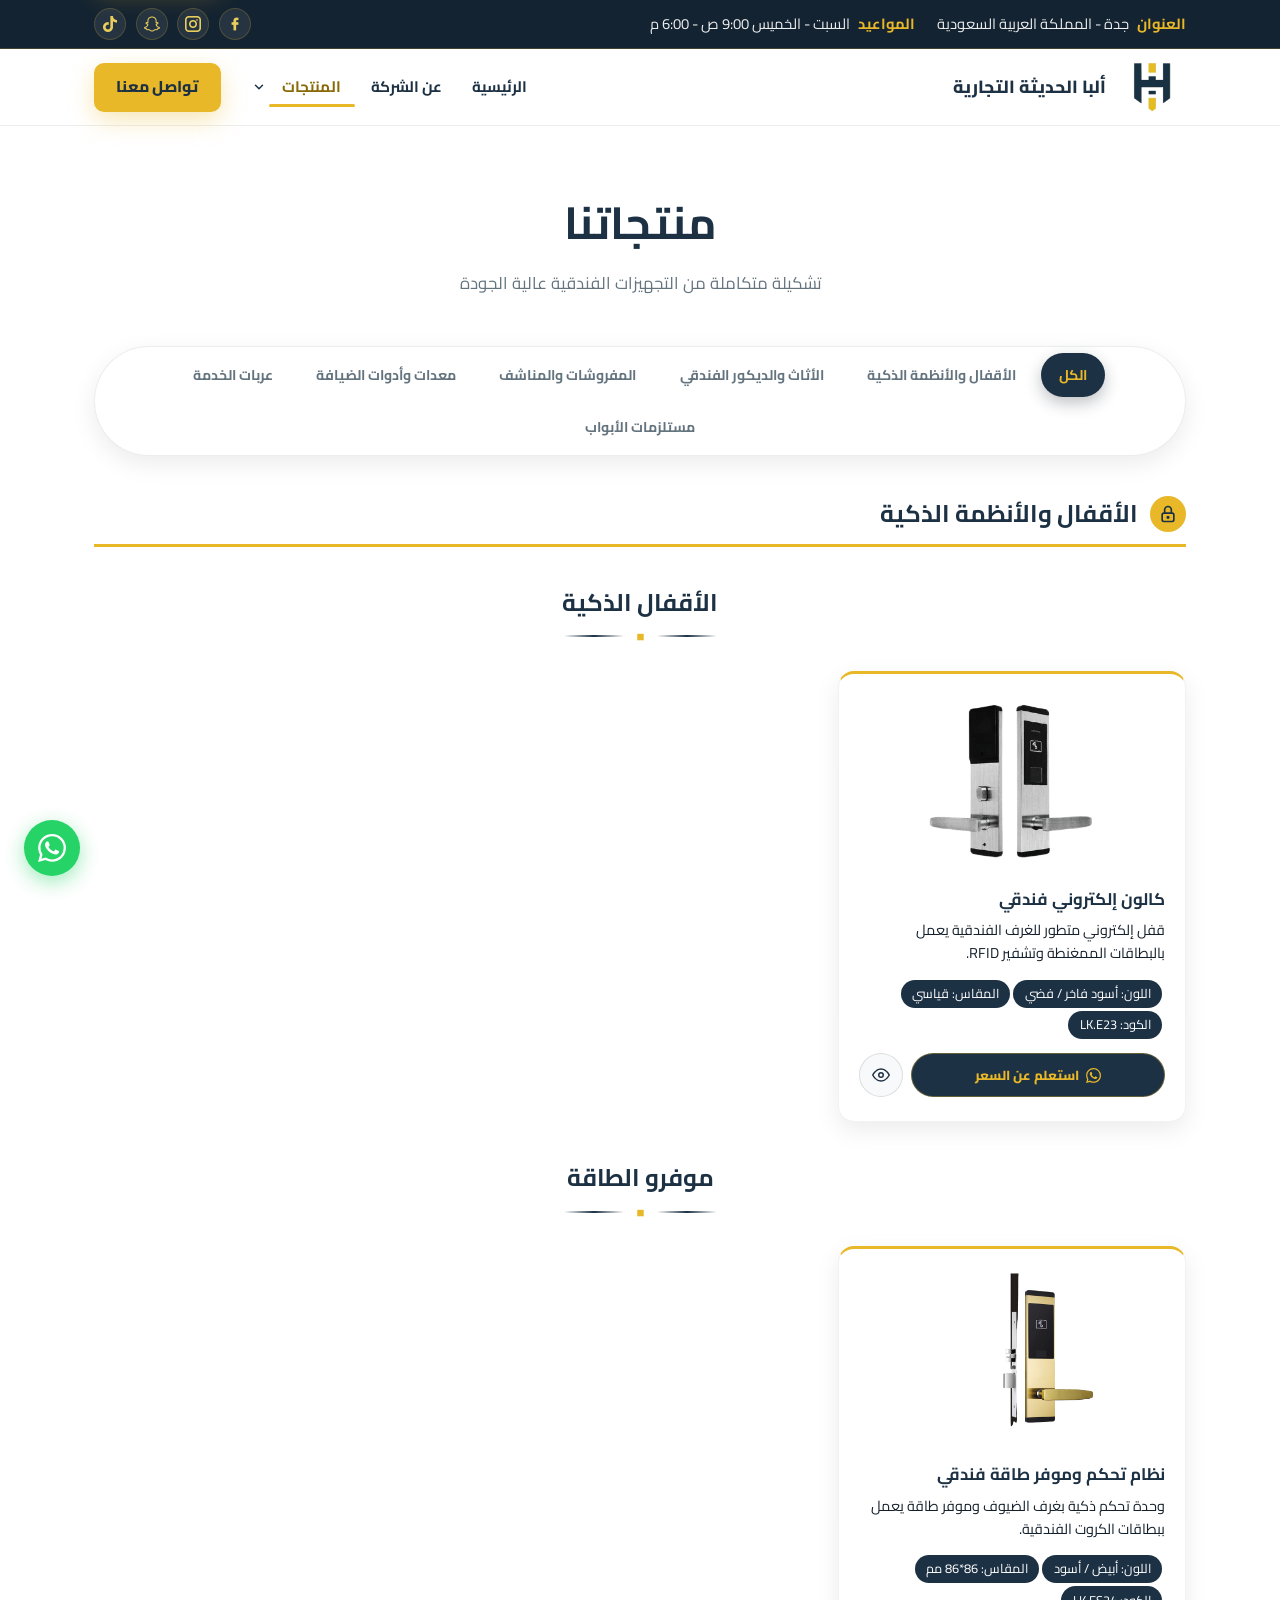
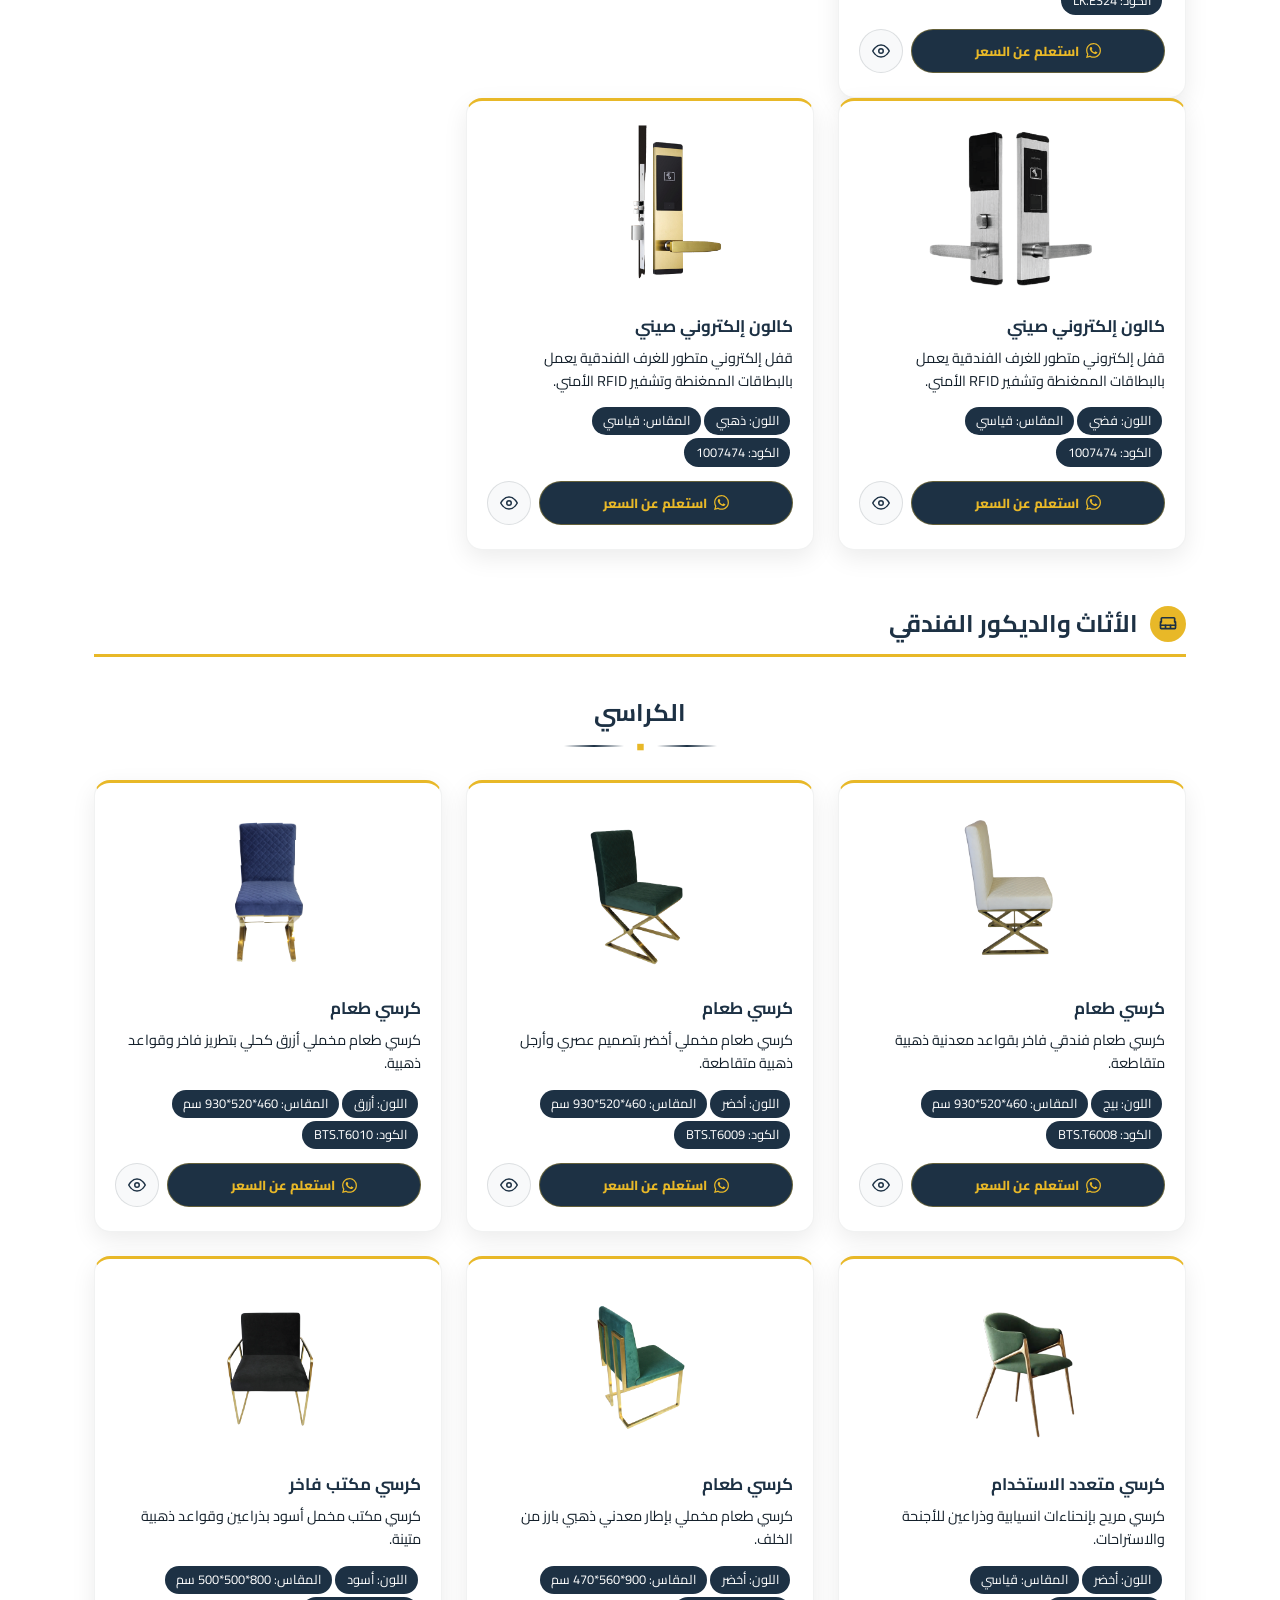
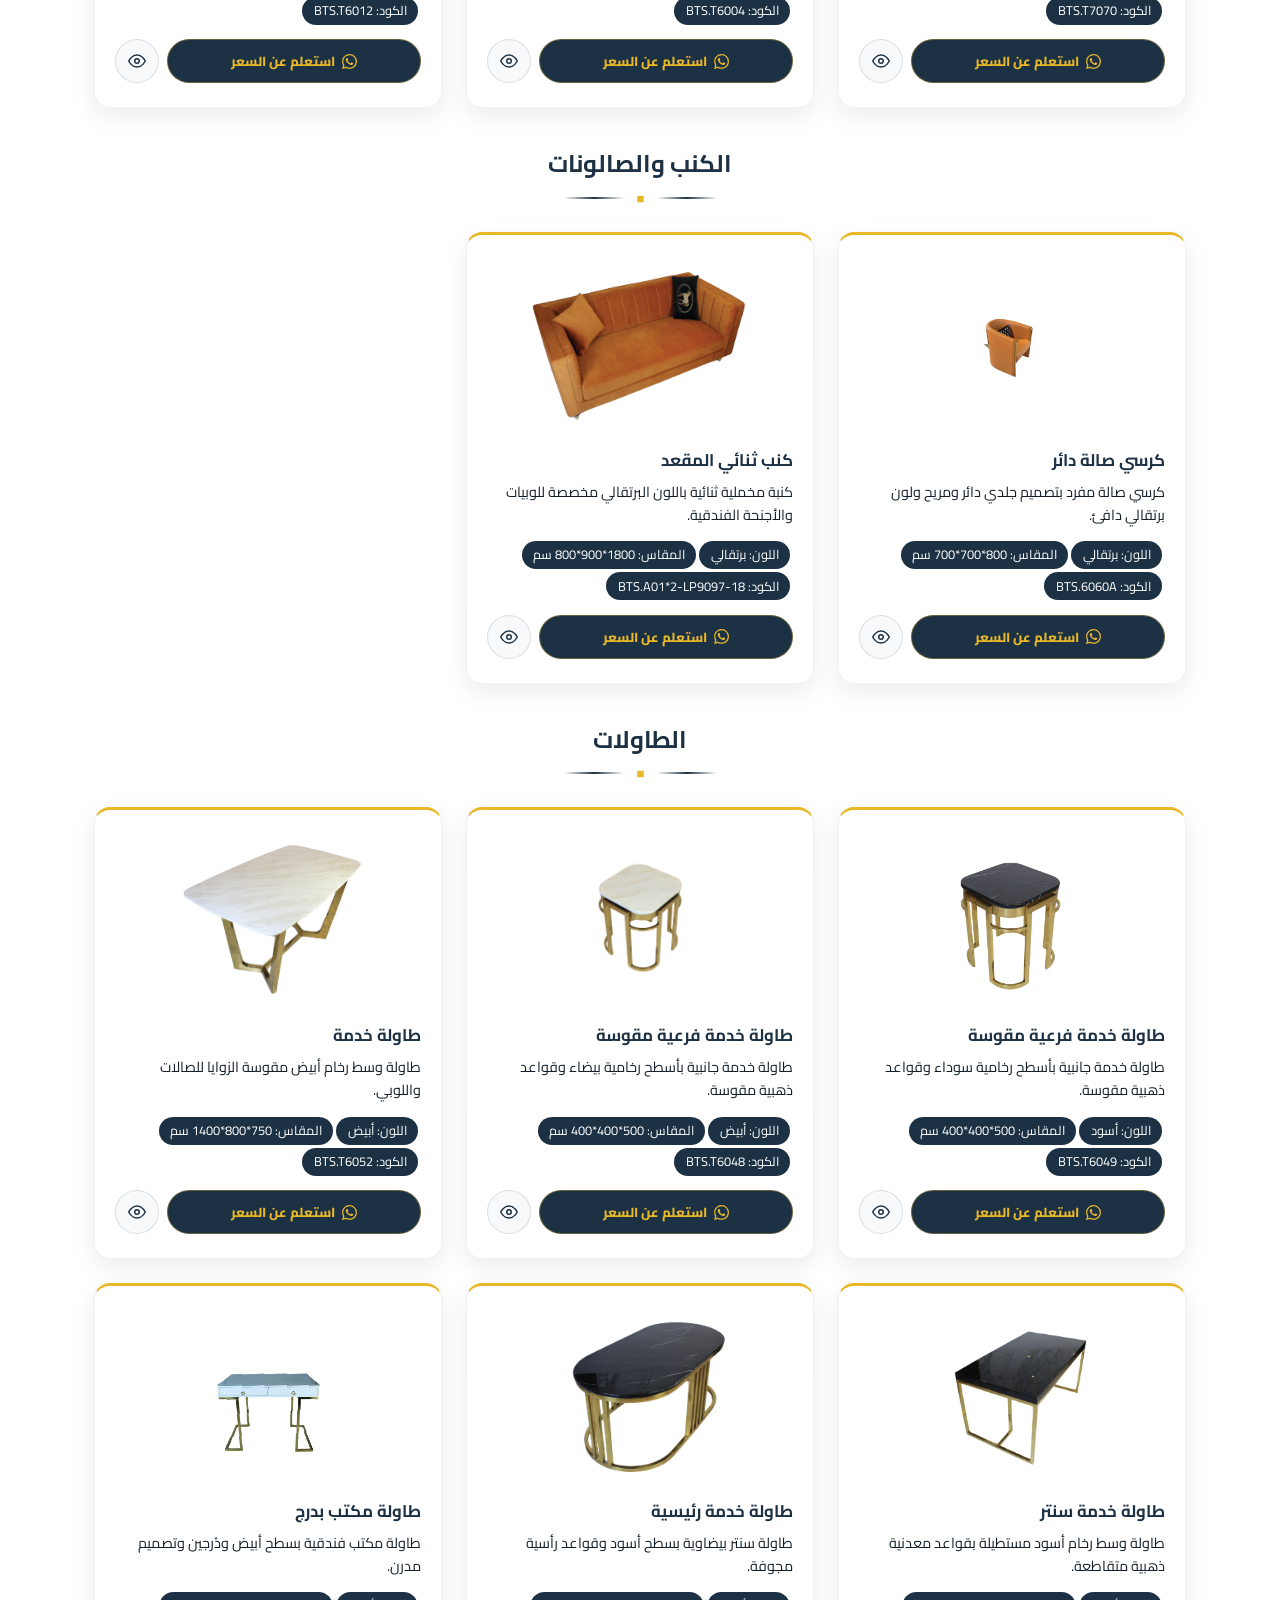
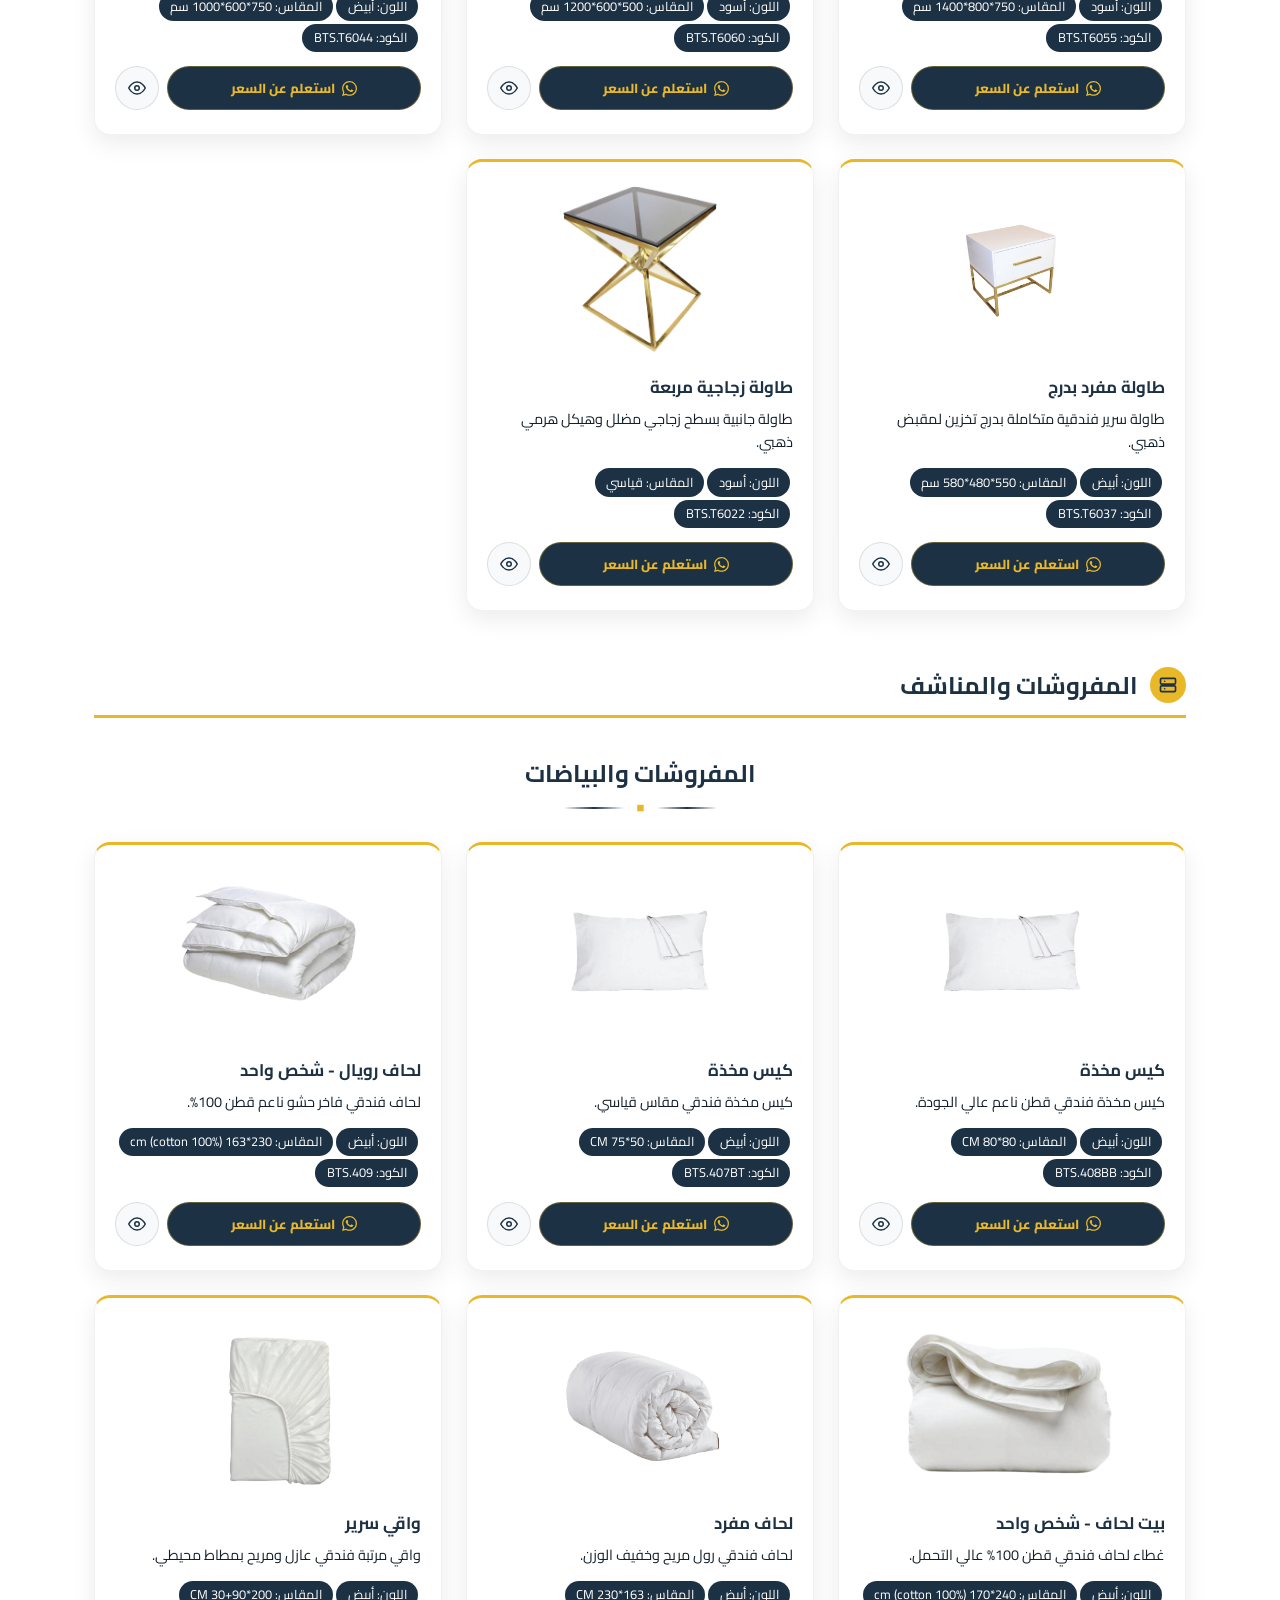
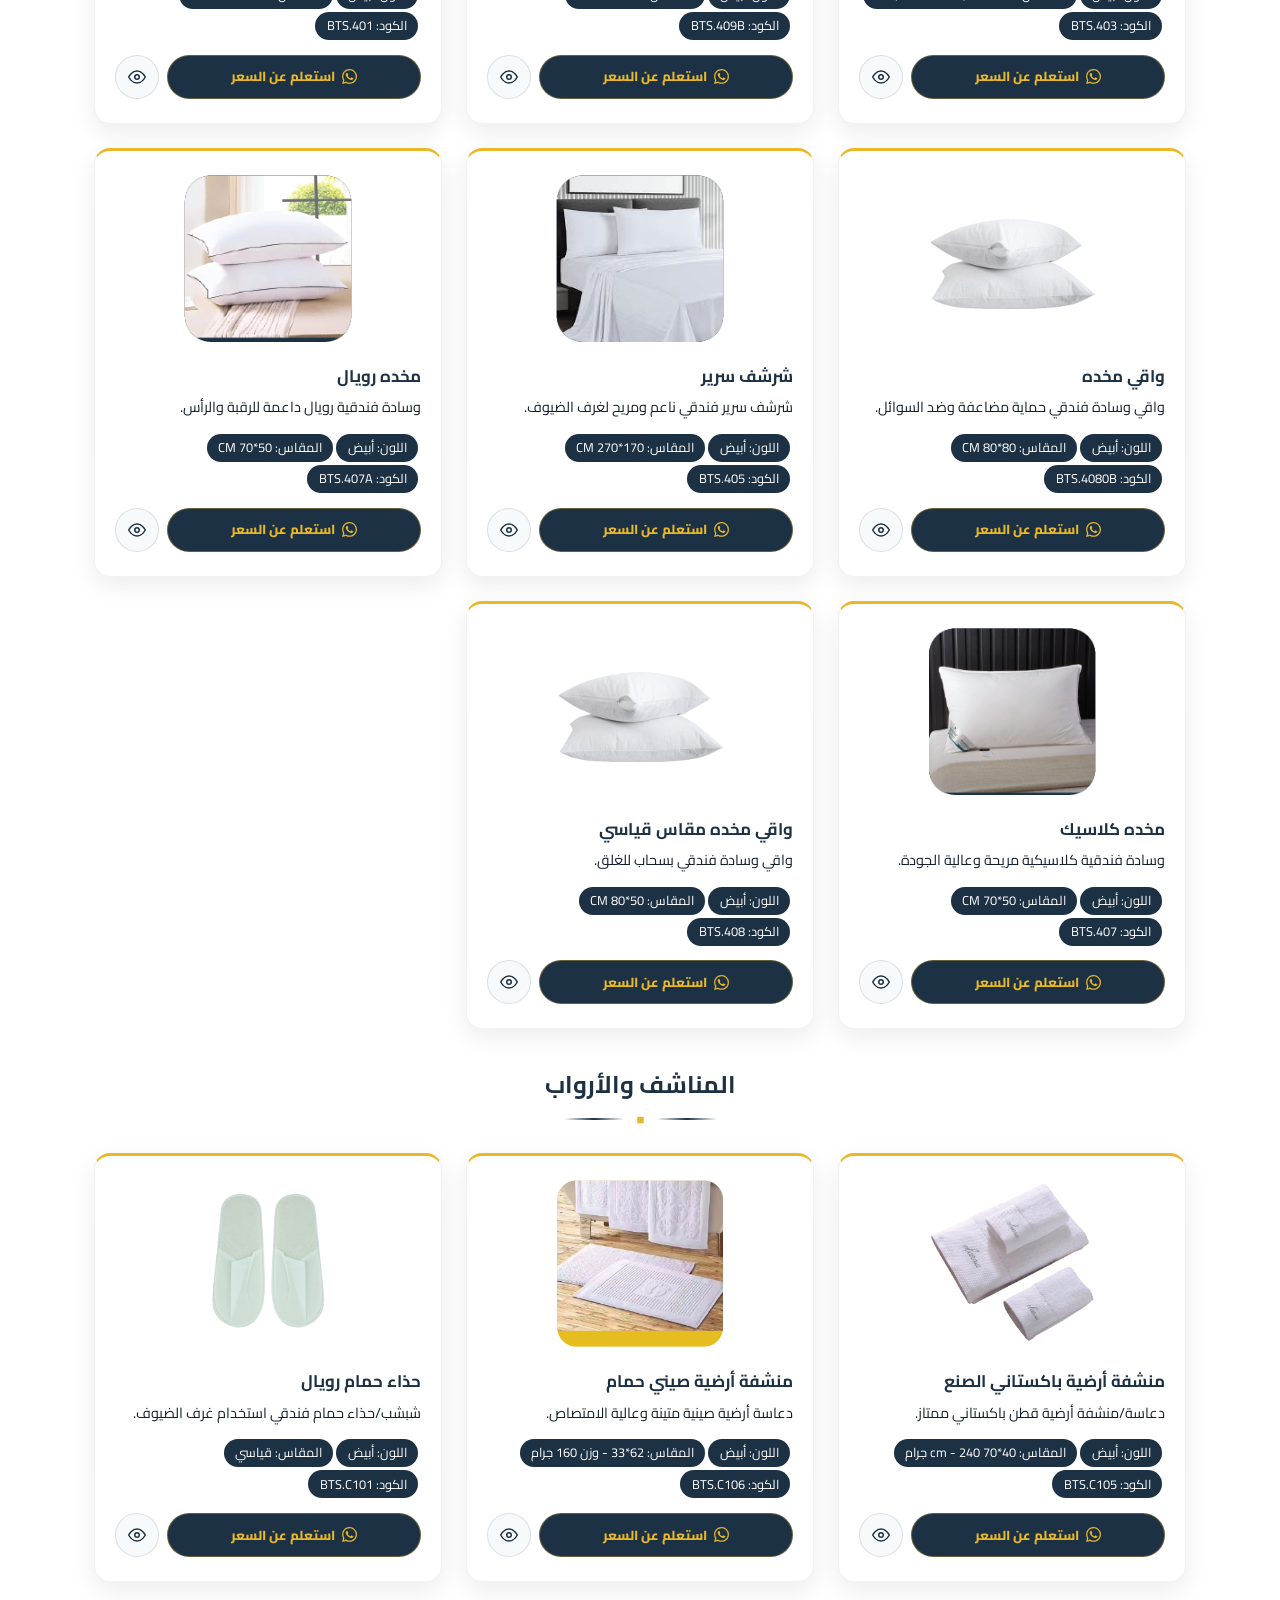
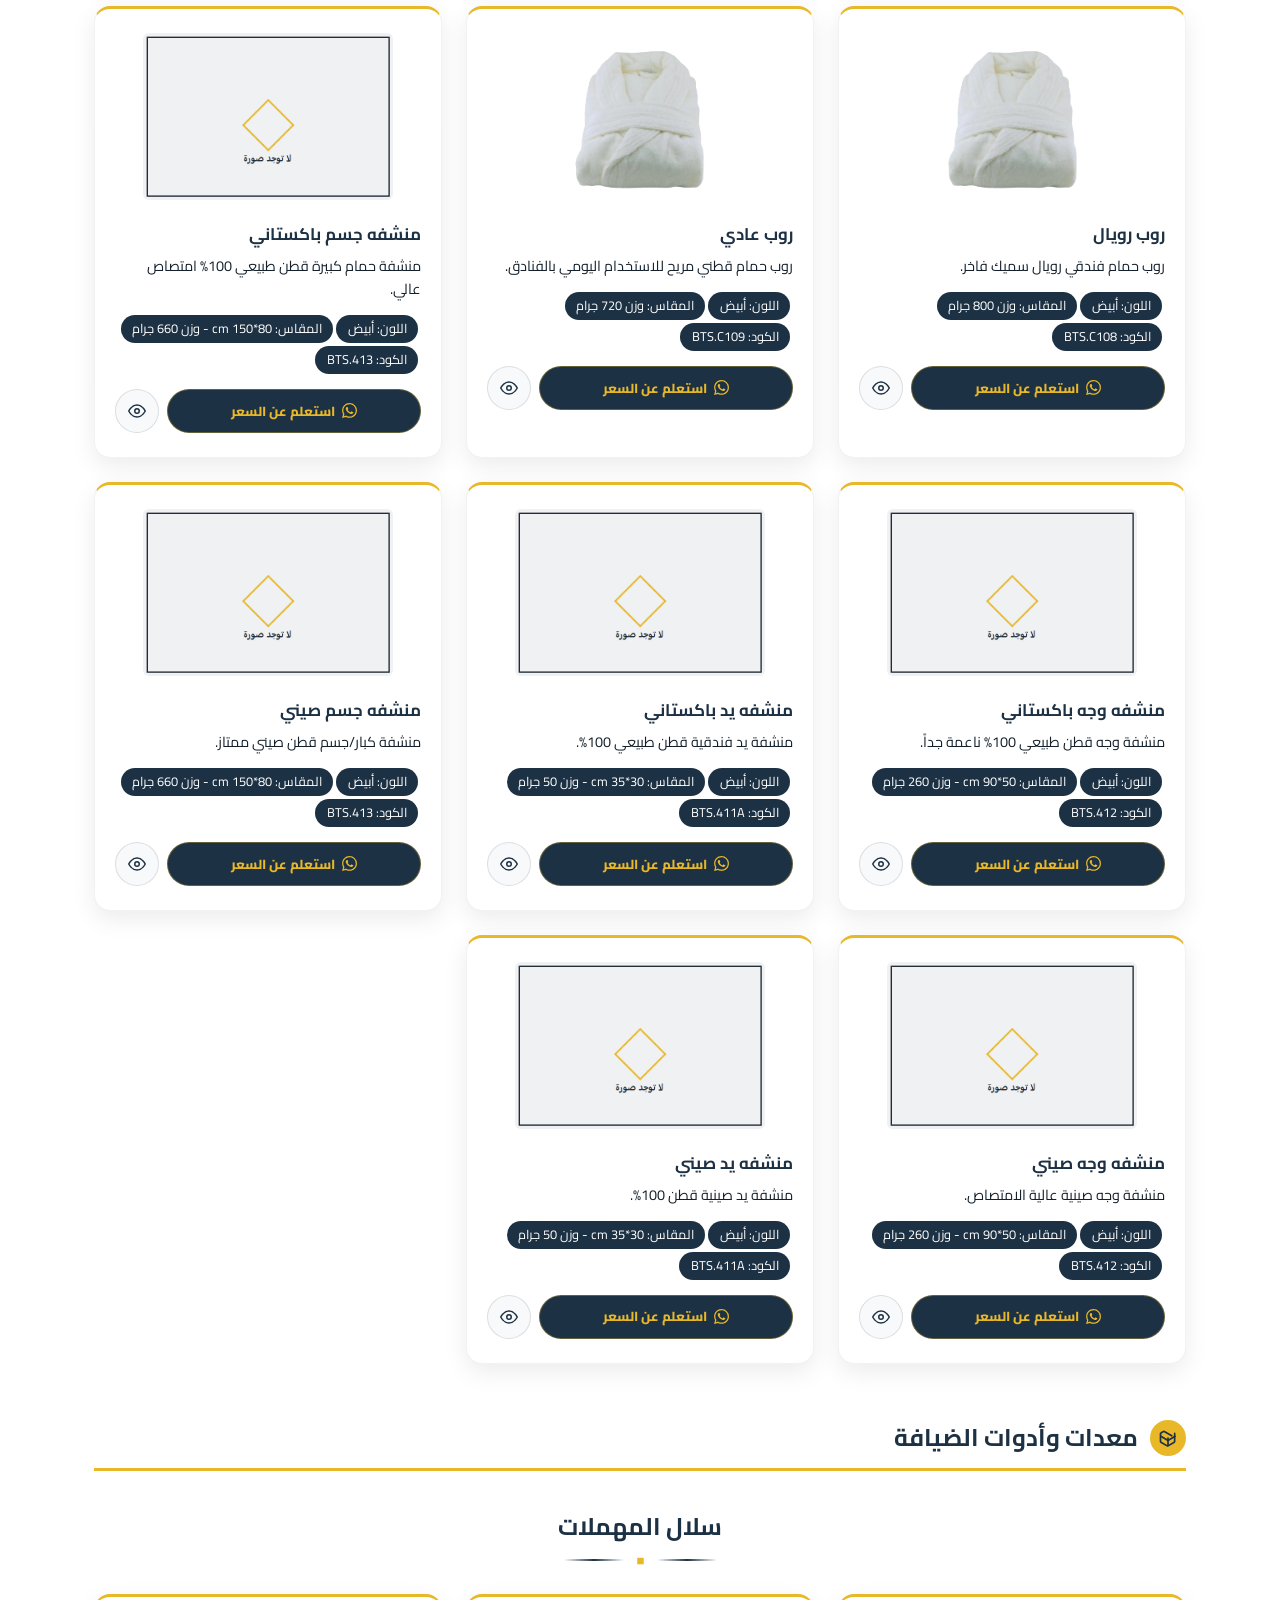
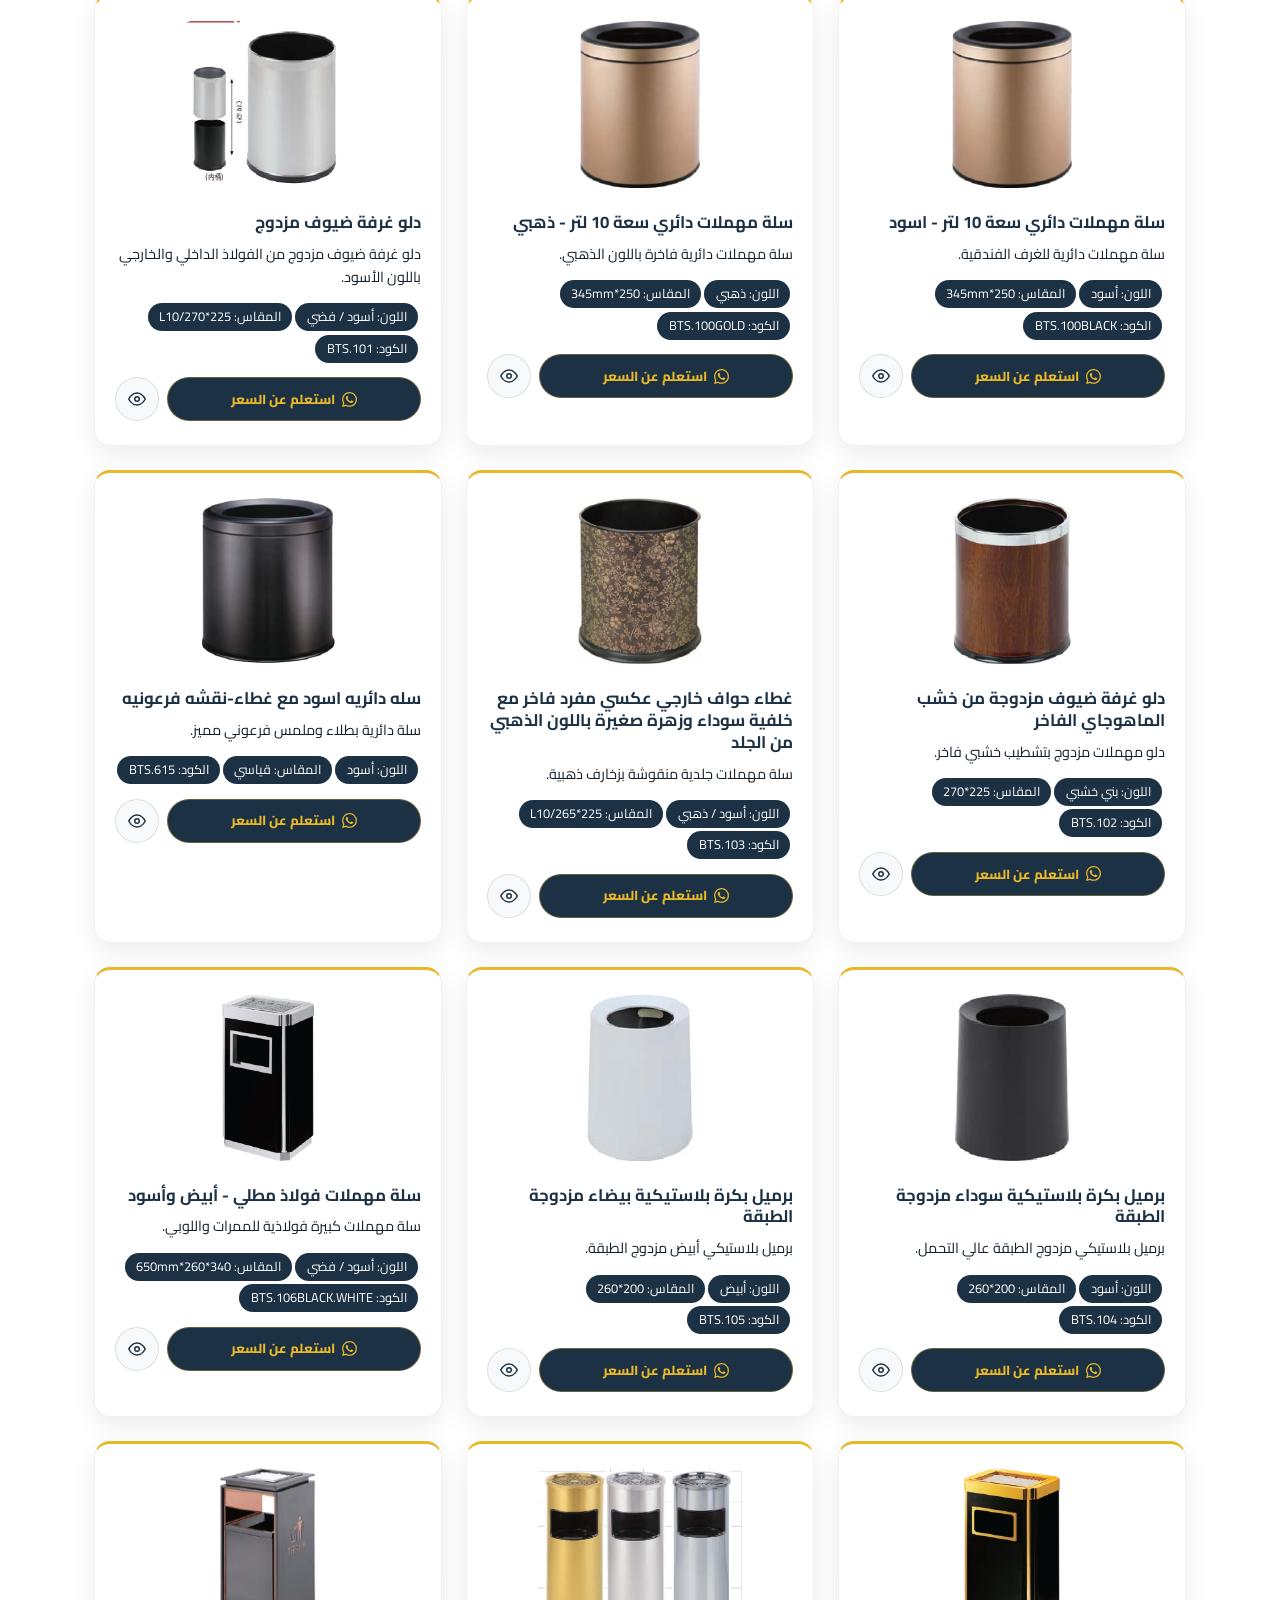
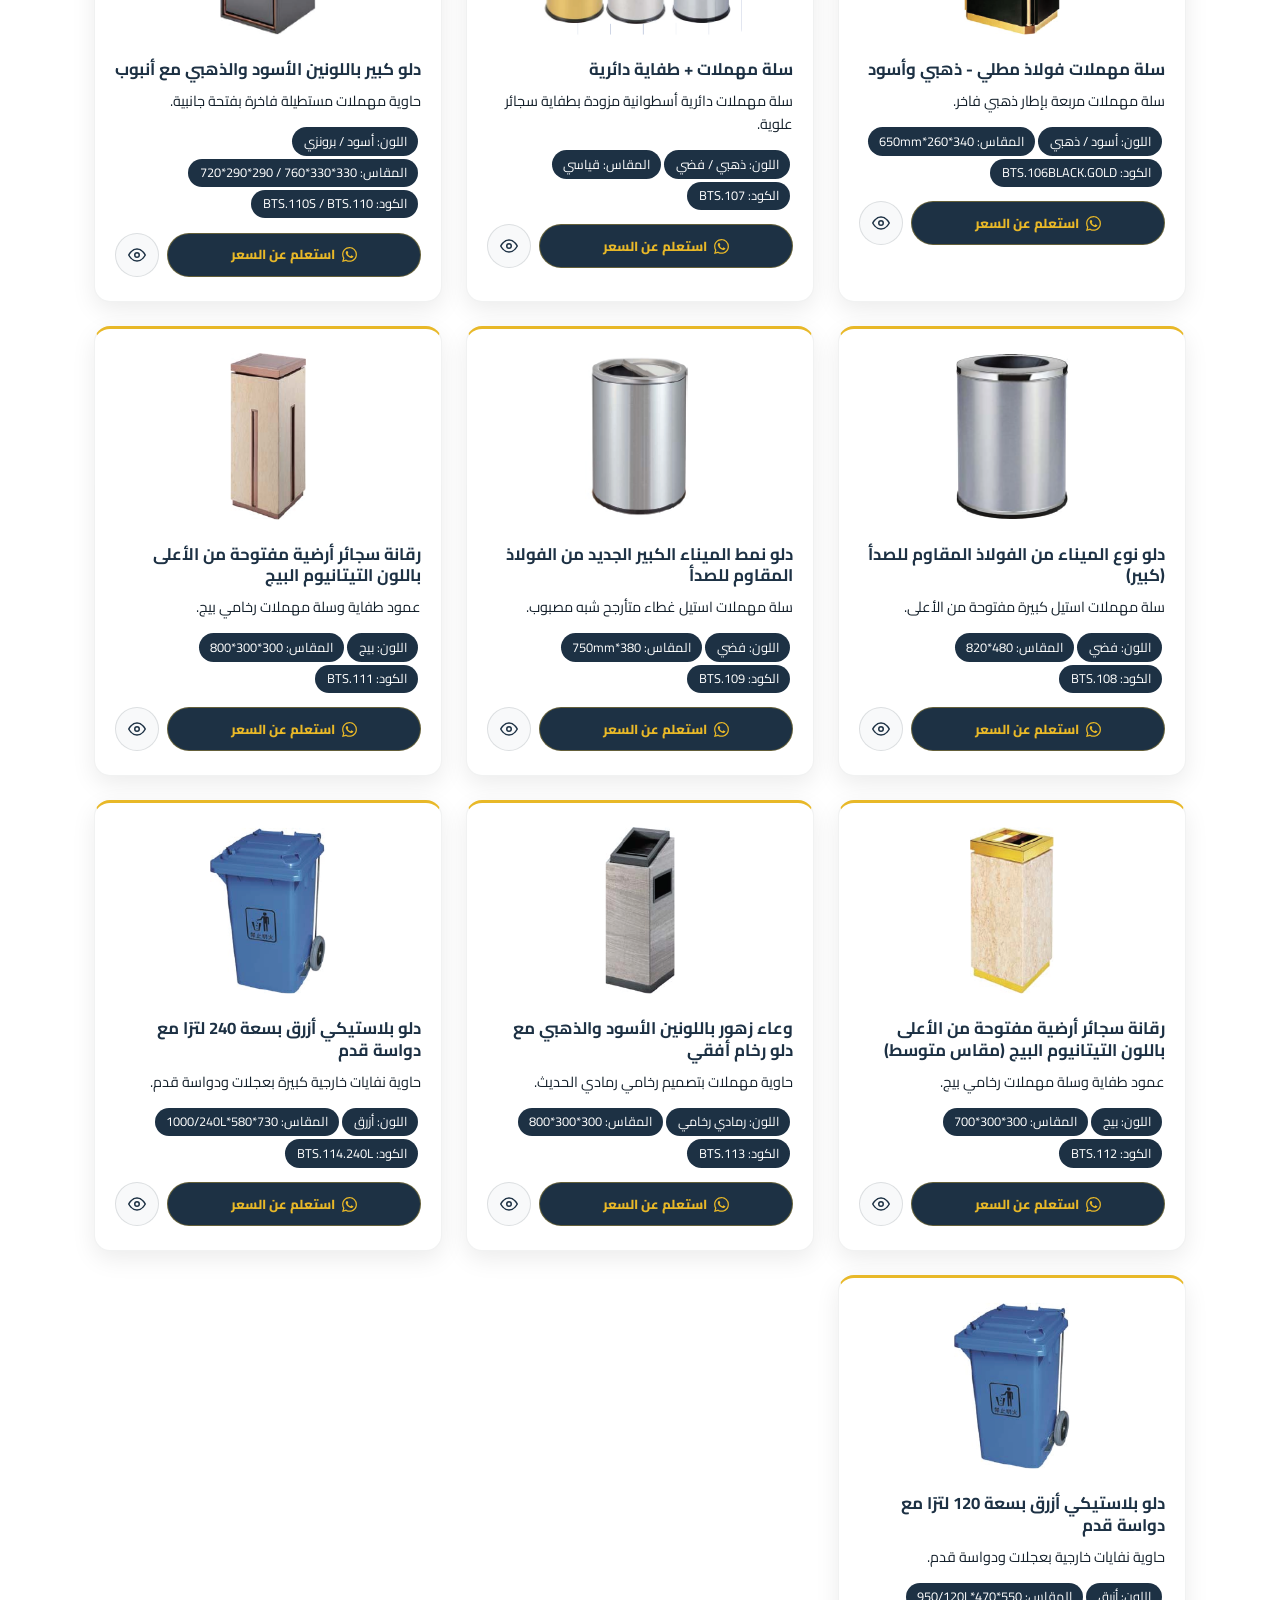
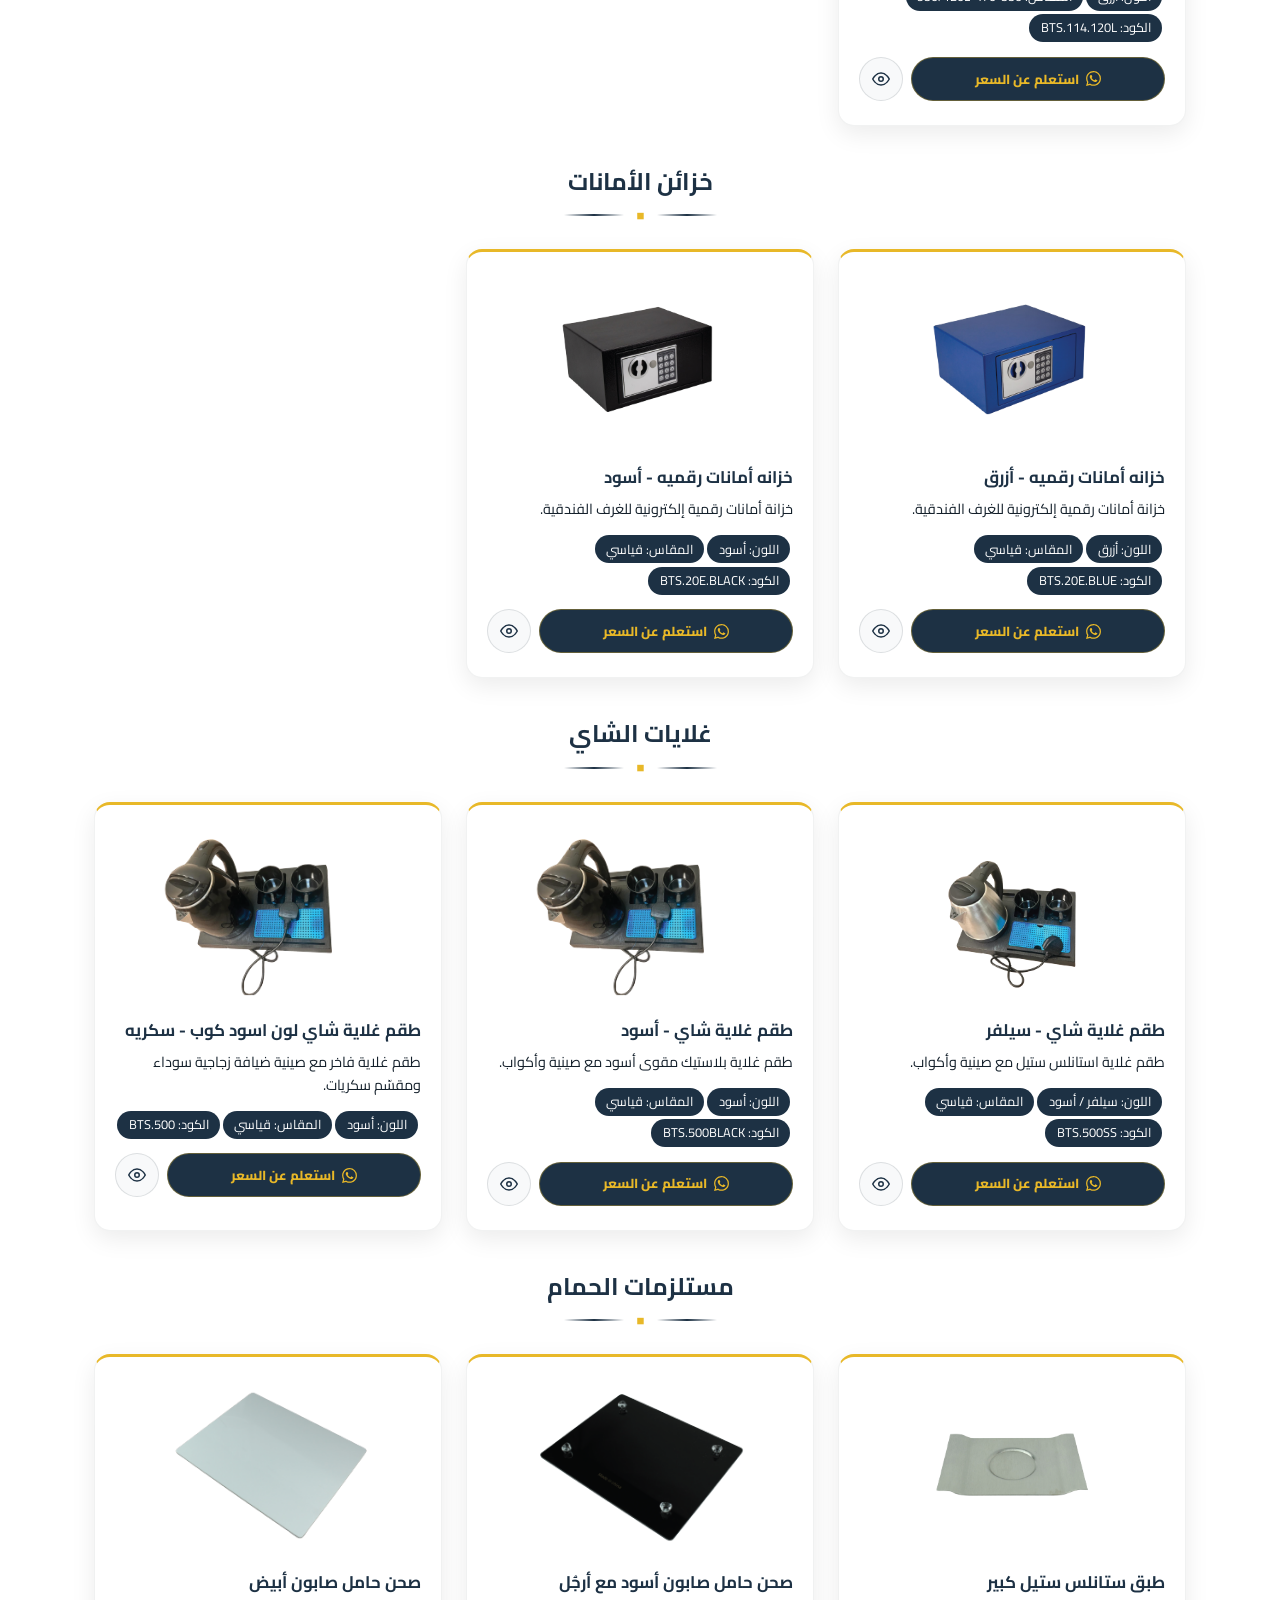
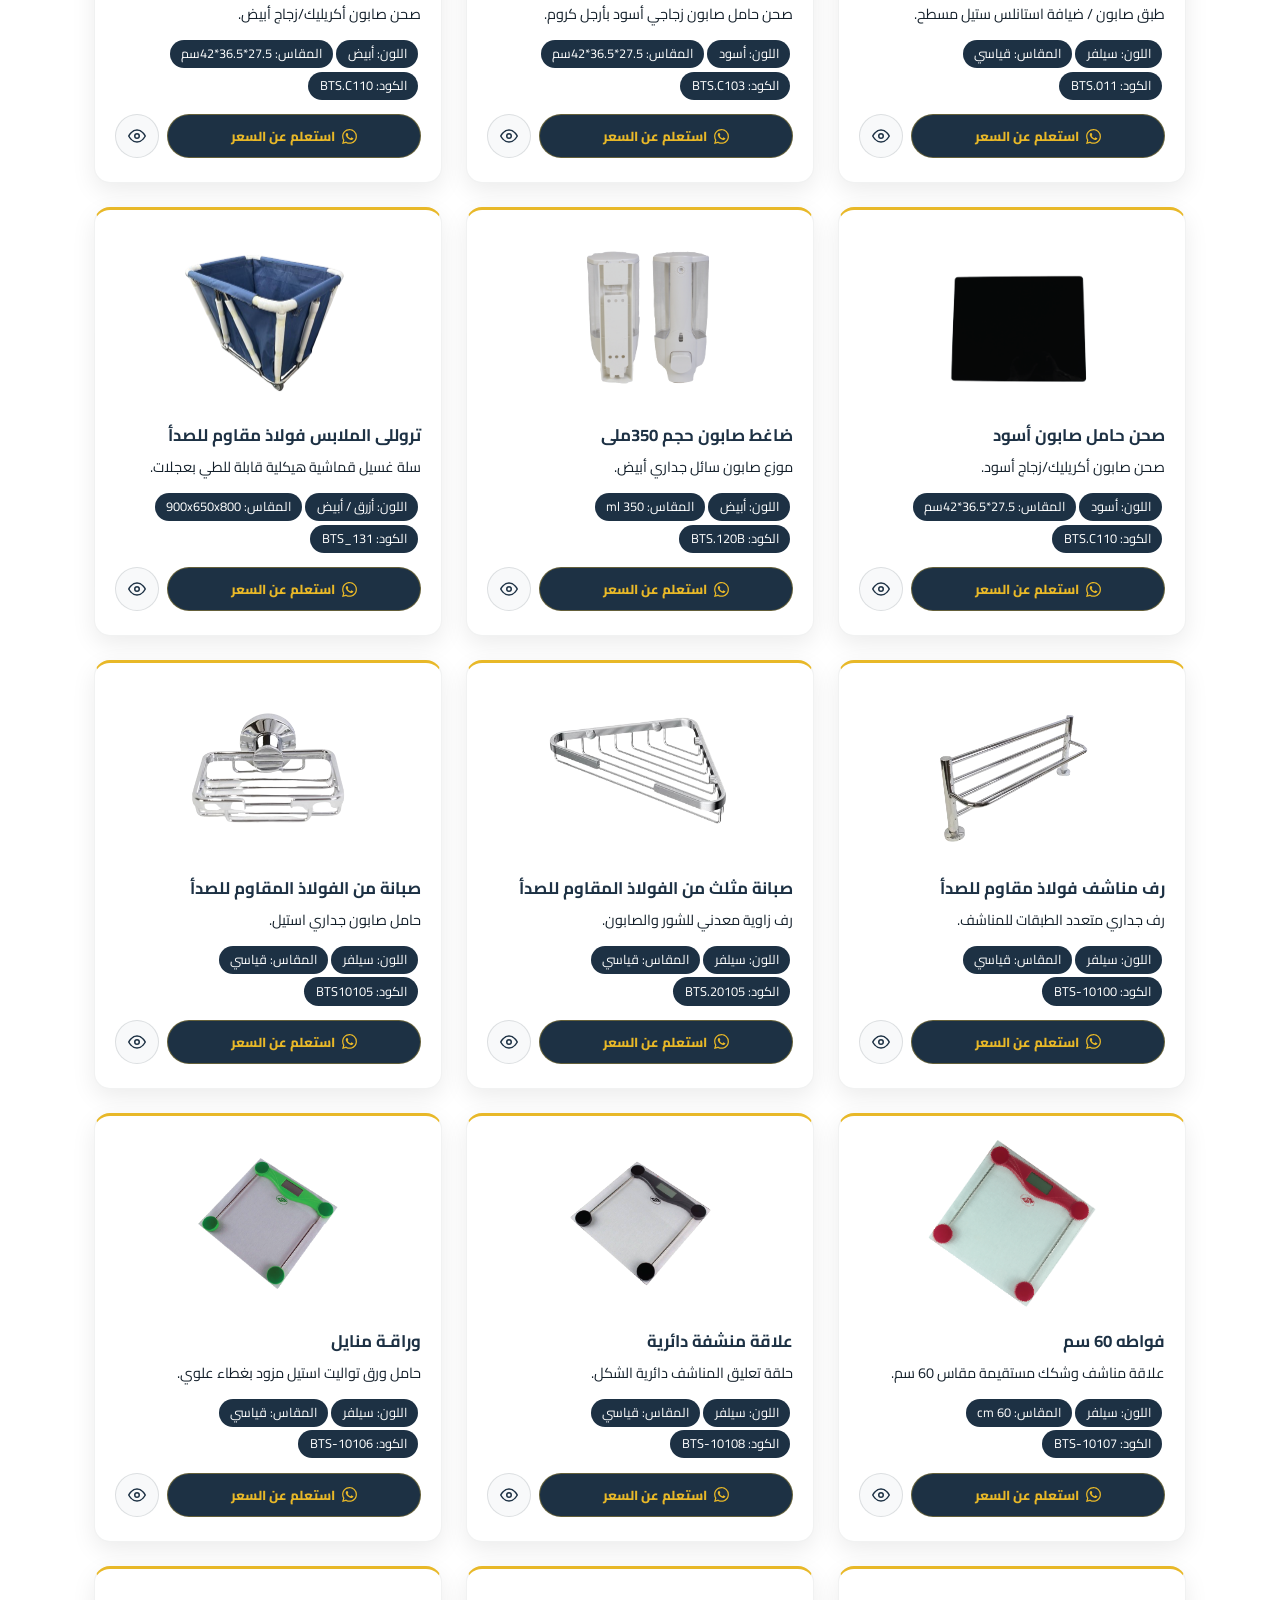
==== products.html @ 3b835d1a "Initial commit" ====
<!DOCTYPE html>
<html lang="ar" dir="rtl">
  <head>
    <meta charset="UTF-8" />
    <meta name="viewport" content="width=device-width, initial-scale=1.0" />
    <meta name="description" content="منتجات ألبا برو - التجهيزات الفندقية" />
    <title>المنتجات | ألبا برو</title>
    <link rel="preconnect" href="https://fonts.googleapis.com" />
    <link rel="preconnect" href="https://fonts.gstatic.com" crossorigin />
    <link href="https://fonts.googleapis.com/css2?family=Cairo:wght@400;600;700;800&display=swap" rel="stylesheet" />
    <link rel="stylesheet" href="assets/css/styles.css" />
  </head>
  <body>
    <a class="skip-link" href="#main">تخطي إلى المحتوى الرئيسي</a>
    <header class="site-header">
      <div class="topbar">
        <div class="container topbar-inner">
          <div class="topbar-meta">
            <span class="topbar-item"><span class="topbar-icon">العنوان</span><span class="topbar-text">جدة - المملكة العربية السعودية</span></span>
            <span class="topbar-item"><span class="topbar-icon">المواعيد</span><span class="topbar-text">السبت - الخميس 9:00 ص - 6:00 م</span></span>
          </div>
          <div class="announcement-track">
            <span class="announcement-text">
              ألبا الحديثة التجارية — شريكك الموثوق في التجهيزات الفندقية
              <span class="sep">✦</span>
              تجهيز الفنادق والشقق الفندقية والمنتجعات بأعلى معايير الجودة
              <span class="sep">✦</span>
              واصلنا الآن 📞 <bdi dir="ltr">+966 56 293 3331</bdi>
              <span class="sep">✦</span>
              ألبا الحديثة التجارية — شريكك الموثوق في التجهيزات الفندقية
              <span class="sep">✦</span>
              تجهيز الفنادق والشقق الفندقية والمنتجعات بأعلى معايير الجودة
              <span class="sep">✦</span>
              واصلنا الآن 📞 <bdi dir="ltr">+966 56 293 3331</bdi>
            </span>
          </div>
          <div class="topbar-social" aria-label="وسائل التواصل">
            <a href="#" target="_blank" rel="noreferrer" aria-label="فيسبوك">
              <img src="assets/images/icons/facebook.png" alt="" loading="lazy" />
            </a>
            <a href="#" target="_blank" rel="noreferrer" aria-label="إنستغرام">
              <img src="assets/images/icons/instagram.png" alt="" loading="lazy" />
            </a>
            <a href="#" target="_blank" rel="noreferrer" aria-label="سناب شات">
              <img src="assets/images/icons/snapchat.png" alt="" loading="lazy" />
            </a>
            <a href="#" target="_blank" rel="noreferrer" aria-label="تيك توك">
              <img src="assets/images/icons/tiktok.png" alt="" loading="lazy" />
            </a>
          </div>
        </div>
      </div>
      <div class="mainbar">
        <div class="container mainbar-inner">
          <a class="brand" href="index.html" aria-label="الصفحة الرئيسية - ألبا برو">
            <span class="brand-card">
              <img class="brand-logo" src="assets/images/logo.png" alt="شعار ألبا برو" loading="eager" />
            </span>
            <span class="brand-name">ألبا الحديثة التجارية</span>
          </a>

          <nav class="main-nav" aria-label="التنقل الرئيسي">
            <div class="main-nav-links">
              <a class="nav-link" href="index.html">الرئيسية</a>
              <a class="nav-link" href="index.html#about">عن الشركة</a>
              <div class="nav-item has-dropdown">
                <a class="nav-link active" href="products.html">المنتجات</a>
                <button
                  class="dropdown-toggle"
                  type="button"
                  aria-expanded="false"
                  aria-controls="productsDropdown"
                  aria-label="عرض تصنيفات المنتجات">
                  <svg class="dropdown-arrow" viewBox="0 0 24 24" width="14" height="14" fill="none" stroke="currentColor" stroke-width="2.5" stroke-linecap="round" stroke-linejoin="round">
                    <polyline points="6 9 12 15 18 9"></polyline>
                  </svg>
                </button>
                <div class="dropdown-menu" id="productsDropdown" role="menu">
                  <a href="#locks" role="menuitem" class="dropdown-item">
                    <span class="item-icon" aria-hidden="true"><svg viewBox="0 0 24 24" width="20" height="20" fill="none" stroke="currentColor" stroke-width="2" stroke-linecap="round" stroke-linejoin="round"><rect x="5" y="11" width="14" height="10" rx="2"/><path d="M8 11V7a4 4 0 0 1 8 0v4"/><circle cx="12" cy="16" r="1"/></svg></span>
                    <span>الأقفال الإلكترونية</span>
                  </a>
                  <a href="#equipment" role="menuitem" class="dropdown-item">
                    <span class="item-icon" aria-hidden="true"><svg viewBox="0 0 24 24" width="20" height="20" fill="none" stroke="currentColor" stroke-width="2" stroke-linecap="round" stroke-linejoin="round"><path d="M16.5 9.4 7.55 4.24a1 1 0 0 0-1.1 0L4 5.75"/><path d="M3 6.5v9.75a1 1 0 0 0 .5.86l7.5 4.33a1 1 0 0 0 1 0l7.5-4.33a1 1 0 0 0 .5-.86V6.5"/><path d="M12 12v9"/><path d="m20.5 10-8.5 5-8.5-5"/></svg></span>
                    <span>معدات وأدوات الضيافة</span>
                  </a>
                  <a href="#furniture" role="menuitem" class="dropdown-item">
                    <span class="item-icon" aria-hidden="true"><svg viewBox="0 0 24 24" width="20" height="20" fill="none" stroke="currentColor" stroke-width="2" stroke-linecap="round" stroke-linejoin="round"><path d="M3 9.5v7a1 1 0 0 0 1 1h16a1 1 0 0 0 1-1v-7"/><path d="M4 9.5V5.5a1 1 0 0 1 1-1h14a1 1 0 0 1 1 1v4"/><path d="M9 16.5v-3"/><path d="M15 16.5v-3"/><path d="M3 13.5h18"/></svg></span>
                    <span>الأثاث والديكور الفندقي</span>
                  </a>
                  <a href="#accessories" role="menuitem" class="dropdown-item">
                    <span class="item-icon" aria-hidden="true"><svg viewBox="0 0 24 24" width="20" height="20" fill="none" stroke="currentColor" stroke-width="2" stroke-linecap="round" stroke-linejoin="round"><path d="M6 8a6 6 0 0 1 12 0c0 7 4 9 4 9H2s4-2 4-9"/><path d="M10.3 21a1.94 1.94 0 0 0 3.4 0"/></svg></span>
                    <span>إكسسوارات ومستلزمات الغرف</span>
                  </a>
                </div>
              </div>
            </div>
            <a class="nav-cta" href="https://wa.me/966562933331?text=%D8%A7%D9%84%D8%B3%D9%84%D8%A7%D9%85%20%D8%B9%D9%84%D9%8A%D9%83%D9%85%D8%8C%20%D8%A3%D8%B1%D8%BA%D8%A8%20%D9%81%D9%8A%20%D8%A7%D9%84%D8%A7%D8%B3%D8%AA%D9%81%D8%B3%D8%A7%D8%B1%20%D8%B9%D9%86%20%D8%AA%D8%AC%D9%87%D9%8A%D8%B2%D8%A7%D8%AA%D9%83%D9%85%20%D8%A7%D9%84%D9%81%D9%86%D8%AF%D9%82%D9%8A%D8%A9" target="_blank" rel="noreferrer">
              <span>تواصل معنا</span>
            </a>
          </nav>

          <button class="mobile-toggle" type="button" aria-label="فتح القائمة" aria-expanded="false" aria-controls="mobileDrawer">
            <span></span>
            <span></span>
            <span></span>
          </button>
        </div>
      </div>

      <div class="drawer-overlay" id="drawerOverlay" hidden></div>
      <div class="mobile-drawer" id="mobileDrawer" aria-hidden="true">
        <div class="drawer-panel">
          <div class="drawer-head">
            <a class="brand" href="index.html">
              <img class="brand-logo" src="assets/images/logo.png" alt="شعار ألبا برو" />
              <span class="brand-text">ألبا برو - التجهيزات الفندقية</span>
            </a>
            <button class="drawer-close" type="button" aria-label="إغلاق القائمة">✕</button>
          </div>

          <nav class="drawer-nav" aria-label="القائمة الجوالية">
            <a href="index.html">الرئيسية</a>
            <a href="index.html#about">عن الشركة</a>
            <div class="drawer-group">
              <div class="drawer-group-row">
                <a href="products.html" class="drawer-group-link active">المنتجات</a>
                <button class="drawer-accordion-trigger" type="button" aria-expanded="false" aria-controls="drawerProducts" aria-label="عرض تصنيفات المنتجات">
                  <span class="accordion-icon" aria-hidden="true">▾</span>
                </button>
              </div>
              <div class="drawer-submenu" id="drawerProducts">
                <a href="#locks"><svg viewBox="0 0 24 24" width="16" height="16" fill="none" stroke="currentColor" stroke-width="2" stroke-linecap="round" stroke-linejoin="round"><rect x="5" y="11" width="14" height="10" rx="2"/><path d="M8 11V7a4 4 0 0 1 8 0v4"/><circle cx="12" cy="16" r="1"/></svg> الأقفال الإلكترونية</a>
                <a href="#equipment"><svg viewBox="0 0 24 24" width="16" height="16" fill="none" stroke="currentColor" stroke-width="2" stroke-linecap="round" stroke-linejoin="round"><path d="M16.5 9.4 7.55 4.24a1 1 0 0 0-1.1 0L4 5.75"/><path d="M3 6.5v9.75a1 1 0 0 0 .5.86l7.5 4.33a1 1 0 0 0 1 0l7.5-4.33a1 1 0 0 0 .5-.86V6.5"/><path d="M12 12v9"/><path d="m20.5 10-8.5 5-8.5-5"/></svg> معدات وأدوات الضيافة</a>
                <a href="#furniture"><svg viewBox="0 0 24 24" width="16" height="16" fill="none" stroke="currentColor" stroke-width="2" stroke-linecap="round" stroke-linejoin="round"><path d="M3 9.5v7a1 1 0 0 0 1 1h16a1 1 0 0 0 1-1v-7"/><path d="M4 9.5V5.5a1 1 0 0 1 1-1h14a1 1 0 0 1 1 1v4"/><path d="M9 16.5v-3"/><path d="M15 16.5v-3"/><path d="M3 13.5h18"/></svg> الأثاث والديكور الفندقي</a>
                <a href="#accessories"><svg viewBox="0 0 24 24" width="16" height="16" fill="none" stroke="currentColor" stroke-width="2" stroke-linecap="round" stroke-linejoin="round"><path d="M6 8a6 6 0 0 1 12 0c0 7 4 9 4 9H2s4-2 4-9"/><path d="M10.3 21a1.94 1.94 0 0 0 3.4 0"/></svg> إكسسوارات ومستلزمات الغرف</a>
              </div>
            </div>
          </nav>

          <div class="drawer-footer">
            <a class="nav-cta drawer-cta" href="https://wa.me/966562933331?text=%D8%A7%D9%84%D8%B3%D9%84%D8%A7%D9%85%20%D8%B9%D9%84%D9%8A%D9%83%D9%85%D8%8C%20%D8%A3%D8%B1%D8%BA%D8%A8%20%D9%81%D9%8A%20%D8%A7%D9%84%D8%A7%D8%B3%D8%AA%D9%81%D8%B3%D8%A7%D8%B1%20%D8%B9%D9%86%20%D8%AA%D8%AC%D9%87%D9%8A%D8%B2%D8%A7%D8%AA%D9%83%D9%85%20%D8%A7%D9%84%D9%81%D9%86%D8%AF%D9%82%D9%8A%D8%A9" target="_blank" rel="noreferrer">تواصل معنا</a>
            <p>📍 جدة - المملكة العربية السعودية</p>
            <p>🕘 السبت - الخميس 9:00 ص - 6:00 م</p>
            <div class="drawer-social">
              <a href="#" aria-label="فيسبوك"><img src="assets/images/icons/facebook.png" alt="" /></a>
              <a href="#" aria-label="إنستغرام"><img src="assets/images/icons/instagram.png" alt="" /></a>
              <a href="#" aria-label="سناب شات"><img src="assets/images/icons/snapchat.png" alt="" /></a>
              <a href="#" aria-label="تيك توك"><img src="assets/images/icons/tiktok.png" alt="" /></a>
            </div>
          </div>
        </div>
      </div>
    </header>

    <main id="main">
      <section class="section products-page">
        <div class="container">
          <h1 class="products-title">منتجاتنا</h1>
          <p class="products-subtitle">تشكيلة متكاملة من التجهيزات الفندقية عالية الجودة</p>

          <div class="product-toolbar" role="region" aria-label="تصفية المنتجات">
            <div class="product-filters category-filters" id="categoryFilters" aria-label="تصنيفات المنتجات">
            </div>
          </div>

          <div class="product-empty" role="status">لا توجد منتجات متاحة حالياً</div>

          <div id="productSections" class="product-sections"></div>
        </div>
      </section>

      <section class="section contact-section" id="contact">
        <div class="contact-glow"></div>
        <div class="container">
          <h2 class="section-title">تواصل معنا</h2>
          <div class="section-divider reveal"><span class="line"></span><span class="diamond"></span><span class="line"></span></div>
          <div class="section-body">
            <div class="contact-grid">
              <a class="contact-card" href="https://maps.google.com/?q=Jeddah" target="_blank" rel="noreferrer">
                <div class="contact-icon-box"><img src="assets/images/icons/map-pin.svg" alt="" width="24" height="24" /></div>
                <h4>الموقع</h4>
                <p>جدة - المملكة العربية السعودية</p>
              </a>
              <a class="contact-card" href="tel:+966562933331">
                <div class="contact-icon-box"><img src="assets/images/icons/phone.svg" alt="" width="24" height="24" /></div>
                <h4>اتصل بنا</h4>
                <span class="contact-link phone-number">+966 56 293 3331</span>
              </a>
              <a class="contact-card" href="mailto:info@albapro.com">
                <div class="contact-icon-box"><img src="assets/images/icons/mail.svg" alt="" width="24" height="24" /></div>
                <h4>البريد الإلكتروني</h4>
                <span class="contact-link">info@albapro.com</span>
              </a>
              <div class="contact-card">
                <div class="contact-icon-box"><img src="assets/images/icons/clock.svg" alt="" width="24" height="24" /></div>
                <h4>ساعات العمل</h4>
                <p>السبت - الخميس<br />9:00 ص - 6:00 م</p>
              </div>
            </div>
            <div class="contact-actions">
              <a class="btn btn-whatsapp btn-whatsapp-desktop" href="https://wa.me/966562933331" target="_blank" rel="noreferrer">
                <svg viewBox="0 0 24 24" width="18" height="18" fill="currentColor"><path d="M17.472 14.382c-.297-.149-1.758-.867-2.03-.967-.273-.099-.471-.148-.67.15-.197.297-.767.966-.94 1.164-.173.199-.347.223-.644.075-.297-.15-1.255-.463-2.39-1.475-.883-.788-1.48-1.761-1.653-2.059-.173-.297-.018-.458.13-.606.134-.133.298-.347.446-.52.149-.174.198-.298.298-.497.099-.198.05-.371-.025-.52-.075-.149-.669-1.612-.916-2.207-.242-.579-.487-.5-.669-.51-.173-.008-.371-.01-.57-.01-.198 0-.52.074-.792.372-.272.297-1.04 1.016-1.04 2.479 0 1.462 1.065 2.875 1.213 3.074.149.198 2.096 3.2 5.077 4.487.709.306 1.262.489 1.694.625.712.227 1.36.195 1.871.118.571-.085 1.758-.719 2.006-1.413.248-.694.248-1.289.173-1.413-.074-.124-.272-.198-.57-.347m-5.421 7.403h-.004a9.87 9.87 0 01-5.031-1.378l-.361-.214-3.741.982.998-3.648-.235-.374a9.86 9.86 0 01-1.51-5.26c.001-5.45 4.436-9.884 9.888-9.884 2.64 0 5.122 1.03 6.988 2.898a9.825 9.825 0 012.893 6.994c-.003 5.45-4.437 9.884-9.885 9.884m8.413-18.297A11.815 11.815 0 0012.05 0C5.495 0 .16 5.335.157 11.892c0 2.096.547 4.142 1.588 5.945L.057 24l6.305-1.654a11.882 11.882 0 005.683 1.448h.005c6.554 0 11.89-5.335 11.893-11.893a11.821 11.821 0 00-3.48-8.413z"/></svg>
                <span>واتساب</span>
              </a>
              <a class="btn btn-primary btn-map btn-maps-desktop" href="https://maps.google.com/?q=Jeddah+Saudi+Arabia" target="_blank" rel="noreferrer">
                <svg viewBox="0 0 24 24" width="18" height="18" fill="none" stroke="currentColor" stroke-width="2" stroke-linecap="round" stroke-linejoin="round"><path d="M21 10c0 7-9 13-9 13s-9-6-9-13a9 9 0 0 1 18 0z"/><circle cx="12" cy="10" r="3"/></svg>
                <span>فتح في Google Maps</span>
              </a>
            </div>
          </div>
        </div>
      </section>
    </main>

    <footer class="site-footer">
      <div class="container footer-shell">
        <div class="footer-col">
          <img class="footer-logo" src="assets/images/footer_logo.png" alt="ألبا برو" loading="lazy" />
          <p class="footer-desc">شركة ألبا الحديثة التجارية — شريكك الموثوق في تجهيزات الفنادق والمشاريع الفندقية في المملكة العربية السعودية.</p>
        </div>
        <div class="footer-col">
          <h4>روابط سريعة</h4>
          <a href="index.html">الرئيسية</a>
          <a href="products.html">المنتجات</a>
          <a href="index.html#about">عن الشركة</a>
          <a href="index.html#contact">اتصل بنا</a>
        </div>
        <div class="footer-col">
          <h4>معلومات الاتصال</h4>
          <span><img src="assets/images/icons/phone.svg" alt="" width="16" height="16" /> <a href="tel:+966562933331"><bdi dir="ltr">+966 56 293 3331</bdi></a></span>
          <span><img src="assets/images/icons/mail.svg" alt="" width="16" height="16" /> <a href="mailto:info@albapro.com">info@albapro.com</a></span>
          <span><img src="assets/images/icons/map-pin.svg" alt="" width="16" height="16" /> جدة - المملكة العربية السعودية</span>
          <span><img src="assets/images/icons/clock.svg" alt="" width="16" height="16" /> السبت - الخميس 9:00 ص - 6:00 م</span>
        </div>
        <div class="footer-col">
          <h4>تابعنا</h4>
          <div class="footer-social">
            <a href="#" aria-label="فيسبوك"><img src="assets/images/icons/facebook.png" alt="" /></a>
            <a href="#" aria-label="إنستغرام"><img src="assets/images/icons/instagram.png" alt="" /></a>
            <a href="#" aria-label="سناب شات"><img src="assets/images/icons/snapchat.png" alt="" /></a>
            <a href="#" aria-label="تيك توك"><img src="assets/images/icons/tiktok.png" alt="" /></a>
          </div>
        </div>
      </div>
      <div class="container">
        <p class="footer-copy">© <span id="year"></span> ألبا برو. جميع الحقوق محفوظة.</p>
      </div>
    </footer>

    <div class="product-modal-overlay" id="productModal" role="dialog" aria-modal="true" aria-labelledby="productModalTitle">
      <div class="product-modal">
        <button class="product-modal-close" type="button" aria-label="إغلاق">✕</button>
        <img class="product-modal-img" src="" alt="" />
        <div class="product-modal-body">
          <h3 class="product-modal-title" id="productModalTitle"></h3>
          <p class="product-modal-desc"></p>
          <div class="product-modal-specs"></div>
          <a class="product-modal-quote" href="#" target="_blank" rel="noreferrer">
            <svg viewBox="0 0 24 24" width="18" height="18" fill="currentColor" aria-hidden="true"><path d="M17.472 14.382c-.297-.149-1.758-.867-2.03-.967-.273-.099-.471-.148-.67.15-.197.297-.767.966-.94 1.164-.173.199-.347.223-.644.075-.297-.15-1.255-.463-2.39-1.475-.883-.788-1.48-1.761-1.653-2.059-.173-.297-.018-.458.13-.606.134-.133.298-.347.446-.52.149-.174.198-.298.298-.497.099-.198.05-.371-.025-.52-.075-.149-.669-1.612-.916-2.207-.242-.579-.487-.5-.669-.51-.173-.008-.371-.01-.57-.01-.198 0-.52.074-.792.372-.272.297-1.04 1.016-1.04 2.479 0 1.462 1.065 2.875 1.213 3.074.149.198 2.096 3.2 5.077 4.487.709.306 1.262.489 1.694.625.712.227 1.36.195 1.871.118.571-.085 1.758-.719 2.006-1.413.248-.694.248-1.289.173-1.413-.074-.124-.272-.198-.57-.347m-5.421 7.403h-.004a9.87 9.87 0 01-5.031-1.378l-.361-.214-3.741.982.998-3.648-.235-.374a9.86 9.86 0 01-1.51-5.26c.001-5.45 4.436-9.884 9.888-9.884 2.64 0 5.122 1.03 6.988 2.898a9.825 9.825 0 012.893 6.994c-.003 5.45-4.437 9.884-9.885 9.884m8.413-18.297A11.815 11.815 0 0012.05 0C5.495 0 .16 5.335.157 11.892c0 2.096.547 4.142 1.588 5.945L.057 24l6.305-1.654a11.882 11.882 0 005.683 1.448h.005c6.554 0 11.89-5.335 11.893-11.893a11.821 11.821 0 00-3.48-8.413z"/></svg>
            <span>استعلم عن السعر عبر واتساب</span>
          </a>
        </div>
      </div>
    </div>

    <a class="wa-float" href="https://wa.me/966562933331?text=%D8%A7%D9%84%D8%B3%D9%84%D8%A7%D9%85%20%D8%B9%D9%84%D9%8A%D9%83%D9%85%D8%8C%20%D8%A3%D8%B1%D8%BA%D8%A8%20%D9%81%D9%8A%20%D8%A7%D9%84%D8%A7%D8%B3%D8%AA%D9%81%D8%B3%D8%A7%D8%B1%20%D8%B9%D9%86%20%D8%AA%D8%AC%D9%87%D9%8A%D8%B2%D8%A7%D8%AA%D9%83%D9%85%20%D8%A7%D9%84%D9%81%D9%86%D8%AF%D9%82%D9%8A%D8%A9" target="_blank" rel="noreferrer" aria-label="واتساب">
      <svg viewBox="0 0 24 24" width="28" height="28" fill="currentColor"><path d="M17.472 14.382c-.297-.149-1.758-.867-2.03-.967-.273-.099-.471-.148-.67.15-.197.297-.767.966-.94 1.164-.173.199-.347.223-.644.075-.297-.15-1.255-.463-2.39-1.475-.883-.788-1.48-1.761-1.653-2.059-.173-.297-.018-.458.13-.606.134-.133.298-.347.446-.52.149-.174.198-.298.298-.497.099-.198.05-.371-.025-.52-.075-.149-.669-1.612-.916-2.207-.242-.579-.487-.5-.669-.51-.173-.008-.371-.01-.57-.01-.198 0-.52.074-.792.372-.272.297-1.04 1.016-1.04 2.479 0 1.462 1.065 2.875 1.213 3.074.149.198 2.096 3.2 5.077 4.487.709.306 1.262.489 1.694.625.712.227 1.36.195 1.871.118.571-.085 1.758-.719 2.006-1.413.248-.694.248-1.289.173-1.413-.074-.124-.272-.198-.57-.347m-5.421 7.403h-.004a9.87 9.87 0 01-5.031-1.378l-.361-.214-3.741.982.998-3.648-.235-.374a9.86 9.86 0 01-1.51-5.26c.001-5.45 4.436-9.884 9.888-9.884 2.64 0 5.122 1.03 6.988 2.898a9.825 9.825 0 012.893 6.994c-.003 5.45-4.437 9.884-9.885 9.884m8.413-18.297A11.815 11.815 0 0012.05 0C5.495 0 .16 5.335.157 11.892c0 2.096.547 4.142 1.588 5.945L.057 24l6.305-1.654a11.882 11.882 0 005.683 1.448h.005c6.554 0 11.89-5.335 11.893-11.893a11.821 11.821 0 00-3.48-8.413z"/></svg>
    </a>

    <script src="assets/js/products-data.js"></script>
    <script src="assets/js/main.js"></script>
  </body>
  </html>
---- assets/css/styles.css ----
/* ==========================================
   DESIGN TOKENS — Primitive → Semantic → Component
   Brand: Alba Pro (luxury Arabic hospitality, RTL-first)
   ========================================== */
:root {
  /* ---------- Primitive tokens ---------- */
  --c-navy-900: #142331;
  --c-navy-800: #1d3144;
  --c-navy-700: #263e54;
  --c-gold-500: #e8b828;
  --c-gold-400: #f3c434;
  --c-gold-600: #cda21c;
  --c-gold-700: #8a6a08; /* WCAG 4.5:1 gold-ink on white */
  --c-gold-800: #7a5c02; /* WCAG 3:1 focus ring on white */
  --c-slate-600: #64747f; /* WCAG 4.5:1 muted text on light bg */
  --c-slate-900: #14202b;
  --c-surface: #ffffff;
  --c-surface-muted: #f8f9fa;
  --c-footer: #0f1a24;
  --c-whatsapp: #25d366;
  --c-whatsapp-dark: #20bd5a;

  /* ---------- Semantic tokens ---------- */
  --navy: var(--c-navy-800);
  --navy-dark: var(--c-navy-900);
  --navy-light: var(--c-navy-700);
  --gold: var(--c-gold-500);
  --gold-hover: var(--c-gold-400);
  --gold-dark: var(--c-gold-600);
  --gold-ink: var(--c-gold-700);
  --focus-ring: var(--c-gold-800);
  --bg: var(--c-surface-muted);
  --white: var(--c-surface);
  --text: var(--c-slate-900);
  --muted: var(--c-slate-600);

  /* ---------- Typography ---------- */
  --font-family: "Cairo", "Tajawal", sans-serif;
  --font-size-xs: 0.8rem;
  --font-size-sm: 0.9rem;
  --font-size-base: 1rem;
  --font-size-lg: 1.05rem;
  --font-size-xl: 1.5rem;
  --fw-normal: 400;
  --fw-semibold: 600;
  --fw-bold: 700;
  --fw-extrabold: 800;

  /* ---------- Spacing scale ---------- */
  --space-1: 0.25rem;
  --space-2: 0.5rem;
  --space-3: 0.75rem;
  --space-4: 1rem;
  --space-5: 1.25rem;
  --space-6: 1.5rem;
  --space-8: 2rem;
  --space-10: 3rem;

  /* ---------- Radius ---------- */
  --radius-sm: 8px;
  --radius-md: 16px;
  --radius-lg: 24px;
  --radius-full: 999px;

  /* ---------- Elevation ---------- */
  --shadow-soft: 0 8px 24px rgba(0, 0, 0, 0.08);
  --shadow-card: 0 14px 35px rgba(0, 0, 0, 0.25);
  --shadow-gold: 0 8px 24px rgba(232, 184, 40, 0.35);
  --shadow-gold-hover: 0 12px 32px rgba(232, 184, 40, 0.5);
  --shadow-lift: 0 20px 50px rgba(20, 32, 43, 0.14);

  /* ---------- Motion ---------- */
  --duration-fast: 150ms;
  --duration-base: 250ms;
  --duration-slow: 400ms;
  --ease-out: cubic-bezier(0.16, 1, 0.3, 1);
  --ease-pop: cubic-bezier(0.34, 1.56, 0.64, 1);

  /* ---------- Layout ---------- */
  --container-max: 1280px;
  --nav-height: 76px;
  --header-offset: 92px;
}

* {
  box-sizing: border-box;
}

html {
  scroll-behavior: smooth;
}

body {
  margin: 0;
  font-family: "Cairo", "Tajawal", sans-serif;
  line-height: 1.7;
  color: var(--text);
  background: var(--white);
}

body.drawer-open {
  overflow: hidden;
}

body.modal-open {
  overflow: hidden;
}

h1, h2, h3 {
  margin-top: 0;
  line-height: 1.3;
}

h2 {
  font-size: clamp(1.5rem, 3vw, 2.2rem);
  color: var(--navy);
}

a {
  color: inherit;
  text-decoration: none;
}

:focus-visible {
  outline: 3px solid var(--focus-ring);
  outline-offset: 2px;
  border-radius: 4px;
}

/* Accessible focus ring on dark surfaces (gold reads 7.2:1 on navy) */
.topbar :focus-visible,
.drawer-panel :focus-visible,
.hero-carousel :focus-visible,
.site-footer :focus-visible,
.about-panel-inner :focus-visible {
  outline-color: var(--gold);
}

/* Visible focus for interactive cards */
.category-card:focus-visible,
.product-item:focus-visible,
.contact-card:focus-visible {
  outline: 3px solid var(--focus-ring);
  outline-offset: 3px;
}

@media (prefers-reduced-motion: reduce) {
  *,
  *::before,
  *::after {
    animation-duration: 0.001ms !important;
    animation-iteration-count: 1 !important;
    transition-duration: 0.001ms !important;
    scroll-behavior: auto !important;
  }
}

img {
  max-width: 100%;
  display: block;
}

/* ==========================================
   ACCESSIBILITY UTILITIES
   ========================================== */
.sr-only {
  position: absolute;
  width: 1px;
  height: 1px;
  padding: 0;
  margin: -1px;
  overflow: hidden;
  clip: rect(0, 0, 0, 0);
  white-space: nowrap;
  border: 0;
}

.skip-link {
  position: fixed;
  top: -100px;
  inset-inline-start: 1rem;
  z-index: 1000;
  background: var(--navy);
  color: var(--gold);
  padding: 0.7rem 1.25rem;
  border-radius: 0 0 10px 10px;
  font-weight: var(--fw-bold);
  transition: top 0.25s ease;
}

.skip-link:focus {
  top: 0;
}

/* Anchor offset for the fixed navbar on scroll */
section[id],
.product-category {
  scroll-margin-top: var(--header-offset);
}

.container,
.container-fluid {
  width: 100%;
  padding-right: 1.5rem;
  padding-left: 1.5rem;
  margin-right: auto;
  margin-left: auto;
  box-sizing: border-box;
}

.container {
  max-width: 100%;
}

@media (min-width: 576px) {
  .container {
    max-width: 540px;
  }
}

@media (min-width: 768px) {
  .container {
    max-width: 720px;
  }
}

@media (min-width: 992px) {
  .container {
    max-width: 960px;
  }
}

@media (min-width: 1200px) {
  .container {
    max-width: 1140px;
  }
}

@media (min-width: 1400px) {
  .container {
    max-width: 1280px;
  }
}

.row {
  display: flex;
  flex-wrap: wrap;
  margin-right: -1.5rem;
  margin-left: -1.5rem;
}

.row > * {
  flex-shrink: 0;
  width: 100%;
  padding-right: 1.5rem;
  padding-left: 1.5rem;
}

.col {
  flex: 1 0 0%;
  max-width: 100%;
}

.col-auto {
  flex: 0 0 auto;
  width: auto;
  max-width: none;
}

.col-4,
.col-6,
.col-8,
.col-12 {
  flex: 0 0 auto;
}

.col-4 {
  width: 33.333333%;
  max-width: 33.333333%;
}

.col-6 {
  width: 50%;
  max-width: 50%;
}

.col-8 {
  width: 66.666667%;
  max-width: 66.666667%;
}

.col-12 {
  width: 100%;
  max-width: 100%;
}

/* ==========================================
   SITE HEADER & NAVBAR (LUXURY B2B)
   RTL-aware layout with logical properties.
   
   z-index scale:
     10  dropdown menu
     20  fixed navbar
     30  mobile toggle
     100 drawer overlay
     110 mobile drawer
   ========================================== */

.site-header {
  position: static;
}

/* TOPBAR — announcement ticker */
.topbar {
  background: var(--navy-dark);
  color: var(--white);
  padding: 0.45rem 0;
  border-bottom: 1px solid rgba(232, 184, 40, 0.22);
  overflow: hidden;
}

.topbar-inner {
  display: flex;
  align-items: center;
  gap: 1rem;
  min-height: 34px;
}

.topbar-meta {
  display: flex;
  gap: 1.4rem;
  flex-wrap: nowrap;
  align-items: center;
  font-size: 0.92rem;
  line-height: 1;
}

.topbar-item {
  display: inline-flex;
  align-items: center;
  gap: 0.5rem;
  color: rgba(255, 255, 255, 0.92);
  white-space: nowrap;
  line-height: 1;
}

.topbar-icon {
  color: var(--gold);
  font-weight: 700;
}

.announcement-track {
  display: none;
  flex: 1;
  min-width: 0;
  overflow: hidden;
  position: relative;
  height: 100%;
}

.announcement-text {
  display: inline-block;
  white-space: nowrap;
  font-size: 0.92rem;
  font-weight: 600;
  line-height: 34px;
}

.announcement-text .sep {
  display: inline-block;
  margin: 0 2rem;
  color: var(--gold);
  opacity: 0.6;
}

@keyframes announcementScroll {
  0% {
    transform: translateX(100%);
  }
  100% {
    transform: translateX(-100%);
  }
}

.topbar-social,
.drawer-social {
  display: flex;
  gap: 0.6rem;
  align-items: center;
  flex-shrink: 0;
}

.topbar-social {
  margin-inline-start: auto;
}

.topbar-social a,
.drawer-social a {
  width: 32px;
  height: 32px;
  border-radius: 50%;
  background: rgba(255, 255, 255, 0.08);
  display: grid;
  place-items: center;
  border: 1px solid rgba(232, 184, 40, 0.2);
  transition: background 0.2s ease, transform 0.2s ease, box-shadow 0.2s ease;
}

.topbar-social a:hover,
.drawer-social a:hover {
  background: var(--gold);
  transform: translateY(-2px);
  box-shadow: var(--shadow-gold);
}

.topbar-social img,
.drawer-social img {
  width: 16px;
  height: 16px;
  filter: brightness(0) saturate(100%) invert(74%) sepia(75%) saturate(3) hue-rotate(5deg) brightness(0.95);
  transition: filter 0.2s ease;
}

.topbar-social a:hover img,
.drawer-social a:hover img {
  filter: brightness(0) saturate(100%) invert(16%) sepia(36%) saturate(1450%) hue-rotate(170deg) brightness(0.9);
}

/* Enlarge the tap/click area of social icons without changing layout */
.topbar-social a,
.drawer-social a {
  position: relative;
}

.topbar-social a::after,
.drawer-social a::after {
  content: '';
  position: absolute;
  inset: -6px;
  border-radius: 50%;
}

/* Top Bar Phone Fix: keep "+966 56 293 3331" LTR inside the RTL marquee */
.topbar .announcement-text bdi,
.topbar .phone-link,
.topbar .phone-number {
  direction: ltr;
  unicode-bidi: isolate;
  display: inline-block;
}

/* announcement visible only on mobile */
@media (max-width: 992px) {
  .topbar-meta {
    display: none;
  }
  .announcement-track {
    display: block;
  }
  .announcement-text {
    animation: announcementScroll 45s linear infinite;
  }
}

@media (max-width: 700px) {
  .announcement-text {
    font-size: 0.78rem;
  }
  .announcement-text .sep {
    margin: 0 1rem;
  }
}

@media (max-width: 420px) {
  .topbar-inner {
    flex-wrap: nowrap;
    justify-content: center;
    gap: 0.3rem;
    min-height: 28px;
  }
  .announcement-text {
    font-size: 0.7rem;
    line-height: 28px;
  }
  .topbar-social {
    gap: 0.3rem;
  }
  .topbar-social a {
    width: 22px;
    height: 22px;
  }
  .topbar-social img {
    width: 10px;
    height: 10px;
  }
}

/* MAIN BAR */
.mainbar {
  background-color: var(--white);
  border-bottom: 1px solid rgba(20, 32, 43, 0.08);
  transition: background 0.3s ease, box-shadow 0.3s ease;
}

.mainbar-inner {
  display: flex;
  align-items: center;
  gap: 1rem;
  min-height: 76px;
}

/* FIXED NAVBAR (clone, appears on scroll) */
.mainbar-fixed {
  position: fixed;
  top: 0;
  left: 0;
  right: 0;
  z-index: 20;
  background: var(--white);
  border-bottom: 1px solid rgba(20, 32, 43, 0.08);
  transform: translateY(-100%);
  transition: transform 0.4s ease, box-shadow 0.3s ease;
}

.mainbar-fixed.is-visible {
  transform: translateY(0);
  box-shadow: 0 6px 24px rgba(0, 0, 0, 0.09);
}

.mainbar-fixed .mainbar-inner {
  min-height: 76px;
}

/* LOGO - simple flex item, no absolute positioning */
.brand {
  flex-shrink: 0;
  display: flex;
  align-items: center;
}

.brand-card {
  display: flex;
  align-items: center;
  justify-content: center;
  height: 57px;
  padding: 0.25rem;
  background: var(--white);
  border-radius: 8px;
  transition: height 0.3s ease;
}

.brand-logo {
  height: 100%;
  width: auto;
  max-width: 180px;
  object-fit: contain;
}

.brand-name {
  font-size: 1.1rem;
  font-weight: 800;
  color: var(--navy);
  margin-inline-start: 0.75rem;
  white-space: nowrap;
  overflow: hidden;
  text-overflow: ellipsis;
}

/* NAV - centered, expanding to fill space */
.main-nav {
  display: flex;
  align-items: center;
  justify-content: flex-start;
  margin-inline-start: auto;
  gap: 0.75rem;
}

.main-nav-links {
  display: flex;
  align-items: center;
  gap: 0.15rem;
}

.nav-item {
  position: relative;
  display: flex;
  align-items: center;
}

.nav-link {
  display: inline-flex;
  align-items: center;
  padding: 0.5rem 0.85rem;
  color: var(--navy);
  font-weight: 700;
  font-size: 0.95rem;
  border-radius: 8px;
  white-space: nowrap;
  position: relative;
  transition: color 0.2s ease;
}

.nav-link::after {
  content: "";
  position: absolute;
  inset-inline: 0;
  bottom: 0.1rem;
  height: 3px;
  border-radius: 3px;
  background: var(--gold);
  transform: scaleX(0);
  transition: transform 0.2s ease;
}

.nav-link:hover,
.nav-link:focus-visible,
.nav-link.active {
  color: var(--gold-ink);
}

.nav-link:hover::after,
.nav-link:focus-visible::after,
.nav-link.active::after {
  transform: scaleX(1);
}

/* Dropdown toggle button */
.dropdown-toggle {
  display: inline-flex;
  align-items: center;
  justify-content: center;
  width: 28px;
  height: 28px;
  margin-inline-start: -0.25rem;
  border: 0;
  background: transparent;
  border-radius: 50%;
  cursor: pointer;
  color: var(--navy);
  transition: background 0.2s ease;
}

.dropdown-toggle:hover,
.dropdown-toggle:focus-visible {
  background: rgba(20, 32, 43, 0.06);
}

.dropdown-arrow {
  stroke: currentColor;
  transition: transform 0.2s ease;
  pointer-events: none;
}

.nav-item.is-open .dropdown-arrow {
  transform: rotate(180deg);
}

.nav-item.is-open .dropdown-toggle {
  color: var(--gold-ink);
}

/* DROPDOWN MENU */
.dropdown-menu {
  position: absolute;
  top: calc(100% + 0.4rem);
  inset-inline-end: 0;
  min-width: 260px;
  background: var(--white);
  border-radius: var(--radius-md);
  border-top: 3px solid var(--gold);
  box-shadow: 0 18px 45px rgba(0, 0, 0, 0.22);
  padding: 0.5rem;
  display: flex;
  flex-direction: column;
  gap: 0.25rem;
  z-index: 10;
  opacity: 0;
  visibility: hidden;
  transform: translateY(-6px);
  transition: opacity 0.2s ease, transform 0.2s ease, visibility 0.2s ease;
}

.nav-item.is-open .dropdown-menu {
  opacity: 1;
  visibility: visible;
  transform: translateY(0);
}

.dropdown-item {
  display: flex;
  align-items: center;
  gap: 0.75rem;
  padding: 0.75rem 1rem;
  border-radius: 10px;
  color: var(--navy);
  font-weight: 600;
  font-size: 0.95rem;
  transition: background 0.2s ease, color 0.2s ease;
}

.dropdown-item .item-icon {
  font-size: 1.1rem;
  display: inline-flex;
  align-items: center;
  justify-content: center;
  width: 24px;
  height: 24px;
}

.dropdown-item:hover,
.dropdown-item:focus-visible {
  background: #fffdf2;
  color: var(--gold-ink);
}

.dropdown-item.highlight {
  background: linear-gradient(135deg, #fffdf0 0%, #fff8e1 100%);
  border: 1px solid rgba(232, 184, 40, 0.35);
  font-weight: 700;
}

.dropdown-item.highlight:hover,
.dropdown-item.highlight:focus-visible {
  background: var(--gold);
  color: var(--navy);
  border-color: var(--gold);
}

/* CTA BUTTON */
.nav-cta {
  display: inline-flex;
  align-items: center;
  justify-content: center;
  gap: 0.5rem;
  padding: 0.7rem 1.4rem;
  margin-inline-start: 0.75rem;
  border-radius: 10px;
  background: var(--gold);
  color: var(--navy);
  font-weight: 800;
  font-size: 0.98rem;
  white-space: nowrap;
  box-shadow: var(--shadow-gold);
  transition: background 0.2s ease, transform 0.2s ease, box-shadow 0.2s ease;
}

.nav-cta:hover,
.nav-cta:focus-visible {
  background: var(--gold-hover);
  transform: translateY(-2px);
  box-shadow: 0 10px 28px rgba(232, 184, 40, 0.5);
}

.nav-cta:active {
  transform: translateY(0);
}

/* MOBILE TOGGLE */
.mobile-toggle {
  display: none;
  flex-shrink: 0;
  align-self: center;
  border: 0;
  background: transparent;
  box-shadow: none;
  outline: none;
  padding: 0.5rem;
  min-width: 44px;
  min-height: 44px;
  cursor: pointer;
  z-index: 30;
}

.mobile-toggle:focus,
.mobile-toggle:active {
  background: transparent;
  box-shadow: none;
}

/* Keyboard-only focus cue on the bars (button itself stays clean) */
.mobile-toggle:focus-visible span {
  background: var(--gold-ink);
  box-shadow: 0 0 0 3px rgba(232, 184, 40, 0.35);
}

.mobile-toggle span {
  display: block;
  width: 18px;
  height: 2px;
  margin: 4px 0;
  background: var(--navy);
  border-radius: 2px;
  transition: transform 0.25s ease, opacity 0.25s ease;
}

.mobile-toggle[aria-expanded="true"] span:nth-child(1) {
  transform: translateY(6px) rotate(45deg);
}

.mobile-toggle[aria-expanded="true"] span:nth-child(2) {
  opacity: 0;
}

.mobile-toggle[aria-expanded="true"] span:nth-child(3) {
  transform: translateY(-6px) rotate(-45deg);
}

/* MOBILE DRAWER */
.mobile-drawer {
  position: fixed;
  top: 0;
  inset-inline-end: 0;
  width: min(70vw, 280px);
  height: 100vh;
  z-index: 110;
  background: var(--navy-dark);
  transform: translateX(100%);
  visibility: hidden;
  transition: transform 0.3s cubic-bezier(0.16, 1, 0.3, 1), visibility 0.3s ease;
}

[dir="rtl"] .mobile-drawer {
  transform: translateX(-100%);
}

.mobile-drawer.is-open {
  transform: translateX(0);
  visibility: visible;
}

.drawer-panel {
  height: 100%;
  color: var(--white);
  box-shadow: -10px 0 40px rgba(0, 0, 0, 0.4);
  padding: 1rem;
  display: flex;
  flex-direction: column;
  gap: 0.8rem;
  overflow-y: auto;
}

.drawer-head {
  display: flex;
  align-items: center;
  justify-content: space-between;
  padding-bottom: 0.6rem;
  border-bottom: 1px solid rgba(232, 184, 40, 0.2);
}

.drawer-head .brand {
  display: flex;
  align-items: center;
  gap: 0.5rem;
}

.drawer-head .brand-logo {
  width: 34px;
  height: 34px;
  object-fit: contain;
  background: #ffffff;
  padding: 3px;
  border-radius: 8px;
}

.drawer-head .brand-text {
  font-weight: 700;
  font-size: 0.78rem;
  color: var(--gold);
}

.drawer-close {
  border: 0;
  background: rgba(255, 255, 255, 0.1);
  width: 44px;
  height: 44px;
  border-radius: 50%;
  font-size: 1rem;
  color: var(--gold);
  cursor: pointer;
  display: grid;
  place-items: center;
  transition: background 0.2s ease, color 0.2s ease;
}

.drawer-close:hover,
.drawer-close:focus-visible {
  background: var(--gold);
  color: var(--navy);
}

.drawer-nav {
  display: flex;
  flex-direction: column;
  gap: 0.3rem;
}

.drawer-nav > a {
  padding: 0.6rem 0.75rem;
  border-radius: 10px;
  background: rgba(255, 255, 255, 0.05);
  color: rgba(255, 255, 255, 0.92);
  font-weight: 700;
  font-size: 0.85rem;
  border: 1px solid rgba(255, 255, 255, 0.06);
  transition: background 0.2s ease, color 0.2s ease, border-color 0.2s ease;
}

.drawer-nav > a:hover,
.drawer-nav > a:focus-visible,
.drawer-nav > a.active {
  background: rgba(232, 184, 40, 0.15);
  color: var(--gold);
  border-color: rgba(232, 184, 40, 0.3);
}

.drawer-group {
  display: flex;
  flex-direction: column;
  gap: 0.35rem;
}

.drawer-group-row {
  display: flex;
  align-items: stretch;
  gap: 0.4rem;
}

.drawer-group-link {
  flex: 1;
  padding: 0.6rem 0.75rem;
  border-radius: 10px;
  background: rgba(255, 255, 255, 0.05);
  color: rgba(255, 255, 255, 0.92);
  font-weight: 700;
  font-size: 0.85rem;
  border: 1px solid rgba(255, 255, 255, 0.06);
  transition: background 0.2s ease, color 0.2s ease;
}

.drawer-group-link:hover,
.drawer-group-link:focus-visible {
  background: rgba(232, 184, 40, 0.15);
  color: var(--gold);
}

.drawer-accordion-trigger {
  width: 44px;
  height: 44px;
  flex-shrink: 0;
  border: 1px solid rgba(255, 255, 255, 0.06);
  background: rgba(255, 255, 255, 0.05);
  border-radius: 10px;
  color: rgba(255, 255, 255, 0.85);
  cursor: pointer;
  display: grid;
  place-items: center;
  transition: background 0.2s ease, color 0.2s ease;
}

.drawer-accordion-trigger:hover,
.drawer-accordion-trigger:focus-visible {
  background: rgba(232, 184, 40, 0.15);
  color: var(--gold);
}

.drawer-accordion-trigger .accordion-icon {
  display: inline-block;
  transition: transform 0.2s ease;
}

.drawer-group.is-open .drawer-accordion-trigger .accordion-icon {
  transform: rotate(180deg);
}

.drawer-submenu {
  max-height: 0;
  overflow: hidden;
  padding-inline: 0.5rem;
  transition: max-height 0.3s ease;
}

.drawer-group.is-open .drawer-submenu {
  max-height: 20rem;
}

.drawer-submenu a {
  display: flex;
  align-items: center;
  gap: 0.4rem;
  padding: 0.5rem 0.75rem;
  margin-top: 0.25rem;
  border-radius: 8px;
  color: rgba(255, 255, 255, 0.85);
  background: rgba(0, 0, 0, 0.2);
  font-size: 0.8rem;
  font-weight: 600;
  transition: background 0.2s ease, color 0.2s ease;
}

.drawer-submenu a svg {
  flex-shrink: 0;
}

.drawer-submenu a:hover,
.drawer-submenu a:focus-visible {
  background: var(--gold);
  color: var(--navy-dark);
}

.drawer-footer {
  margin-top: auto;
  padding-top: 0.6rem;
  border-top: 1px solid rgba(232, 184, 40, 0.2);
  color: rgba(255, 255, 255, 0.75);
  font-size: 0.75rem;
  display: flex;
  flex-direction: column;
  gap: 0.4rem;
}

.drawer-cta {
  width: 100%;
  text-align: center;
  padding: 0.5rem 1rem;
  font-size: 0.85rem;
}

.drawer-footer p {
  margin: 0;
}

.drawer-overlay {
  position: fixed;
  inset: 0;
  background: rgba(15, 25, 35, 0.65);
  backdrop-filter: blur(4px);
  z-index: 100;
  opacity: 0;
  visibility: hidden;
  transition: opacity 0.25s ease, visibility 0.25s ease;
}

.drawer-overlay.is-visible {
  opacity: 1;
  visibility: visible;
}



/* ==========================================
   RESPONSIVE: below 993px, collapse to the drawer
   ========================================== */
@media (max-width: 992px) {
  .main-nav {
    display: none;
  }

  .mobile-toggle {
    display: inline-flex;
    flex-direction: column;
    justify-content: center;
    margin-inline-start: auto;
  }

  .mainbar-inner {
    min-height: 64px;
  }

  .brand-card {
    height: 44px;
  }

  .brand-name {
    max-width: 42vw;
  }
}

/* ==========================================
   HERO CAROUSEL
   ========================================== */

.hero-carousel {
  position: relative;
  height: 100vh;
  min-height: 600px;
  overflow: hidden;
  background: var(--navy-dark);
}

/* Background slides */
.carousel-container {
  position: relative;
  width: 100%;
  height: 100%;
}

.carousel-slide {
  position: absolute;
  inset: 0;
  opacity: 0;
  visibility: hidden;
  transition: opacity 0.8s ease, visibility 0.8s ease;
}

.carousel-slide.active {
  opacity: 1;
  visibility: visible;
}

.carousel-bg {
  position: absolute;
  inset: 0;
  background-size: cover;
  background-position: center;
  background-repeat: no-repeat;
  transform: scale(1.05);
  transition: transform 6s ease;
}

.carousel-slide:not(.active) .carousel-bg {
  transform: scale(1);
  transition: transform 0.8s ease;
}

.carousel-slide.active .carousel-bg {
  transform: scale(1.15);
}

.carousel-overlay {
  position: absolute;
  inset: 0;
  background: linear-gradient(135deg, rgba(29,49,68,0.88) 0%, rgba(29,49,68,0.65) 50%, rgba(29,49,68,0.35) 100%);
}

/* Content */
.carousel-content-wrapper {
  position: relative;
  z-index: 2;
  display: flex;
  align-items: center;
  justify-content: center;
  height: 100%;
  padding: 2rem;
}

.carousel-content {
  text-align: center;
  max-width: 720px;
}

.carousel-slide.active .carousel-content {
  animation: carouselFadeUp 0.8s ease 0.3s both;
}

.carousel-eyebrow {
  display: inline-block;
  padding: 0.45rem 1.2rem;
  background: rgba(232, 184, 40, 0.18);
  color: var(--gold);
  border-radius: 999px;
  font-weight: 700;
  font-size: 0.9rem;
  border: 1px solid rgba(232, 184, 40, 0.25);
  margin-bottom: 1.25rem;
}

.carousel-content h2 {
  font-size: clamp(1.8rem, 4vw, 3rem);
  color: var(--white);
  margin: 0 0 1rem;
  line-height: 1.25;
  font-weight: 800;
}

.carousel-content p {
  color: rgba(255,255,255,0.8);
  font-size: 1.05rem;
  line-height: 1.7;
  max-width: 54ch;
  margin: 0 auto 1.75rem;
}

.carousel-content .btn {
  padding: 0.9rem 2rem;
  font-size: 1.05rem;
}

@keyframes carouselFadeUp {
  from { opacity: 0; transform: translateY(40px); }
  to { opacity: 1; transform: translateY(0); }
}

/* Controls */
.carousel-control {
  position: absolute;
  top: 50%;
  z-index: 5;
  transform: translateY(-50%);
  width: 52px;
  height: 52px;
  border-radius: 50%;
  border: 2px solid rgba(255,255,255,0.25);
  background: rgba(255,255,255,0.08);
  backdrop-filter: blur(8px);
  color: var(--white);
  font-size: 1.8rem;
  cursor: pointer;
  display: grid;
  place-items: center;
  transition: background 0.2s ease, border-color 0.2s ease, transform 0.2s ease;
}

.carousel-control:hover {
  background: var(--gold);
  border-color: var(--gold);
  color: var(--navy);
  transform: translateY(-50%) scale(1.08);
}

.carousel-control.prev {
  right: 2rem;
}

.carousel-control.next {
  left: 2rem;
}

/* Decorative ornaments */
.hero-ornament,
.hero-side-decor {
  position: absolute;
  z-index: 3;
  pointer-events: none;
}

.hero-ornament-left {
  top: 0;
  left: 0;
  width: 180px;
  height: 180px;
  background: radial-gradient(circle at 0 0, rgba(232,184,40,0.12) 0%, transparent 70%);
}

.hero-ornament-right {
  bottom: 0;
  right: 0;
  width: 240px;
  height: 240px;
  background: radial-gradient(circle at 100% 100%, rgba(232,184,40,0.1) 0%, transparent 70%);
}

.hero-side-left {
  top: 50%;
  left: 0;
  width: 1px;
  height: 120px;
  background: linear-gradient(to bottom, transparent, rgba(232,184,40,0.3), transparent);
  transform: translateY(-50%);
}

.hero-side-right {
  top: 50%;
  right: 0;
  width: 1px;
  height: 120px;
  background: linear-gradient(to bottom, transparent, rgba(232,184,40,0.3), transparent);
  transform: translateY(-50%);
}

/* ==========================================
   SECTION PATTERN
   ========================================== */

.section {
  padding: 5rem 0;
}

/* Adjusted section spacing (~15% tighter overall, more breathing room) */
.section {
  padding-top: 4.25rem !important;
  padding-bottom: 4.25rem !important;
}

.section-divider {
  margin-bottom: 1.25rem !important;
}

/* ==========================================
   ABOUT SECTION – Brand Identity (Animated)
   ========================================== */
.about-section {
  background: var(--white);
  position: relative;
  overflow: hidden;
}

/* Animated gold sweep background */
.about-section::before {
  content: '';
  position: absolute;
  inset: 0;
  background: linear-gradient(105deg,
    transparent 30%,
    rgba(232,184,40,0.04) 45%,
    rgba(232,184,40,0.07) 50%,
    rgba(232,184,40,0.04) 55%,
    transparent 70%);
  background-size: 300% 100%;
  animation: aboutGoldSweep 8s ease-in-out infinite;
  pointer-events: none;
}

@keyframes aboutGoldSweep {
  0%, 100% { background-position: 0% 0%; }
  50% { background-position: 100% 0%; }
}

/* Floating geometric ornament */
.about-section::after {
  content: '';
  position: absolute;
  bottom: -80px;
  left: -80px;
  width: 200px;
  height: 200px;
  border: 2px solid rgba(232,184,40,0.08);
  border-radius: 30% 70% 70% 30% / 30% 30% 70% 70%;
  animation: aboutShapeFloat 12s ease-in-out infinite;
  pointer-events: none;
}

@keyframes aboutShapeFloat {
  0%, 100% { transform: translate(0, 0) rotate(0deg); }
  33% { transform: translate(30px, -20px) rotate(5deg); border-color: rgba(232,184,40,0.12); }
  66% { transform: translate(-10px, 15px) rotate(-3deg); border-color: rgba(232,184,40,0.06); }
}

.about-wrap {
  display: grid;
  grid-template-columns: 1fr 1.2fr;
  gap: 3rem;
  align-items: center;
}

/* ---------- Left: Navy Panel with Logo (Animated) ---------- */
.about-panel {
  position: relative;
}

.about-panel-inner {
  background: linear-gradient(135deg, var(--navy) 0%, var(--navy-dark) 100%);
  border-radius: 2rem;
  padding: 3rem 2.5rem;
  display: flex;
  flex-direction: column;
  align-items: center;
  text-align: center;
  position: relative;
  overflow: hidden;
  box-shadow: var(--shadow-soft);
  transform: translateY(0);
  transition: transform 0.6s cubic-bezier(0.34, 1.56, 0.64, 1);
}

/* Geometric shapes inside the panel */
.about-panel-inner .geo {
  position: absolute;
  pointer-events: none;
  z-index: 0;
}

.about-panel-inner .geo-diamond {
  width: 24px;
  height: 24px;
  top: 10%;
  left: 8%;
  opacity: 0.12;
  animation: geoSpin 14s linear infinite;
  border: 1.5px solid var(--gold);
  transform: rotate(45deg);
}

.about-panel-inner .geo-dot {
  width: 7px;
  height: 7px;
  border-radius: 50%;
  background: var(--gold);
  opacity: 0.15;
}

.about-panel-inner .geo-dot-1 {
  bottom: 15%;
  right: 10%;
  animation: geoFloat 5s ease-in-out infinite;
}

.about-panel-inner .geo-dot-2 {
  top: 32%;
  left: 5%;
  width: 5px;
  height: 5px;
  animation: geoFloat 6s ease-in-out infinite reverse;
}

.about-panel-inner .geo-dot-3 {
  top: 20%;
  right: 25%;
  width: 6px;
  height: 6px;
  opacity: 0.1;
  animation: geoFloat 4.5s ease-in-out infinite 1s;
}

.about-panel-inner .geo-arc {
  width: 38px;
  height: 19px;
  border: 1.5px solid rgba(232,184,40,0.15);
  border-bottom: none;
  border-radius: 38px 38px 0 0;
  opacity: 0.12;
  bottom: 20%;
  left: 10%;
  animation: geoFloat 7s ease-in-out infinite 0.5s;
}

.about-panel-inner .geo-filled-diamond {
  width: 10px;
  height: 10px;
  background: var(--gold);
  opacity: 0.18;
  top: 42%;
  right: 8%;
  animation: geoPulse 3s ease-in-out infinite;
  transform: rotate(45deg);
}

.about-panel-inner .geo-bar {
  width: 28px;
  height: 2px;
  border-radius: 2px;
  background: var(--gold);
  opacity: 0.12;
  top: 58%;
  left: 6%;
  animation: geoBarPulse 4s ease-in-out infinite;
}

@keyframes geoSpin {
  0% { transform: rotate(0deg) scale(1); }
  50% { transform: rotate(180deg) scale(1.1); }
  100% { transform: rotate(360deg) scale(1); }
}

@keyframes geoFloat {
  0%, 100% { transform: translateY(0); }
  50% { transform: translateY(-10px); }
}

@keyframes geoPulse {
  0%, 100% { transform: scale(1); opacity: 0.1; }
  50% { transform: scale(1.5); opacity: 0.2; }
}

@keyframes geoBarPulse {
  0%, 100% { transform: scaleX(1); opacity: 0.08; }
  50% { transform: scaleX(1.6); opacity: 0.16; }
}

/* Panel inner glow layers */
.about-panel-inner::before {
  content: '';
  position: absolute;
  top: -50%;
  right: -50%;
  width: 100%;
  height: 100%;
  background: radial-gradient(circle, rgba(232,184,40,0.1) 0%, transparent 70%);
  animation: aboutGlowOrbit 8s ease-in-out infinite;
  pointer-events: none;
}

.about-panel-inner::after {
  content: '';
  position: absolute;
  bottom: -30%;
  left: -30%;
  width: 60%;
  height: 60%;
  background: radial-gradient(circle, rgba(255,255,255,0.04) 0%, transparent 70%);
  animation: aboutGlowOrbit 10s ease-in-out infinite reverse;
  pointer-events: none;
}

@keyframes aboutGlowOrbit {
  0%, 100% { transform: translate(0, 0) scale(1); opacity: 0.6; }
  25% { transform: translate(15px, -10px) scale(1.1); opacity: 1; }
  50% { transform: translate(-10px, 15px) scale(0.9); opacity: 0.5; }
  75% { transform: translate(-15px, -5px) scale(1.05); opacity: 0.8; }
}

/* Floating logo */
.about-panel-logo {
  width: 120px;
  height: 120px;
  object-fit: contain;
  border-radius: 50%;
  background: var(--white);
  padding: 0.75rem;
  box-shadow: 0 8px 30px rgba(0,0,0,0.2);
  position: relative;
  z-index: 1;
  animation: aboutFloat 4s ease-in-out infinite;
}

@keyframes aboutFloat {
  0%, 100% { transform: translateY(0) scale(1); }
  50% { transform: translateY(-8px) scale(1.02); }
}

/* Logo glow ring */
.about-panel-logo::after {
  content: '';
  position: absolute;
  inset: -4px;
  border-radius: 50%;
  border: 2px solid rgba(232,184,40,0.3);
  animation: aboutRingPulse 2s ease-in-out infinite;
}

@keyframes aboutRingPulse {
  0%, 100% { transform: scale(1); opacity: 0.5; border-color: rgba(232,184,40,0.3); }
  50% { transform: scale(1.08); opacity: 1; border-color: rgba(232,184,40,0.6); }
}

/* Staggered decorative dots */
.about-panel-decor {
  display: flex;
  gap: 8px;
  margin: 1.75rem 0 2rem;
  position: relative;
  z-index: 1;
}

.about-panel-decor span {
  width: 7px;
  height: 7px;
  border-radius: 50%;
  background: var(--gold);
}

.about-panel-decor span:nth-child(1) { animation: aboutDotPulse 1.8s ease-in-out infinite; }
.about-panel-decor span:nth-child(2) { animation: aboutDotPulse 1.8s ease-in-out 0.3s infinite; }
.about-panel-decor span:nth-child(3) { animation: aboutDotPulse 1.8s ease-in-out 0.6s infinite; width: 9px; height: 9px; }

@keyframes aboutDotPulse {
  0%, 100% { transform: scale(1); opacity: 0.5; }
  50% { transform: scale(1.6); opacity: 1; }
}

.about-panel-numbers {
  position: relative;
  z-index: 1;
}

.about-panel-big-num {
  display: block;
  font-size: 4.5rem;
  font-weight: 900;
  color: var(--gold);
  line-height: 1;
  letter-spacing: -3px;
  margin-bottom: 0.5rem;
  animation: aboutGoldGlow 3s ease-in-out infinite;
}

@keyframes aboutGoldGlow {
  0%, 100% { filter: drop-shadow(0 0 6px rgba(232,184,40,0.2)); }
  50% { filter: drop-shadow(0 0 18px rgba(232,184,40,0.5)); }
}

.about-panel-label {
  font-size: 1rem;
  color: rgba(255,255,255,0.8);
  font-weight: 500;
}

/* ---------- Right: Content (Animated Reveal) ---------- */
.about-badge {
  display: inline-block;
  padding: 0.35rem 1.1rem;
  background: rgba(232,184,40,0.12);
  color: var(--gold-ink);
  border-radius: 999px;
  font-size: 0.8rem;
  font-weight: 700;
  margin-bottom: 1rem;
  border: 1px solid rgba(232,184,40,0.15);
  position: relative;
  overflow: hidden;
}

.about-badge::before {
  content: '';
  position: absolute;
  top: 0;
  left: -100%;
  width: 60%;
  height: 100%;
  background: linear-gradient(90deg, transparent, rgba(232,184,40,0.2), transparent);
  animation: aboutShimmer 3s ease-in-out infinite;
}

@keyframes aboutShimmer {
  0% { left: -100%; }
  50% { left: 150%; }
  100% { left: -100%; }
}

.about-heading {
  font-size: clamp(1.5rem, 2.8vw, 2rem);
  font-weight: 900;
  color: var(--navy);
  margin: 0 0 0.75rem;
  line-height: 1.2;
}

/* Animated heading line */
.about-heading-line {
  display: flex;
  gap: 6px;
  margin-bottom: 1.25rem;
  overflow: hidden;
}

.about-heading-line span {
  height: 4px;
  border-radius: 4px;
  transform-origin: right center;
  transform: scaleX(0);
}

.about-heading-line span:first-child {
  width: 40px;
  background: var(--gold);
}

.about-heading-line span:last-child {
  width: 20px;
  background: var(--navy-light);
}

.about-main.visible .about-heading-line span:first-child {
  animation: aboutLineGrow 1.2s cubic-bezier(0.34, 1.56, 0.64, 1) forwards;
}

.about-main.visible .about-heading-line span:last-child {
  animation: aboutLineGrow 1.2s cubic-bezier(0.34, 1.56, 0.64, 1) 0.15s forwards;
}

@keyframes aboutLineGrow {
  0% { transform: scaleX(0); }
  100% { transform: scaleX(1); }
}

.about-text {
  color: var(--text);
  font-size: 1rem;
  line-height: 1.85;
  max-width: 54ch;
  margin: 0 0 0.75rem;
  opacity: 0;
  transform: translateY(20px);
  transition: opacity 0.8s ease, transform 0.8s cubic-bezier(0.34, 1.56, 0.64, 1);
}

.about-text-ext {
  color: var(--muted);
  font-size: 0.95rem;
  line-height: 1.8;
  max-width: 54ch;
  opacity: 0;
  transform: translateY(20px);
  transition: opacity 0.8s ease, transform 0.8s cubic-bezier(0.34, 1.56, 0.64, 1);
}

.about-text-ext strong {
  color: var(--navy);
}

/* Reveal triggers for text */
.about-main.visible .about-text {
  opacity: 1;
  transform: translateY(0);
  transition-delay: 0.3s;
}

.about-main.visible .about-text-ext {
  opacity: 1;
  transform: translateY(0);
}

.about-main.visible .about-text-ext:first-of-type {
  transition-delay: 0.45s;
}

.about-main.visible .about-text-ext:last-of-type {
  transition-delay: 0.6s;
}

/* ---------- Stats Bar (Animated) ---------- */
.about-stats {
  display: flex;
  align-items: center;
  justify-content: space-between;
  background: var(--navy);
  border-radius: 1.25rem;
  padding: 2rem 1rem;
  margin-top: 2.5rem;
  position: relative;
  overflow: hidden;
  box-shadow: var(--shadow-soft);
  transition: transform 0.4s ease, box-shadow 0.4s ease;
}

.about-stats::before {
  content: '';
  position: absolute;
  bottom: -30%;
  left: -10%;
  width: 50%;
  height: 80%;
  background: radial-gradient(ellipse, rgba(232,184,40,0.06) 0%, transparent 70%);
  pointer-events: none;
}

.about-stats::after {
  content: '';
  position: absolute;
  top: 0;
  left: -100%;
  width: 60%;
  height: 100%;
  background: linear-gradient(90deg, transparent, rgba(255,255,255,0.03), transparent);
  animation: aboutShimmer 6s ease-in-out infinite;
  pointer-events: none;
}

.about-stat-item {
  flex: 1;
  text-align: center;
  color: #fff;
  display: grid;
  grid-template-columns: auto auto;
  justify-content: center;
  align-items: baseline;
  column-gap: 0.1rem;
  row-gap: 0.15rem;
  position: relative;
  z-index: 1;
  transition: transform 0.4s cubic-bezier(0.34, 1.56, 0.64, 1);
  cursor: default;
}

.about-stat-item:hover {
  transform: translateY(-6px);
}

.about-stat-val {
  font-size: 2.2rem;
  font-weight: 900;
  line-height: 1;
  direction: ltr !important;
  unicode-bidi: isolate !important;
  display: inline-flex !important;
  align-items: center !important;
  justify-content: center !important;
  white-space: nowrap !important;
  color: var(--gold);
  transition: color 0.3s ease;
}

.about-stat-item:hover .about-stat-val {
  color: var(--gold-hover);
}

.about-stat-suffix {
  font-size: 1.4rem;
  font-weight: 700;
  direction: ltr !important;
  unicode-bidi: isolate !important;
  white-space: nowrap !important;
  color: var(--gold);
  opacity: 0.8;
  transition: opacity 0.3s ease;
}

.about-stat-item:hover .about-stat-suffix {
  opacity: 1;
}

.about-stat-label {
  grid-column: 1 / -1;
  font-size: 0.85rem;
  font-weight: 500;
  color: rgba(255,255,255,0.7);
  margin-top: 0.15rem;
  transition: color 0.3s ease;
}

.about-stat-item:hover .about-stat-label {
  color: rgba(255,255,255,0.95);
}

.about-stat-divider {
  width: 1px;
  height: 44px;
  flex-shrink: 0;
  background: rgba(255,255,255,0.1);
}

/* ---------- Responsive ---------- */
@media (max-width: 820px) {
  .about-wrap {
    grid-template-columns: 1fr;
    gap: 2rem;
  }
  .about-panel {
    max-width: 360px;
    margin: 0 auto;
  }
  .about-panel-inner {
    padding: 2.5rem 1.5rem;
  }
  .about-panel-decor {
    margin: 1.25rem 0 1.5rem;
  }
  .about-panel-big-num {
    font-size: 3.5rem;
  }
  .about-main {
    text-align: center;
  }
  .about-heading-line {
    justify-content: center;
  }
  .about-text, .about-text-ext {
    margin-left: auto;
    margin-right: auto;
  }
}

@media (max-width: 560px) {
  .about-text, .about-text-ext {
    font-size: 0.85rem;
    line-height: 1.7;
  }
  .about-heading {
    font-size: clamp(1.2rem, 2.8vw, 1.5rem);
  }
}

@media (max-width: 480px) {
  .about-panel-inner {
    padding: 1.75rem 1.25rem;
  }
  .about-panel-logo {
    width: 80px;
    height: 80px;
  }
  .about-panel-logo::after {
    inset: -3px;
  }
  .about-panel-decor {
    margin: 1rem 0 1.25rem;
  }
  .about-panel-big-num {
    font-size: 2.5rem;
  }
  .about-panel-label {
    font-size: 0.85rem;
  }
  .about-stat-val {
    font-size: 1.6rem;
  }
}



.section-title {
  text-align: center;
  font-size: clamp(1.6rem, 3.2vw, 2.4rem);
  color: var(--navy);
  margin: 0;
  font-weight: 800;
}

.section-divider {
  position: relative;
  display: flex;
  align-items: center;
  justify-content: center;
  gap: 10px;
  width: 160px;
  height: 28px;
  margin: 0.75rem auto 1.5rem;
}

.section-divider .line {
  flex: 1;
  height: 4px;
  border-radius: 4px;
  background: linear-gradient(90deg, transparent, var(--navy-dark), transparent);
  position: relative;
  overflow: hidden;
}

.section-divider .line::after {
  content: '';
  position: absolute;
  inset: 0;
  background: linear-gradient(90deg, transparent, var(--gold), transparent);
  width: 50%;
  animation: dividerSheen 2.8s ease-in-out infinite;
}

.section-divider .line:first-child::after {
  animation-delay: 0s;
}

.section-divider .line:last-child::after {
  animation-delay: 0.15s;
}

.section-divider .diamond {
  width: 16px;
  height: 16px;
  background: var(--gold);
  clip-path: polygon(50% 0%, 100% 50%, 50% 100%, 0% 50%);
  flex-shrink: 0;
  animation: dividerDiamondGlow 2s ease-in-out infinite;
  filter: drop-shadow(0 0 8px rgba(232,184,40,0.6));
}

@keyframes dividerSheen {
  0% { transform: translateX(-100%); }
  50% { transform: translateX(200%); }
  100% { transform: translateX(-100%); }
}

@keyframes dividerDiamondGlow {
  0%, 100% { filter: drop-shadow(0 0 4px rgba(232,184,40,0.3)) brightness(1); }
  50% { filter: drop-shadow(0 0 16px rgba(232,184,40,0.7)) brightness(1.3); }
}

.section-divider.reveal {
  opacity: 0;
  transform: scaleX(0);
  transition: opacity 0.6s ease, transform 0.6s cubic-bezier(0.16, 1, 0.3, 1);
  transform-origin: center;
}

.section-divider.reveal.visible {
  opacity: 1;
  transform: scaleX(1);
}

.section-body {
  text-align: center;
}

.about-text {
  max-width: 68ch;
  margin: 0 auto;
  font-size: 1.05rem;
  line-height: 1.8;
  color: var(--text);
}

.section-lead {
  max-width: 62ch;
  color: var(--muted);
  font-size: 1.05rem;
  line-height: 1.7;
  margin: 0 auto 2rem;
}

/* Buttons */
.btn {
  display: inline-flex;
  align-items: center;
  gap: 0.5rem;
  padding: 0.85rem 1.8rem;
  border-radius: 999px;
  font-weight: 700;
  font-size: 1rem;
  transition: transform 0.25s ease, box-shadow 0.25s ease, background 0.25s ease;
  cursor: pointer;
  border: none;
}

.btn:hover {
  transform: translateY(-3px);
}

.btn:active {
  transform: translateY(-1px) scale(0.98);
}

.btn-primary {
  background: var(--gold);
  color: var(--navy);
  box-shadow: var(--shadow-gold);
}

.btn-primary:hover {
  background: var(--gold-hover);
  box-shadow: var(--shadow-gold-hover);
}

.btn-secondary {
  background: transparent;
  color: var(--white);
  border: 2px solid rgba(255,255,255,0.4);
}

.btn-secondary:hover {
  border-color: var(--white);
  background: rgba(255,255,255,0.1);
}

.btn-outline {
  background: transparent;
  color: var(--navy);
  border: 2px solid rgba(20,32,43,0.15);
}

.btn-outline:hover {
  border-color: var(--gold);
  color: var(--gold-ink);
  box-shadow: var(--shadow-gold);
}

/* ==========================================
   PRODUCTS PAGE
   ========================================== */
.products-page {
  padding-top: 1rem;
}

@media (max-width: 740px) {
  .products-page {
    padding-top: 0.5rem;
  }
  .products-title {
    font-size: clamp(1.3rem, 4vw, 1.8rem);
  }
  .products-subtitle {
    font-size: 0.85rem;
    margin-bottom: 1.5rem;
  }
  .category-heading {
    font-size: 1.1rem;
    gap: 0.5rem;
  }
  .category-heading-icon {
    width: 28px;
    height: 28px;
  }
  .category-heading-icon svg {
    width: 16px;
    height: 16px;
  }
  .product-category {
    scroll-margin-top: 80px;
  }
}

.products-title {
  font-size: clamp(1.8rem, 4vw, 2.8rem);
  text-align: center;
  color: var(--navy);
  margin-bottom: 0.5rem;
}

.products-subtitle {
  text-align: center;
  color: var(--muted);
  margin-bottom: 3rem;
  font-size: 1.05rem;
}

/* ---------- Filter toolbar (category tabs) ---------- */
.product-toolbar {
  display: flex;
  flex-wrap: wrap;
  align-items: center;
  justify-content: center;
  gap: 1rem;
  margin-bottom: 2.5rem;
}

.product-filters {
  display: flex;
  flex-wrap: wrap;
  justify-content: center;
  gap: 0.5rem;
  background: var(--white);
  border: 1px solid rgba(20, 32, 43, 0.08);
  border-radius: var(--radius-full);
  padding: 0.4rem;
  box-shadow: var(--shadow-soft);
}

.filter-btn {
  border: 0;
  background: transparent;
  color: var(--muted);
  font-family: inherit;
  font-size: 0.88rem;
  font-weight: var(--fw-bold);
  padding: 0.55rem 1.1rem;
  border-radius: var(--radius-full);
  cursor: pointer;
  transition: background var(--duration-fast) ease,
              color var(--duration-fast) ease,
              box-shadow var(--duration-fast) ease,
              transform var(--duration-fast) var(--ease-out);
}

.filter-btn:hover {
  color: var(--navy);
  background: rgba(232, 184, 40, 0.1);
}

.filter-btn.is-active {
  background: var(--navy);
  color: var(--gold);
  box-shadow: 0 6px 16px rgba(20, 32, 43, 0.28);
}

.filter-btn:active {
  transform: scale(0.97);
}

/* Filtering states */
.product-category.is-hidden {
  display: none;
}

.product-item.is-hidden {
  display: none;
}

.product-empty {
  display: none;
  text-align: center;
  color: var(--muted);
  padding: 3rem 1rem;
  border: 1px dashed rgba(20, 32, 43, 0.18);
  border-radius: var(--radius-md);
  background: var(--white);
  font-size: 1rem;
}

.product-empty.is-visible {
  display: block;
}

@media (max-width: 480px) {
  .filter-btn {
    font-size: 0.78rem;
    padding: 0.45rem 0.85rem;
  }
  .product-filters {
    border-radius: 14px;
  }
  .product-toolbar {
    gap: 0.6rem;
  }
}

.product-category {
  margin-bottom: 3.5rem;
  scroll-margin-top: 100px;
}

.category-heading {
  display: flex;
  align-items: center;
  gap: 0.75rem;
  font-size: 1.5rem;
  color: var(--navy);
  margin-bottom: 1.5rem;
  padding-bottom: 0.75rem;
  border-bottom: 3px solid var(--gold);
}

.category-heading-icon {
  display: inline-flex;
  align-items: center;
  justify-content: center;
  width: 36px;
  height: 36px;
  border-radius: 50%;
  background: var(--gold);
}

.category-heading-icon svg {
  width: 20px;
  height: 20px;
}

.sub-category-header {
  text-align: center;
  margin: 2.5rem 0 1.5rem;
}

.sub-category-title {
  font-size: 1.5rem;
  font-weight: bold;
  color: var(--navy);
  margin-bottom: 0.5rem;
}

.divider-line {
  display: flex;
  align-items: center;
  justify-content: center;
  gap: 12px;
}

.divider-line .line {
  height: 2px;
  width: 60px;
  background: linear-gradient(to right, transparent, var(--navy), transparent);
}

.divider-line .diamond-icon {
  color: var(--gold);
  font-size: 12px;
  transform: rotate(45deg);
}

.product-grid {
  display: grid;
  grid-template-columns: repeat(auto-fill, minmax(260px, 1fr));
  gap: 1.5rem;
}

.product-item {
  background: var(--white);
  border: 1px solid rgba(20,32,43,0.06);
  border-top: 3px solid var(--gold);
  border-radius: var(--radius-md);
  overflow: hidden;
  box-shadow: var(--shadow-soft);
  cursor: pointer;
  transition: transform var(--duration-base) var(--ease-out),
              box-shadow var(--duration-base) var(--ease-out),
              border-color var(--duration-base) var(--ease-out);
}

.product-item:hover {
  transform: translateY(-6px) scale(1.01);
  box-shadow: var(--shadow-lift),
              0 6px 18px rgba(232, 184, 40, 0.2),
              0 0 0 1px rgba(232, 184, 40, 0.4);
  border-top-color: var(--gold);
}

.product-item:active {
  transform: translateY(-2px) scale(0.995);
}

.product-item img {
  display: block;
  width: auto;
  height: 167px;
  max-width: calc(100% - 2rem);
  object-fit: contain;
  border-radius: 6px;
  margin: 1.5rem auto 0;
  background: transparent;
}

.product-info {
  padding: 1.5rem 1.25rem 1.5rem;
}

.product-info h3 {
  font-size: 1.05rem;
  color: var(--navy);
  margin: 0 0 0.5rem;
}

.product-desc {
  font-size: 0.9rem;
  color: var(--text);
  margin: 0 0 0.75rem;
  line-height: 1.6;
}

.product-spec {
  display: inline-block;
  font-size: 0.8rem;
  color: var(--white);
  background: var(--navy);
  padding: 0.2rem 0.7rem;
  border-radius: 999px;
  margin: 0.2rem 0.2rem 0 0;
}

/* Product inquiry CTA — pre-filled WhatsApp quote */
.product-actions {
  display: flex;
  gap: 0.5rem;
  margin-top: 0.9rem;
}

.product-quote {
  flex: 1;
  display: inline-flex;
  align-items: center;
  justify-content: center;
  gap: 0.45rem;
  padding: 0.6rem 0.9rem;
  border-radius: var(--radius-full);
  background: var(--navy);
  color: var(--gold);
  font-weight: var(--fw-extrabold);
  font-size: 0.82rem;
  line-height: 1.4;
  border: 1px solid rgba(232, 184, 40, 0.35);
  transition: background var(--duration-fast) ease,
              color var(--duration-fast) ease,
              transform var(--duration-fast) var(--ease-out),
              box-shadow var(--duration-fast) ease;
}

.product-quote:hover,
.product-quote:focus-visible {
  background: var(--gold);
  color: var(--navy);
  border-color: var(--gold);
  transform: translateY(-2px);
  box-shadow: var(--shadow-gold);
}

.product-quote:active {
  transform: translateY(0);
}

.product-view {
  flex-shrink: 0;
  display: inline-flex;
  align-items: center;
  justify-content: center;
  width: 44px;
  min-height: 44px;
  padding: 0;
  border-radius: var(--radius-full);
  background: var(--bg);
  color: var(--navy);
  border: 1px solid rgba(20, 32, 43, 0.12);
  transition: background var(--duration-fast) ease,
              color var(--duration-fast) ease,
              transform var(--duration-fast) var(--ease-out),
              border-color var(--duration-fast) ease;
}

.product-view:hover,
.product-view:focus-visible {
  background: var(--navy);
  color: var(--gold);
  border-color: var(--navy);
  transform: translateY(-2px);
}

/* ==========================================
   SCROLL REVEAL ANIMATIONS
   ========================================== */
.reveal {
  opacity: 0;
  transform: translateY(30px);
  transition: opacity 0.6s ease, transform 0.6s ease;
}

.reveal.visible {
  opacity: 1;
  transform: translateY(0);
}

.reveal-delay-1 { transition-delay: 0.1s; }
.reveal-delay-2 { transition-delay: 0.2s; }
.reveal-delay-3 { transition-delay: 0.3s; }
.reveal-delay-4 { transition-delay: 0.4s; }



.category-grid {
  display: grid;
  grid-template-columns: repeat(auto-fit, minmax(240px, 1fr));
  gap: 1.25rem;
  margin-top: 1.75rem;
}

.category-card {
  display: flex;
  flex-direction: column;
  text-decoration: none;
  color: inherit;
  background: var(--white);
  border: 1px solid rgba(20, 32, 43, 0.08);
  border-top: 3px solid var(--gold);
  border-radius: var(--radius-md);
  overflow: hidden;
  box-shadow: var(--shadow-soft);
  transition: transform 0.3s ease, box-shadow 0.3s ease, border-color 0.3s ease;
}

.category-card:hover,
.category-card:focus-visible {
  transform: translateY(-6px);
  box-shadow: var(--shadow-lift),
              0 6px 18px rgba(232, 184, 40, 0.2),
              0 0 0 1px rgba(232, 184, 40, 0.35);
  border-color: var(--gold);
}

.category-card-img {
  width: 100%;
  padding: 1.5rem;
  display: flex;
  align-items: center;
  justify-content: center;
  background: transparent;
}

.category-card-img img {
  width: auto;
  height: 139px;
  max-width: 100%;
  object-fit: contain;
  border-radius: 6px;
  transition: transform 0.4s ease;
}

.category-card:hover .category-card-img img {
  transform: scale(1.08);
}

.category-card-body {
  padding: 1rem 1.25rem 1.5rem;
  text-align: center;
  flex: 1;
  display: flex;
  flex-direction: column;
  align-items: center;
}

.category-name {
  display: block;
  font-weight: 800;
  font-size: 1rem;
  color: var(--navy);
  margin-bottom: 0.25rem;
}

.category-desc {
  display: block;
  font-size: 0.8rem;
  color: var(--muted);
  font-weight: 500;
  line-height: 1.5;
}

.category-cta {
  display: inline-block;
  margin-top: 0.75rem;
  padding: 0.5rem 1.25rem;
  font-size: 0.85rem;
  font-weight: 800;
  color: var(--navy);
  background: var(--gold);
  border: 2px solid var(--gold);
  border-radius: 999px;
  transition: background 0.2s ease, color 0.2s ease, transform 0.2s ease;
  box-shadow: 0 4px 12px rgba(232,184,40,0.3);
}

.category-card:hover .category-cta {
  background: var(--navy);
  border-color: var(--navy);
  color: var(--gold);
  transform: translateY(-1px);
  box-shadow: 0 6px 16px rgba(20, 32, 43, 0.28);
}

.category-card-body .category-cta {
  align-self: center;
}

/* ==========================================
   CLIENTS MARQUEE
   ========================================== */
.marquee-wrapper {
  overflow: hidden;
  margin-top: 2rem;
}

.marquee-track {
  display: flex;
  direction: ltr;
  will-change: transform;
}

.marquee-group {
  display: flex;
  align-items: center;
  flex-shrink: 0;
}

.client-logo {
  height: 100px;
  width: auto;
  margin-left: 3rem;
  flex-shrink: 0;
  filter: grayscale(0.5);
  opacity: 0.8;
  transition: filter 0.3s ease, opacity 0.3s ease;
}

@media (max-width: 740px) {
  .client-logo {
    height: 60px;
    margin-left: 1.5rem;
  }
  .marquee-wrapper {
    margin-top: 1rem;
  }
}

@media (max-width: 480px) {
  .client-logo {
    height: 44px;
    margin-left: 1rem;
  }
}

.client-logo:hover {
  filter: grayscale(0);
  opacity: 1;
}

/* ==========================================
   TESTIMONIALS
   ========================================== */
/* ==========================================
   TESTIMONIALS SLIDER
   ========================================== */
/* ==========================================
   TESTIMONIALS – Animated Cards
   ========================================== */
#testimonials {
  position: relative;
  overflow: hidden;
}

#testimonials::before {
  content: '';
  position: absolute;
  inset: 0;
  background: radial-gradient(ellipse at 20% 50%, rgba(232,184,40,0.04) 0%, transparent 60%),
              radial-gradient(ellipse at 80% 50%, rgba(232,184,40,0.03) 0%, transparent 60%);
  pointer-events: none;
}

.testimonials-slider {
  margin-top: -20px;
  margin-bottom: 2.5rem;
  overflow: visible;
}

.tslider-container {
  /* Horizontal mask for the sliding track. Vertical padding keeps card
     shadows, the gold top border and hover lift inside the clip box. */
  overflow: hidden;
  border-radius: var(--radius-md);
  padding: 1rem 0.6rem 1.5rem;
}

.tslider-track {
  display: flex;
  align-items: stretch;
  gap: 1.5rem;
  direction: ltr;
  overflow: visible;
  transition: transform 0.5s cubic-bezier(0.34, 1.56, 0.64, 1);
}

.tslide {
  flex: 0 0 calc((100% - 3rem) / 3);
  box-sizing: border-box;
  min-width: 0;
  display: flex;
}

.testimonial-card {
  background: var(--white);
  border: 1px solid rgba(20,32,43,0.06);
  border-top: 3px solid var(--gold);
  border-radius: var(--radius-md);
  padding: 0.85rem 0.85rem;
  box-shadow: 0 4px 12px rgba(0,0,0,0.04);
  width: 100%;
  height: 100%;
  min-height: 230px;
  display: flex;
  flex-direction: column;
  position: relative;
  opacity: 0;
  transform: translateY(30px) scale(0.96);
  transition: opacity 0.5s ease,
              transform 0.5s cubic-bezier(0.34, 1.56, 0.64, 1),
              box-shadow 0.4s ease,
              border-color 0.4s ease;
}

.testimonial-card.card-visible {
  opacity: 1;
  transform: translateY(0) scale(1);
}

/* Quote decoration */
.testimonial-card::before {
  content: '\201C';
  position: absolute;
  top: 0.2rem;
  right: 0.6rem;
  font-size: 2.2rem;
  line-height: 1;
  color: rgba(232,184,40,0.08);
  font-family: serif;
  pointer-events: none;
}

.testimonial-card:hover {
  transform: translateY(-4px);
  box-shadow: 0 8px 24px rgba(232,184,40,0.1), 0 4px 12px rgba(0,0,0,0.04);
  border-color: rgba(232,184,40,0.15);
  border-top-color: var(--gold);
}

.testimonial-stars {
  color: var(--gold-ink);
  font-size: 0.8rem;
  letter-spacing: 1.5px;
  margin-bottom: 0.35rem;
  position: relative;
  z-index: 1;
}

.testimonial-text {
  color: var(--text);
  line-height: 1.55;
  font-size: 0.82rem;
  margin: 0 0 0.5rem;
  flex: 1;
  position: relative;
  z-index: 1;
}

.testimonial-author {
  border-top: 1px solid rgba(20,32,43,0.05);
  padding-top: 0.35rem;
  position: relative;
  z-index: 1;
}

.testimonial-name {
  font-weight: 700;
  color: var(--navy);
  margin: 0;
  font-size: 0.82rem;
}

.testimonial-role {
  color: var(--muted);
  font-size: 0.72rem;
  margin: 0.1rem 0 0;
}

/* Controls + Dots */
.tslider-controls {
  display: flex;
  align-items: center;
  justify-content: center;
  gap: 0.75rem;
  margin-top: 0;
}

.tslider-prev,
.tslider-next {
  flex-shrink: 0;
  display: inline-flex;
  align-items: center;
  justify-content: center;
  width: 44px;
  height: 44px;
  padding: 0;
  border: 1px solid rgba(20, 32, 43, 0.12);
  border-radius: var(--radius-full);
  background: var(--white);
  color: var(--navy);
  cursor: pointer;
  box-shadow: var(--shadow-soft);
  transition: background var(--duration-fast) ease,
              color var(--duration-fast) ease,
              transform var(--duration-fast) var(--ease-out),
              box-shadow var(--duration-fast) ease;
}

.tslider-prev:hover:not(:disabled),
.tslider-next:hover:not(:disabled),
.tslider-prev:focus-visible,
.tslider-next:focus-visible {
  background: var(--navy);
  color: var(--gold);
  transform: translateY(-2px);
  box-shadow: var(--shadow-gold);
}

.tslider-prev:active,
.tslider-next:active {
  transform: translateY(0);
}

/* Sleek progress bar replaces pagination dots */
.testimonial-progress-wrapper {
  display: flex;
  justify-content: center;
  align-items: center;
  margin-top: 1.25rem;
}

.testimonial-progress-bar {
  width: 120px;
  max-width: 120px;
  height: 3px;
  margin: 0 auto;
  background-color: rgba(29, 49, 68, 0.1);
  border-radius: 4px;
  overflow: hidden;
}

.testimonial-progress-fill {
  height: 100%;
  width: 0;
  border-radius: 4px;
  background: #e8b828;
  transition: width 0.3s cubic-bezier(0.4, 0, 0.2, 1);
}

@media (min-width: 1024px) {
  .testimonial-progress-bar {
    width: 140px;
    max-width: 140px;
  }
}

@media (max-width: 560px) {
  .tslider-controls {
    gap: 0.5rem;
  }
  .tslider-prev,
  .tslider-next {
    width: 40px;
    height: 40px;
  }
}

@media (max-width: 1023px) {
  .tslider-track {
    gap: 1.25rem;
  }
  .tslide {
    flex: 0 0 calc((100% - 1.25rem) / 2);
  }
}

@media (max-width: 767px) {
  .tslider-track {
    gap: 1rem;
  }
  .tslide {
    flex: 0 0 100%;
  }
}

/* ==========================================
   CERTIFICATES (reuses the Clients marquee)
   ========================================== */
.certificates-slider .client-logo {
  background: var(--white);
  padding: 0.5rem 1.25rem;
  border: 1px solid rgba(20, 32, 43, 0.08);
  border-radius: var(--radius-md);
  box-shadow: var(--shadow-soft);
  filter: none;
  opacity: 1;
}

.certificates-slider .client-logo:hover {
  box-shadow: var(--shadow-card);
}


/* ==========================================
   VISIT / MAP SECTION
   ========================================== */
.visit-desc {
  text-align: center;
  font-size: 1.1rem;
  color: var(--muted);
  margin: 0.5rem 0 0;
}

.map-container {
  max-width: 900px;
  margin: 0 auto;
  border-radius: var(--radius-lg);
  overflow: hidden;
  box-shadow: var(--shadow-soft);
}

.map-container iframe {
  display: block;
  width: 100%;
  height: 400px;
}

/* Fix map spacing & overlap — clean separation between text and map */
.visit-desc {
  margin-bottom: 2rem !important;
}

.map-container {
  margin-top: 1.5rem !important;
  display: block !important;
  clear: both !important;
}

.map-container iframe {
  display: block !important;
}

/* ==========================================
   CONTACT — animated UI/UX
   ========================================== */
.contact-section {
  background: var(--bg);
  position: relative;
  overflow: hidden;
}

.contact-glow {
  position: absolute;
  top: -30%;
  left: 50%;
  width: 600px;
  height: 600px;
  border-radius: 50%;
  background: radial-gradient(circle, rgba(232,184,40,0.06) 0%, transparent 70%);
  transform: translateX(-50%);
  pointer-events: none;
  animation: contactGlow 6s ease-in-out infinite alternate;
}

@keyframes contactGlow {
  0% { transform: translateX(-50%) scale(1); opacity: 0.6; }
  100% { transform: translateX(-40%) scale(1.3); opacity: 1; }
}

.contact-grid {
  display: grid;
  grid-template-columns: repeat(auto-fit, minmax(200px, 1fr));
  gap: 1.25rem;
  margin: 1.5rem 0 2rem;
}

.contact-card {
  background: var(--white);
  border-radius: var(--radius-md);
  padding: 1.75rem 1.25rem;
  text-align: center;
  border: 1px solid rgba(20,32,43,0.06);
  box-shadow: var(--shadow-soft);
  transform: translateY(0);
  transition: transform 0.4s cubic-bezier(0.16, 1, 0.3, 1), box-shadow 0.4s ease, border-color 0.3s ease;
}

.contact-card:hover {
  transform: translateY(-6px);
  box-shadow: 0 12px 24px rgba(29, 49, 68, 0.08);
  border-color: rgba(232, 184, 40, 0.4);
}

.contact-card:hover .contact-icon-box {
  transform: scale(1.1) rotate(-6deg);
  background: linear-gradient(135deg, var(--gold), var(--gold-dark));
}

.contact-card:hover .contact-icon-box img {
  filter: brightness(0) saturate(100%) invert(16%) sepia(36%) saturate(1450%) hue-rotate(170deg) brightness(0.9);
}

/* Contact cards as interactive links */
.contact-card {
  cursor: pointer !important;
  transition: all 0.3s ease !important;
  text-decoration: none !important;
  display: block !important;
}

.contact-card:hover {
  transform: translateY(-5px) !important;
  box-shadow: 0 10px 25px rgba(29, 49, 68, 0.12) !important;
}

.contact-card:hover .contact-icon-box {
  background-color: #e8b828 !important;
  color: #1d3144 !important;
}

.contact-icon-box {
  width: 52px;
  height: 52px;
  margin: 0 auto 0.75rem;
  display: flex;
  align-items: center;
  justify-content: center;
  background: linear-gradient(135deg, var(--navy), var(--navy-light));
  border-radius: 14px;
  transition: transform 0.4s cubic-bezier(0.16, 1, 0.3, 1), background 0.4s ease;
}

.contact-icon-box img {
  filter: brightness(0) saturate(100%) invert(74%) sepia(75%) saturate(3) hue-rotate(5deg) brightness(0.95);
  transition: filter 0.3s ease;
}

.contact-card h4 {
  font-size: 0.95rem;
  color: var(--navy);
  font-weight: 800;
  margin: 0 0 0.4rem;
  transition: color 0.3s ease;
}

.contact-card:hover h4 {
  color: var(--gold-ink);
}

.contact-card p,
.contact-link {
  font-size: 0.9rem;
  color: var(--muted);
  margin: 0;
  text-decoration: none;
  line-height: 1.6;
  transition: color 0.3s ease;
}

.contact-link:hover {
  color: var(--gold-ink);
}

.contact-link.phone-number {
  direction: ltr;
  unicode-bidi: isolate;
}

.contact-actions {
  display: flex;
  flex-wrap: wrap;
  justify-content: center;
  gap: 1rem;
}

.btn-pulse {
  animation: btnPulse 2.5s ease-in-out infinite;
  position: relative;
}

.btn-pulse::after {
  content: '';
  position: absolute;
  inset: -3px;
  border-radius: 999px;
  border: 2px solid var(--gold);
  opacity: 0;
  animation: btnRing 2.5s ease-in-out infinite;
}

@keyframes btnPulse {
  0%, 100% { box-shadow: var(--shadow-gold); }
  50% { box-shadow: 0 0 0 6px rgba(232,184,40,0.15), var(--shadow-gold); }
}

@keyframes btnRing {
  0% { opacity: 0; transform: scale(1); }
  25% { opacity: 0.5; }
  50% { opacity: 0; transform: scale(1.06); }
  100% { opacity: 0; transform: scale(1); }
}

.btn-map {
  position: relative;
  overflow: hidden;
}

.btn-map svg {
  transition: transform 0.3s ease;
}

.btn-map:hover svg {
  transform: translateY(-2px);
}

@media (max-width: 480px) {
  .contact-actions {
    flex-direction: column;
    align-items: stretch;
    gap: 0.75rem;
  }
  .contact-actions .btn {
    justify-content: center;
    width: 100%;
  }
}

.btn-whatsapp {
  background: #25d366;
  color: var(--white);
  box-shadow: 0 4px 16px rgba(37, 211, 102, 0.35);
}

.btn-whatsapp:hover {
  background: #20bd5a;
  box-shadow: 0 8px 24px rgba(37, 211, 102, 0.5);
}

/* Desktop luxury buttons — gold primary + neutral secondary */
@media (min-width: 769px) {
  .btn-whatsapp-desktop {
    background-color: #e8b828 !important;
    color: #1d3144 !important;
    border: none !important;
    font-weight: 700 !important;
    box-shadow: 0 4px 15px rgba(232, 184, 40, 0.25) !important;
    transition: all 0.3s ease !important;
  }

  .btn-whatsapp-desktop:hover {
    background-color: #d4a520 !important;
    transform: translateY(-2px) !important;
  }

  .btn-maps-desktop {
    background-color: #ffffff !important;
    background: #ffffff !important;
    color: #1d3144 !important;
    border: 1px solid #e5e7eb !important;
    font-weight: 600 !important;
    box-shadow: 0 4px 12px rgba(29, 49, 68, 0.05) !important;
    outline: none !important;
    transition: all 0.3s ease !important;
  }

  .btn-maps-desktop:hover {
    background-color: #1d3144 !important;
    color: #ffffff !important;
    border-color: #1d3144 !important;
  }
}

/* Mobile contact action buttons */
@media (max-width: 768px) {
  /* Container spacing for mobile action buttons */
  .contact-actions,
  .action-buttons-wrapper {
    display: flex !important;
    flex-direction: column !important;
    gap: 0.75rem !important;
    width: 100% !important;
    padding: 0 1rem !important;
    margin-top: 1.25rem !important;
  }

  /* WhatsApp CTA Button (Primary Gold) */
  .btn-whatsapp,
  .btn-whatsapp-mobile {
    width: 70% !important;
    align-self: center !important;
    background-color: #e8b828 !important;
    color: #1d3144 !important;
    border: none !important;
    font-weight: 700 !important;
    font-size: 0.95rem !important;
    padding: 0.85rem 1.5rem !important;
    border-radius: 50px !important;
    display: flex !important;
    align-items: center !important;
    justify-content: center !important;
    gap: 0.5rem !important;
    box-shadow: 0 4px 15px rgba(232, 184, 40, 0.3) !important;
  }

  .btn-whatsapp:active {
    transform: scale(0.98) !important;
    background-color: #d4a520 !important;
  }

  /* Google Maps Secondary Button (Clean White, No Gold Glow) */
  .btn-map,
  .btn-maps,
  .btn-maps-mobile,
  a[href*="maps.google"],
  a[href*="goo.gl/maps"] {
    width: 70% !important;
    align-self: center !important;
    background-color: #ffffff !important;
    background: #ffffff !important;
    color: #1d3144 !important;
    border: 1px solid #e5e7eb !important;
    font-weight: 600 !important;
    font-size: 0.95rem !important;
    padding: 0.85rem 1.5rem !important;
    border-radius: 50px !important;
    display: flex !important;
    align-items: center !important;
    justify-content: center !important;
    gap: 0.5rem !important;
    /* Kill the gold glow lingering from .btn-primary's --shadow-gold */
    box-shadow: 0 4px 12px rgba(29, 49, 68, 0.05) !important;
    outline: none !important;
  }

  .btn-map:active,
  .btn-maps:active {
    background-color: #f3f4f6 !important;
    box-shadow: 0 2px 6px rgba(29, 49, 68, 0.08) !important;
    color: #1d3144 !important;
  }
}

/* Mobile contact cards unified + compact action buttons */
@media (max-width: 768px) {
  /* 1. RESTORE UNIFIED CONTACT CARDS (Location card reset to match the others) */
  .contact-card,
  .location-card {
    border-radius: 16px !important;
    padding: 1.25rem 1rem !important;
    display: flex !important;
    flex-direction: column !important;
    align-items: center !important;
    justify-content: center !important;
    text-align: center !important;
    width: 100% !important;
    min-height: auto !important;
    box-sizing: border-box !important;
  }

  .contact-card .contact-icon-box,
  .contact-card .icon-wrapper,
  .location-card .icon-wrapper,
  .contact-card i,
  .location-card i {
    margin: 0 auto 0.75rem auto !important;
    display: inline-flex !important;
    align-items: center !important;
    justify-content: center !important;
  }

  .contact-card h3,
  .contact-card h4,
  .location-card h3,
  .location-card h4 {
    font-size: 1rem !important;
    margin-bottom: 0.35rem !important;
    text-align: center !important;
  }

  .contact-card p,
  .contact-card .contact-link,
  .location-card p {
    font-size: 0.82rem !important;
    line-height: 1.4 !important;
    text-align: center !important;
    margin: 0 !important;
  }

  /* 2. COMPACT ACTION BUTTONS */
  .contact-actions,
  .action-buttons-wrapper {
    display: flex !important;
    flex-direction: column !important;
    gap: 0.5rem !important;
    width: 85% !important;
    max-width: 280px !important;
    margin: 1.25rem auto 0 auto !important;
  }

  .btn-whatsapp,
  .btn-map,
  .btn-maps,
  .btn-whatsapp-mobile,
  .btn-maps-mobile {
    padding: 0.45rem 0.85rem !important;
    font-size: 0.82rem !important;
    border-radius: 30px !important;
    min-height: 36px !important;
    display: flex !important;
    align-items: center !important;
    justify-content: center !important;
    gap: 0.4rem !important;
  }

  .btn-whatsapp img,
  .btn-whatsapp svg,
  .btn-whatsapp i,
  .btn-map img,
  .btn-map svg,
  .btn-map i,
  .btn-maps img,
  .btn-maps svg,
  .btn-maps i {
    font-size: 0.95rem !important;
  }
}

/* Mobile contact cards unified (12px radius) + slightly larger action buttons */
@media (max-width: 768px) {
  /* 1. RESET UNIFIED CONTACT CARDS LAYOUT */
  .contact-card,
  .location-card {
    border-radius: 12px !important;
    padding: 1.5rem !important;
    display: flex !important;
    flex-direction: column !important;
    align-items: center !important;
    justify-content: center !important;
    text-align: center !important;
    min-height: 100% !important;
    box-sizing: border-box !important;
    overflow: visible !important;
  }

  .contact-card .contact-icon-box,
  .contact-card .icon-wrapper,
  .location-card .icon-wrapper {
    margin-bottom: 0.75rem !important;
    transform: none !important;
    display: inline-flex !important;
    align-items: center !important;
    justify-content: center !important;
  }

  .contact-card h3,
  .contact-card h4,
  .location-card h3,
  .location-card h4,
  .contact-card .card-title,
  .location-card .card-title {
    font-size: 1.05rem !important;
    margin-bottom: 0.3rem !important;
  }

  .contact-card p,
  .contact-card .contact-link,
  .location-card p,
  .contact-card .card-text,
  .location-card .card-text {
    font-size: 0.85rem !important;
    line-height: 1.4 !important;
    margin: 0 !important;
  }

  /* 2. ENLARGE BOTTOM ACTION BUTTONS SLIGHTLY */
  .contact-actions,
  .action-buttons-wrapper {
    margin-top: 2rem !important;
    display: flex !important;
    flex-direction: column !important;
    gap: 0.8rem !important;
    width: 90% !important;
    max-width: 320px !important;
    margin-left: auto !important;
    margin-right: auto !important;
  }

  .btn-whatsapp,
  .btn-map,
  .btn-maps {
    padding: 0.75rem 1rem !important;
    font-size: 0.95rem !important;
    border-radius: 30px !important;
    min-height: 48px !important;
    display: flex !important;
    align-items: center !important;
    justify-content: center !important;
    gap: 0.5rem !important;
  }
}

/* ==========================================
   WHATSAPP FLOATING BUTTON
   ========================================== */
.wa-float {
  position: fixed;
  bottom: 1.5rem;
  left: 1.5rem;
  z-index: 999;
  width: 56px;
  height: 56px;
  border-radius: 50%;
  background: #25d366;
  color: var(--white);
  display: grid;
  place-items: center;
  box-shadow: 0 6px 20px rgba(37, 211, 102, 0.45);
  transition: transform 0.25s ease, box-shadow 0.25s ease;
  animation: waPulse 2s ease-in-out infinite;
}

.wa-float:hover {
  transform: scale(1.1);
  box-shadow: 0 10px 28px rgba(37, 211, 102, 0.6);
}

@media (max-width: 480px) {
  .wa-float {
    width: 44px;
    height: 44px;
    bottom: 0.75rem;
    left: 0.75rem;
  }
  .wa-float svg {
    width: 22px;
    height: 22px;
  }
}

@keyframes waPulse {
  0%, 100% { box-shadow: 0 6px 20px rgba(37, 211, 102, 0.45); }
  50% { box-shadow: 0 6px 28px rgba(37, 211, 102, 0.7); }
}

/* ==========================================
   FOOTER
   ========================================== */
.site-footer {
  padding: 3rem 0 2rem;
  background: #0f1a24;
  color: rgba(255, 255, 255, 0.85);
}

.footer-shell {
  display: grid;
  grid-template-columns: 1.5fr 1fr 1.5fr 1fr;
  gap: 2rem;
}

.footer-col {
  display: flex;
  flex-direction: column;
  gap: 0.6rem;
  align-items: flex-start;
}

.footer-col h4 {
  margin: 0 0 0.25rem;
  font-size: 1rem;
  color: var(--gold);
  font-weight: 800;
}

.footer-col a {
  color: rgba(255, 255, 255, 0.75);
  transition: color 0.2s ease;
}

.footer-col a:hover {
  color: var(--gold);
}

.footer-logo {
  height: 44px;
  width: auto;
  object-fit: contain;
  margin-bottom: 0.25rem;
}

.footer-desc {
  font-size: 0.88rem;
  line-height: 1.7;
  color: rgba(255, 255, 255, 0.6);
  margin: 0;
  max-width: 30ch;
}

.footer-social {
  display: flex;
  gap: 0.5rem;
}

.footer-social a {
  width: 34px;
  height: 34px;
  border-radius: 50%;
  background: rgba(255, 255, 255, 0.08);
  display: grid;
  place-items: center;
  border: 1px solid rgba(232, 184, 40, 0.15);
  transition: background 0.2s ease;
}

.footer-social a:hover {
  background: var(--gold);
}

.footer-social img {
  width: 16px;
  height: 16px;
  filter: brightness(0) saturate(100%) invert(74%) sepia(75%) saturate(3) hue-rotate(5deg) brightness(0.95);
}

.footer-social a:hover img {
  filter: brightness(0) saturate(100%) invert(16%) sepia(36%) saturate(1450%) hue-rotate(170deg) brightness(0.9);
}

/* Inline footer contact items — icon + text on the same row (all screens) */
.footer-col span {
  display: flex !important;
  align-items: center !important;
  justify-content: flex-start !important; /* right-aligned in RTL */
  gap: 0.6rem !important;
  margin-bottom: 0.85rem !important;
  text-align: right !important;
}

.footer-col span img {
  color: #e8b828 !important;
  font-size: 1.1rem !important;
  flex-shrink: 0 !important;
  filter: brightness(0) saturate(100%) invert(74%) sepia(75%) saturate(3) hue-rotate(5deg) brightness(0.95);
}

/* Ensure LTR for the phone number */
.footer-col a[href^="tel:"] {
  direction: ltr !important;
  display: inline-block !important;
  unicode-bidi: embed !important;
}

.footer-copy {
  width: 100%;
  margin: 2rem 0 0;
  padding-top: 1.25rem;
  border-top: 1px solid rgba(255, 255, 255, 0.12);
  color: rgba(255, 255, 255, 0.55);
  font-size: 0.9rem;
}

/* ==========================================
   RESPONSIVE — REST OF PAGE
   ========================================== */
@media (max-width: 992px) {
  .hero-carousel {
    height: 80vh;
    min-height: 500px;
    max-height: 640px;
  }

  .carousel-content h2 {
    font-size: clamp(1.4rem, 4vw, 2rem);
  }

  .carousel-content p {
    font-size: 0.95rem;
  }

  .carousel-control {
    width: 40px;
    height: 40px;
    font-size: 1.4rem;
  }

  .carousel-control.prev {
    right: 1rem;
  }

  .carousel-control.next {
    left: 1rem;
  }
}

@media (max-width: 768px) {
  .hero-carousel {
    height: auto;
    min-height: auto;
    max-height: none;
    padding-top: 0;
    padding-bottom: 0;
    display: flex;
    flex-direction: column;
    justify-content: center;
    align-items: center;
    overflow: visible;
    margin: 0.75rem 0.75rem 1rem;
    border-radius: 20px;
    box-shadow: 0 20px 50px rgba(20, 32, 43, 0.22);
  }
  .carousel-container {
    height: auto;
  }
  .carousel-slide,
  .carousel-overlay {
    width: 100%;
    height: 100%;
    margin-bottom: 0;
    box-sizing: border-box;
  }
  .carousel-slide {
    border-radius: 20px;
    overflow: hidden;
  }
  .carousel-slide.active {
    position: relative;
  }
  .carousel-slide .carousel-bg {
    transform: none;
  }
  .carousel-content-wrapper {
    height: auto;
    width: 100%;
    margin-bottom: 0;
    padding: 40px 20px;
    box-sizing: border-box;
  }
  .carousel-overlay {
    top: 0;
    left: 0;
    right: 0;
    bottom: 0;
    width: 100%;
    height: 100%;
  }
  .carousel-content {
    display: flex;
    flex-direction: column;
    align-items: center;
  }
  .carousel-content h2 {
    font-size: 1.4rem;
    line-height: 1.35;
    margin-bottom: 0.7rem;
  }
  .carousel-content p {
    font-size: 0.85rem;
    margin-bottom: 1.2rem;
  }
  .carousel-content .btn {
    padding: 0.7rem 1.5rem;
    font-size: 0.85rem;
  }
  .carousel-eyebrow {
    font-size: 0.75rem;
    padding: 0.3rem 1rem;
    margin-bottom: 0.85rem;
  }
  .carousel-control {
    width: 44px;
    height: 44px;
    font-size: 1.2rem;
  }
}

@media (max-width: 560px) {
  .hero-carousel {
    height: auto;
    margin: 0.6rem 0.6rem 0.9rem;
    border-radius: 18px;
  }
  .carousel-slide {
    border-radius: 18px;
  }

  .carousel-control {
    display: none;
  }

  .btn {
    justify-content: center;
  }

  .map-container iframe {
    height: 280px;
  }
}

@media (max-width: 420px) {
  .hero-carousel {
    height: auto;
  }
  .carousel-content-wrapper {
    padding: 48px 14px;
  }
  .carousel-content h2 {
    font-size: 1.25rem;
    line-height: 1.35;
    margin-bottom: 0.6rem;
  }
  .carousel-content p {
    font-size: 0.8rem;
    margin-bottom: 1rem;
  }
  .carousel-content .btn {
    padding: 0.65rem 1.25rem;
    font-size: 0.8rem;
  }
  .carousel-eyebrow {
    font-size: 0.7rem;
    padding: 0.25rem 0.85rem;
    margin-bottom: 0.7rem;
  }
}

@media (max-width: 768px) {
  .footer-shell {
    grid-template-columns: 1fr;
    text-align: center;
  }

  .footer-col {
    align-items: center;
  }

  .footer-desc {
    max-width: 100%;
  }

  .footer-social {
    justify-content: center;
  }

  /* Fix phone number formatting — keep the number LTR inside RTL text */
  .footer-col a[href^="tel:"] {
    direction: ltr !important;
    display: inline-block !important;
    unicode-bidi: embed !important;
  }

  /* Icon hierarchy — icon + text sit on one cleanly-aligned row */
  .footer-col span {
    display: inline-flex;
    align-items: center;
    justify-content: center;
    gap: 0.5rem;
  }
}

@media (max-width: 480px) {
  .site-footer {
    padding: 2rem 0 1.5rem;
  }
  .footer-shell {
    gap: 1.5rem;
  }
  .footer-col h4 {
    font-size: 0.9rem;
  }
  .footer-col span {
    font-size: 0.82rem;
  }
  .footer-logo {
    height: 36px;
  }
}

@media (max-width: 420px) {
  .brand-name {
    font-size: 0.85rem;
  }
}

@media (max-width: 740px) {
  .category-grid {
    grid-template-columns: repeat(2, 1fr);
    gap: 0.75rem;
  }
  .product-grid {
    grid-template-columns: repeat(2, 1fr);
    gap: 0.75rem;
  }
  .contact-grid {
    grid-template-columns: repeat(2, 1fr);
    gap: 0.75rem;
  }
  .testimonial-card {
    padding: 0.7rem 0.6rem;
  }
  .tslider-container {
    padding: 0.75rem 0.6rem 1.25rem;
  }
  .testimonial-stars {
    font-size: 0.7rem;
    margin-bottom: 0.25rem;
  }
  .testimonial-text {
    font-size: 0.78rem;
    margin-bottom: 0.4rem;
  }
  .testimonial-name {
    font-size: 0.78rem;
  }
  .testimonial-role {
    font-size: 0.68rem;
  }
  .category-card-img {
    padding: 1rem;
  }
  .category-card-img img {
    height: 112px;
  }
  .category-card-body {
    padding: 0.75rem 0.5rem 1rem;
  }
  .category-name {
    font-size: 0.85rem;
  }
  .category-desc {
    font-size: 0.7rem;
  }
  .category-cta {
    font-size: 0.7rem;
    padding: 0.35rem 0.9rem;
    margin-top: 0.5rem;
  }
  .product-item img {
    height: 125px;
    max-width: calc(100% - 1.5rem);
    margin: 1rem auto 0;
  }
  .product-info {
    padding: 0.75rem;
  }
  .product-info h3 {
    font-size: 0.85rem;
  }
  .product-desc {
    font-size: 0.8rem;
  }
  .contact-card {
    padding: 1.25rem 0.75rem;
  }
  .contact-icon-box {
    width: 42px;
    height: 42px;
  }
  .contact-icon-box img {
    width: 20px;
    height: 20px;
  }
  .section {
    padding: 3rem 0;
  }
  .section-body {
    padding: 0;
  }
  .section-lead {
    font-size: 0.9rem;
    margin-bottom: 1.25rem;
  }
  .section-title {
    font-size: clamp(1.3rem, 3.2vw, 1.6rem);
  }
}

@media (max-width: 480px) {
  .category-grid {
    grid-template-columns: repeat(2, 1fr);
    gap: 0.5rem;
  }
  .product-grid {
    grid-template-columns: 1fr;
    gap: 0.75rem;
  }
  .contact-grid {
    grid-template-columns: 1fr;
    gap: 0.75rem;
  }
  .category-card-img img {
    height: 90px;
  }
  .product-item img {
    height: 180px;
  }
  .category-card-body {
    padding: 0.5rem 0.35rem 0.75rem;
  }
  .category-name {
    font-size: 0.78rem;
  }
  .category-desc {
    font-size: 0.65rem;
  }
  .category-cta {
    font-size: 0.65rem;
    padding: 0.25rem 0.7rem;
  }
  .product-info h3 {
    font-size: 0.9rem;
  }
  .product-desc {
    font-size: 0.8rem;
  }
  .about-stat-val {
    font-size: 1.3rem;
  }
  .about-stat-suffix {
    font-size: 0.9rem;
  }
  .about-stat-label {
    font-size: 0.65rem;
  }
  .about-stat-divider {
    height: 30px;
  }
  .about-stats {
    padding: 1rem 0.5rem;
    gap: 0.25rem;
  }
  .testimonial-card {
    padding: 0.6rem 0.5rem;
  }
  .section {
    padding: 2rem 0;
  }
  .container {
    padding-right: 0.75rem;
    padding-left: 0.75rem;
  }
}

/* Stats counter: 2×2 grid on small phones so columns aren't squished */
@media (max-width: 560px) {
  .about-stats {
    flex-wrap: wrap;
    gap: 1.5rem 0.25rem;
    padding: 1.5rem 0.75rem;
  }
  .about-stat-item {
    flex: 1 1 40%;
  }
  .about-stat-divider {
    display: none;
  }
}

/* Testimonials: compact mobile cards (drop the forced 230px height) */
@media (max-width: 768px) {
  /* Clip the wrapper so no neighboring slide peeks through */
  .testimonials-slider {
    overflow: hidden !important;
    width: 100% !important;
  }

  .testimonial-card {
    width: 100% !important;
    max-width: 100% !important;
    padding: 1.25rem 1rem !important;
    min-height: auto !important;
    box-sizing: border-box !important;
  }

  .testimonial-text {
    font-size: 0.9rem !important;
    line-height: 1.5 !important;
    margin-bottom: 0.75rem !important;
  }

  .testimonial-stars {
    margin-bottom: 0.5rem !important;
    font-size: 0.85rem !important;
  }

  .testimonial-author {
    margin-top: 0.75rem !important;
    padding-top: 0.75rem !important;
  }

  .testimonial-name {
    font-size: 0.95rem !important;
    margin-bottom: 0.15rem !important;
  }

  .testimonial-role {
    font-size: 0.8rem !important;
  }
}

/* ==========================================
   PRODUCT MODAL
   ========================================== */
.product-modal-overlay {
  position: fixed;
  inset: 0;
  z-index: 200;
  background: rgba(0,0,0,0.55);
  backdrop-filter: blur(6px);
  -webkit-backdrop-filter: blur(6px);
  display: flex;
  align-items: center;
  justify-content: center;
  opacity: 0;
  visibility: hidden;
  transition: opacity 0.25s ease, visibility 0.25s ease;
  padding: 1rem;
}

.product-modal-overlay.is-open {
  opacity: 1;
  visibility: visible;
}

.product-modal {
  background: var(--white);
  border-radius: var(--radius-lg);
  max-width: 480px;
  width: 100%;
  position: relative;
  padding: 1.5rem;
  box-shadow: 0 20px 60px rgba(0,0,0,0.25);
  max-height: 90vh;
  overflow-y: auto;
}

.product-modal-close {
  position: absolute;
  top: 0.75rem;
  left: 0.75rem;
  width: 44px;
  height: 44px;
  border: none;
  background: rgba(0,0,0,0.06);
  border-radius: 50%;
  font-size: 1rem;
  cursor: pointer;
  display: grid;
  place-items: center;
  color: var(--text);
  transition: background 0.2s ease, color 0.2s ease;
}

.product-modal-close:hover,
.product-modal-close:focus-visible {
  background: rgba(0,0,0,0.12);
  outline: 3px solid var(--focus-ring);
  outline-offset: 2px;
}

.product-modal-img {
  display: block;
  width: auto;
  height: 200px;
  max-width: 100%;
  object-fit: contain;
  margin: 0 auto 1.25rem;
  border-radius: 6px;
}

.product-modal-body {
  text-align: center;
}

.product-modal-title {
  font-size: 1.15rem;
  color: var(--navy);
  margin: 0 0 0.5rem;
}

.product-modal-desc {
  font-size: 0.9rem;
  color: var(--text);
  line-height: 1.7;
  margin: 0 0 1rem;
}

.product-modal-specs {
  display: flex;
  flex-wrap: wrap;
  gap: 0.4rem;
  justify-content: center;
}

.product-modal-specs .product-spec {
  font-size: 0.85rem;
  padding: 0.25rem 0.8rem;
}

.product-modal-quote {
  display: inline-flex;
  align-items: center;
  justify-content: center;
  gap: 0.5rem;
  margin-top: 1.25rem;
  padding: 0.75rem 1.6rem;
  border-radius: var(--radius-full);
  background: var(--navy);
  color: var(--gold);
  font-weight: var(--fw-extrabold);
  font-size: 0.95rem;
  border: 1px solid rgba(232, 184, 40, 0.35);
  transition: background var(--duration-fast) ease,
              color var(--duration-fast) ease,
              transform var(--duration-fast) var(--ease-out),
              box-shadow var(--duration-fast) ease;
}

.product-modal-quote:hover,
.product-modal-quote:focus-visible {
  background: var(--gold);
  color: var(--navy);
  border-color: var(--gold);
  transform: translateY(-2px);
  box-shadow: var(--shadow-gold);
}

.product-modal-quote:active {
  transform: translateY(0);
}

/* ==========================================
   MOBILE: FLOATING WHATSAPP CLEARANCE
   ========================================== */
@media (max-width: 768px) {
  /* Ensure content scrolls past the floating action button */
  .about-section,
  section:not(.hero-carousel) {
    padding-bottom: 5rem !important;
  }

  .wa-float,
  .floating-whatsapp,
  .whatsapp-btn {
    bottom: 15px !important;
    left: 15px !important;
    width: 48px !important;
    height: 48px !important;
    z-index: 999 !important;
  }
}

/* FORCE OVERRIDE FOR MOBILE CONTACT SECTION */
@media screen and (max-width: 768px) {

  /* 1. RESET LOCATION CARD TO MATCH OTHER CARDS */
  .contact-section .location-card,
  .contact-section .contact-card:nth-child(2),
  .contact-section div[class*="location"],
  .contact-card.location,
  .contact-section .contact-card:first-child {
    border-radius: 16px !important;
    padding: 1.5rem 1rem !important;
    border: none !important;
    background-color: #ffffff !important;
    display: flex !important;
    flex-direction: column !important;
    align-items: center !important;
    justify-content: center !important;
    text-align: center !important;
    width: 100% !important;
    height: auto !important;
    min-height: 100% !important;
    box-sizing: border-box !important;
  }

  /* Force location text block to reset layout */
  .contact-section .location-card *,
  .contact-section .contact-card:nth-child(2) *,
  .contact-section .contact-card:first-child * {
    text-align: center !important;
    writing-mode: horizontal-tb !important;
  }

  /* 2. ENLARGE ACTION BUTTONS SLIGHTLY */
  .contact-actions,
  .action-buttons-wrapper,
  .contact-section .btn-wrapper {
    display: flex !important;
    flex-direction: column !important;
    align-items: center !important;
    gap: 0.75rem !important;
    width: 100% !important;
    max-width: 320px !important;
    margin: 1.5rem auto 0 auto !important;
  }

  /* WhatsApp & Maps Buttons */
  .contact-section .btn-whatsapp,
  .contact-section .btn-map,
  .contact-section .btn-maps,
  .contact-section a[class*="whatsapp"],
  .contact-section a[class*="maps"] {
    width: 100% !important;
    padding: 0.75rem 1.25rem !important;
    font-size: 0.95rem !important;
    border-radius: 50px !important;
    min-height: 48px !important;
    display: flex !important;
    align-items: center !important;
    justify-content: center !important;
    gap: 0.5rem !important;
  }

  /* Specific style for Maps button background/border */
  .contact-section .btn-map,
  .contact-section .btn-maps,
  .contact-section a[class*="maps"] {
    background: #ffffff !important;
    color: #1d3144 !important;
    border: 1px solid #d1d5db !important;
    box-shadow: 0 2px 8px rgba(0, 0, 0, 0.04) !important;
  }
}
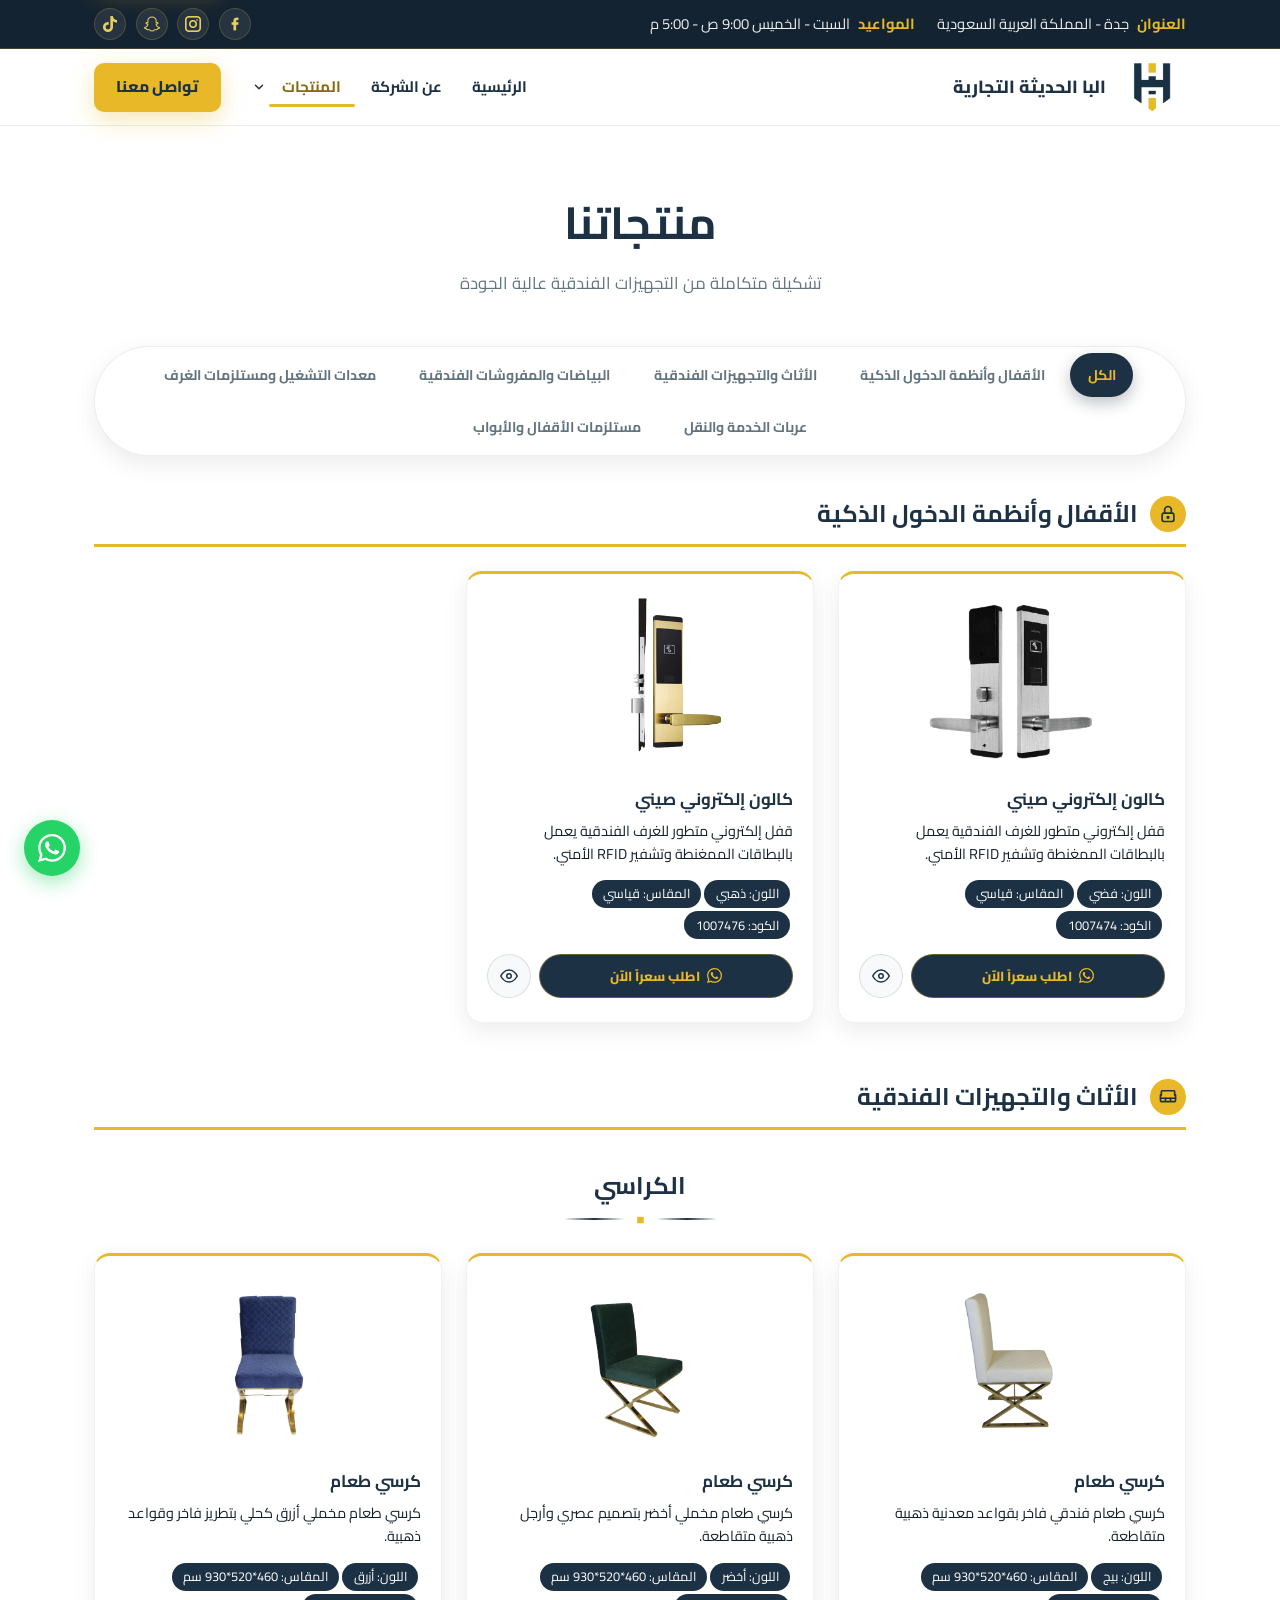
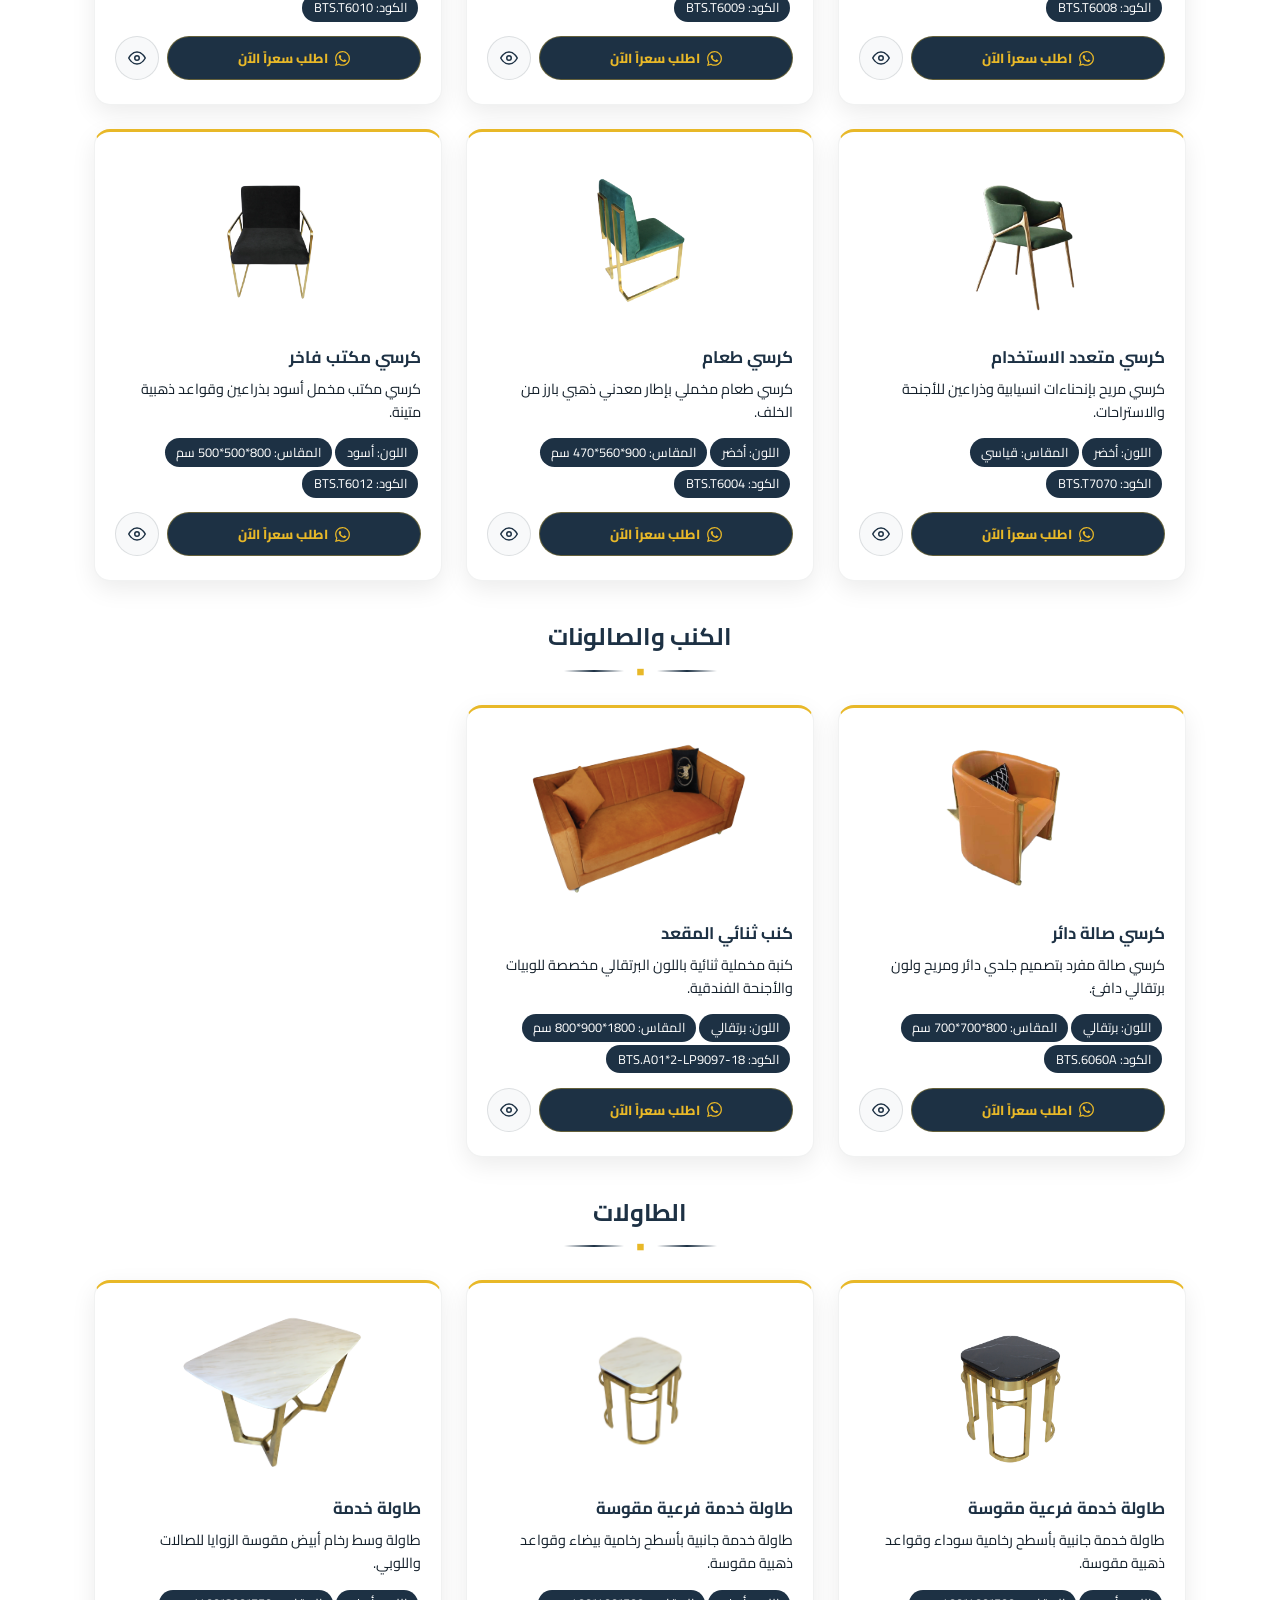
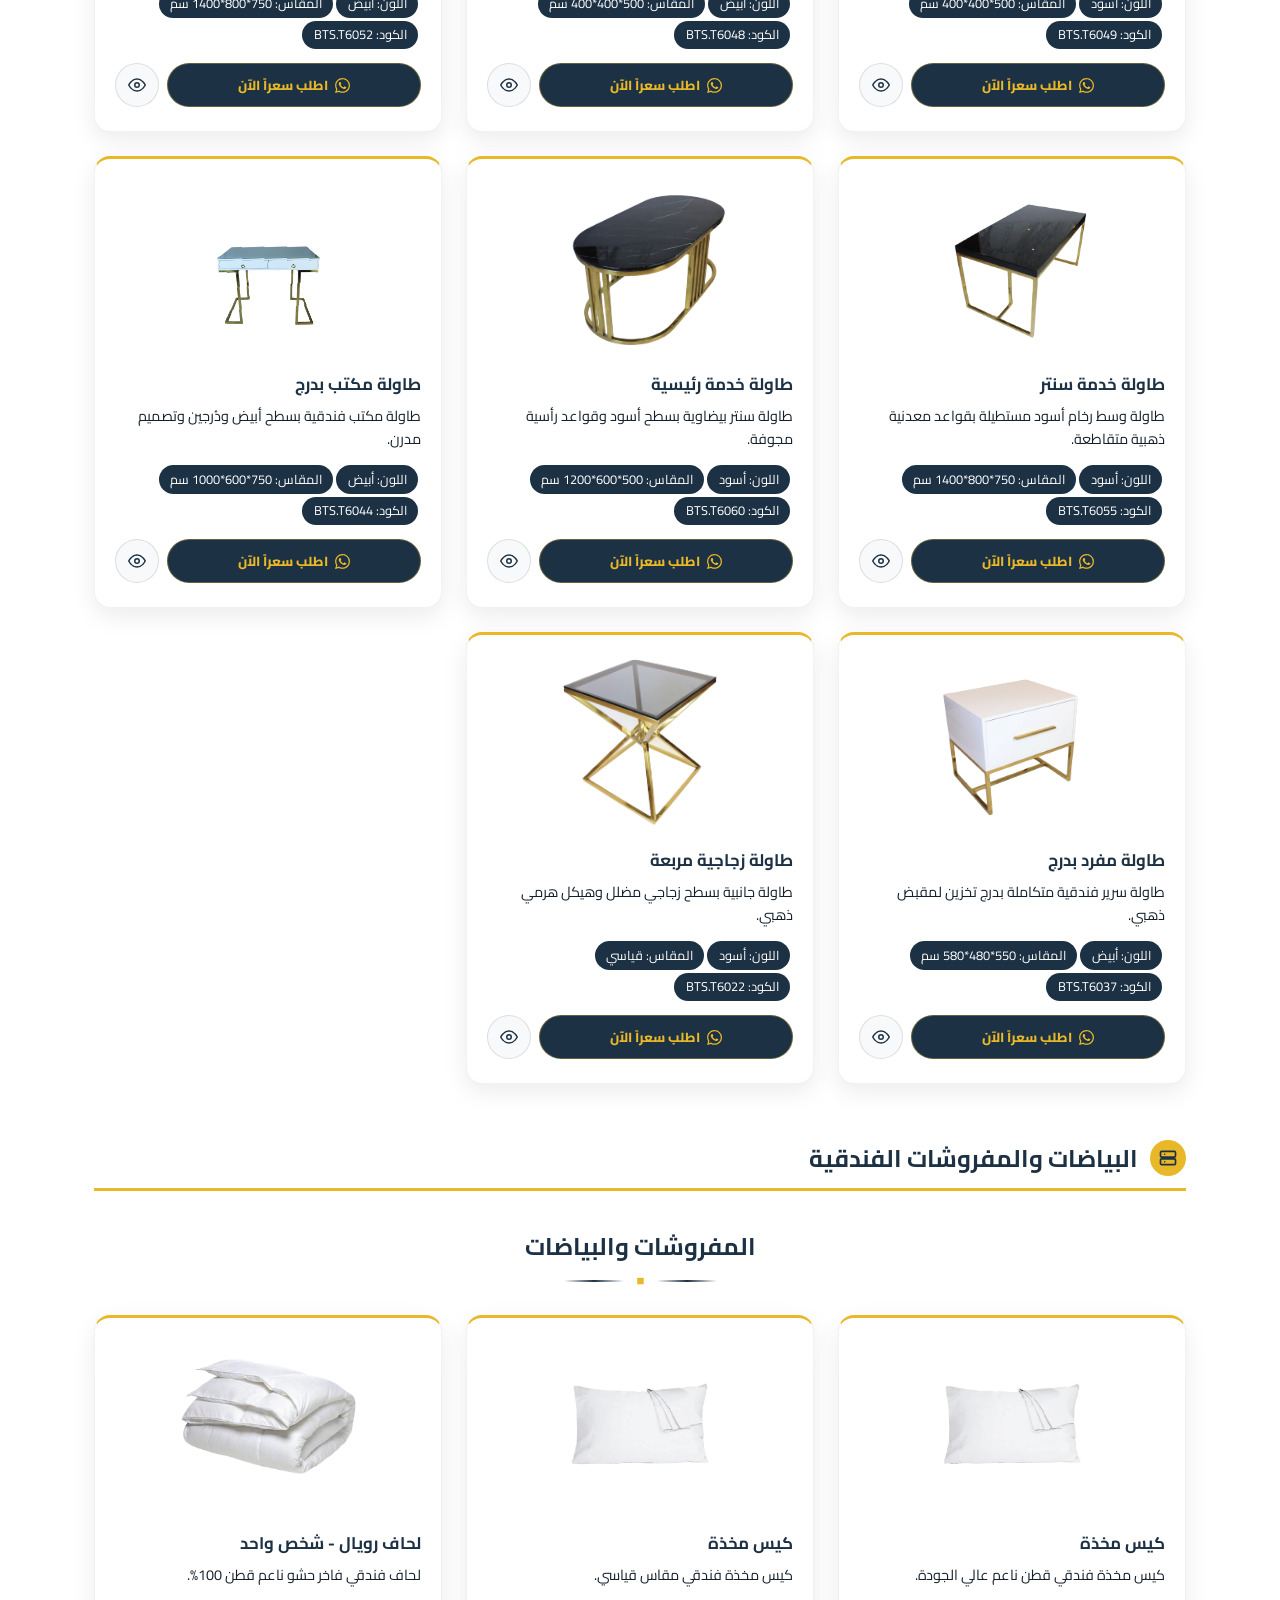
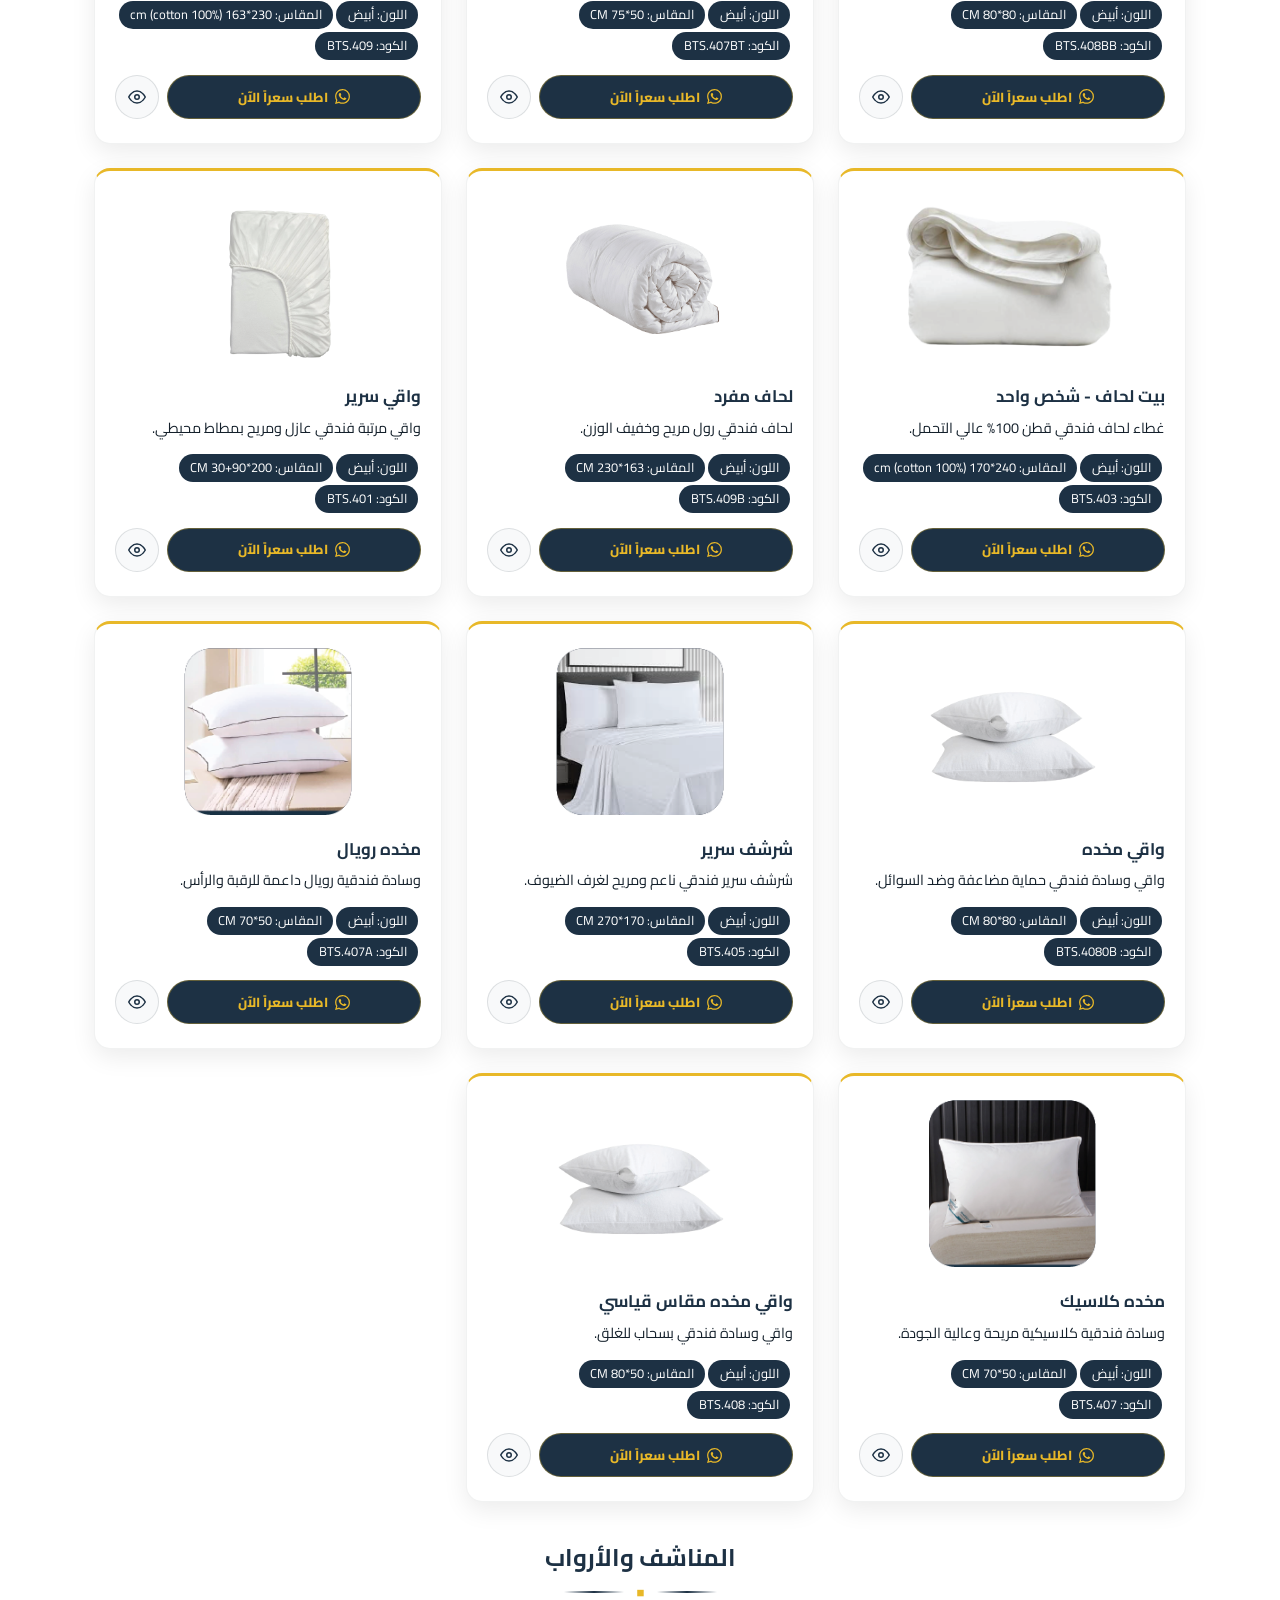
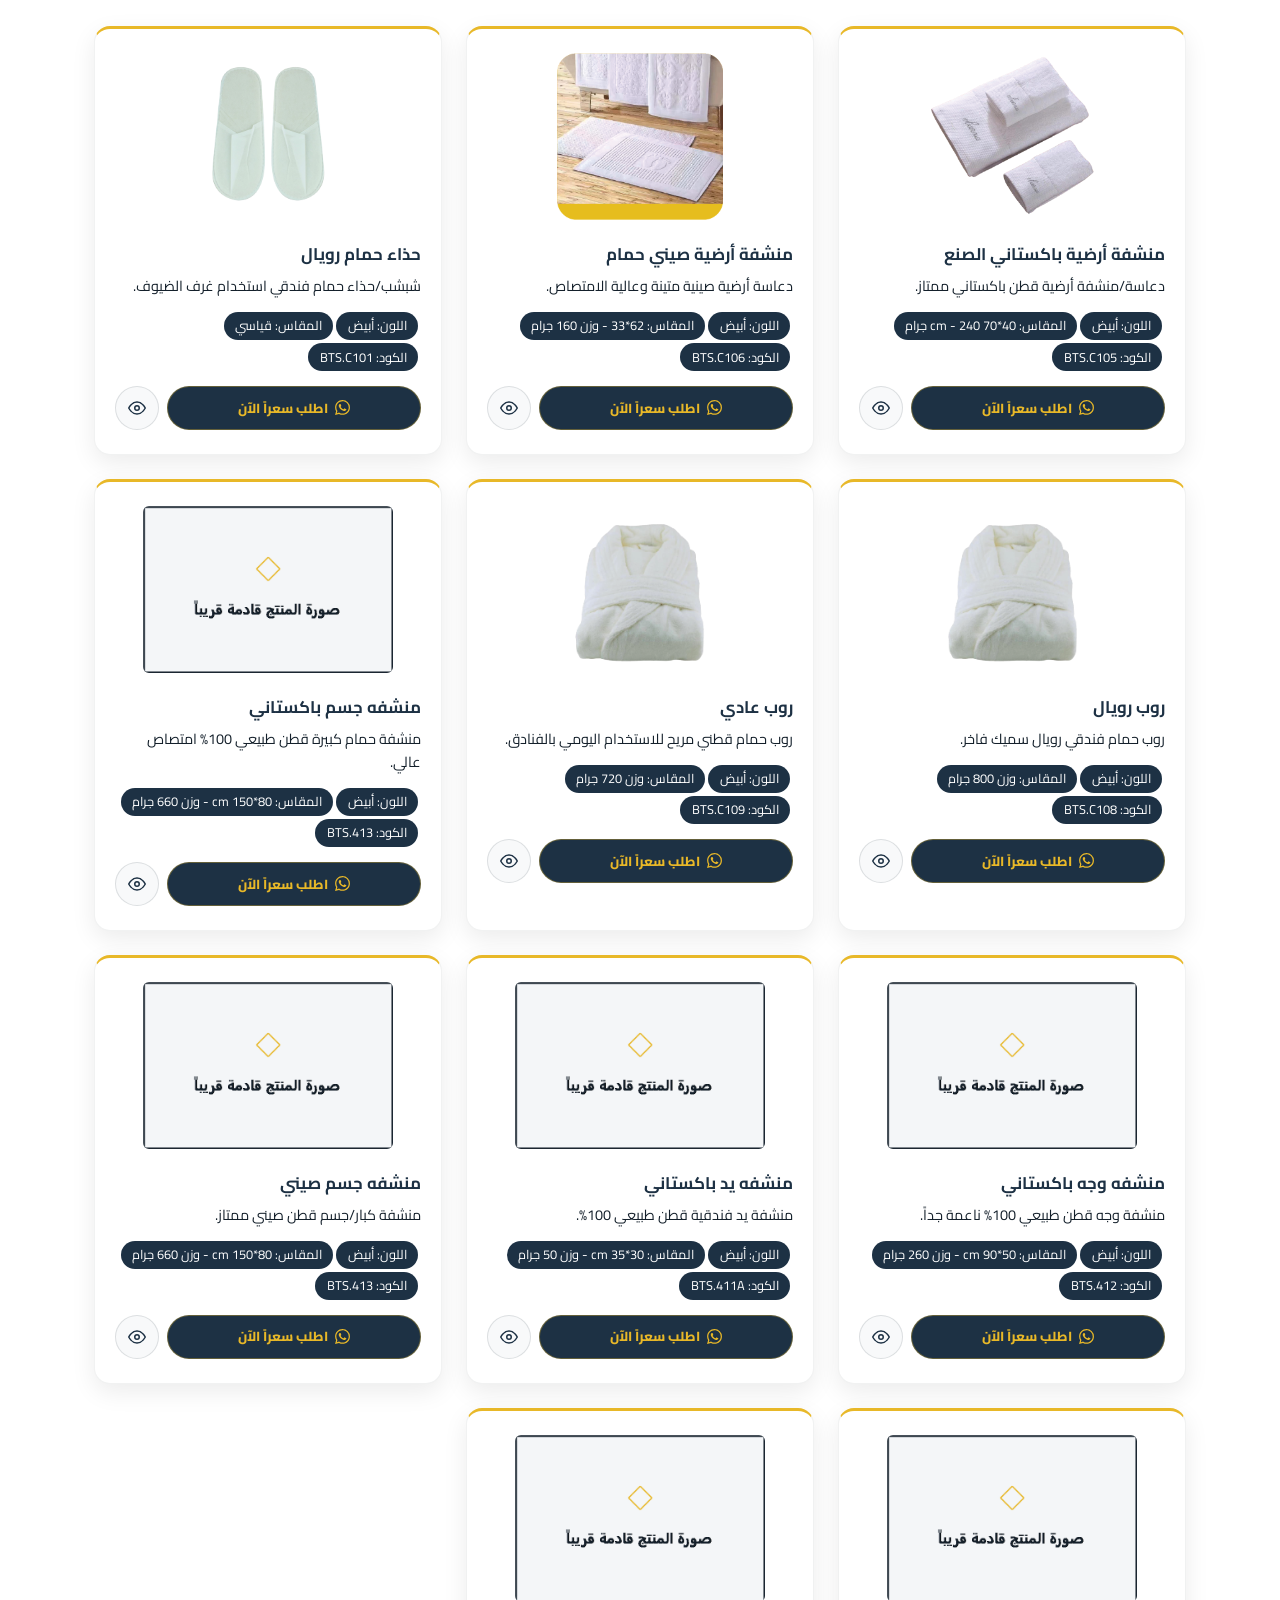
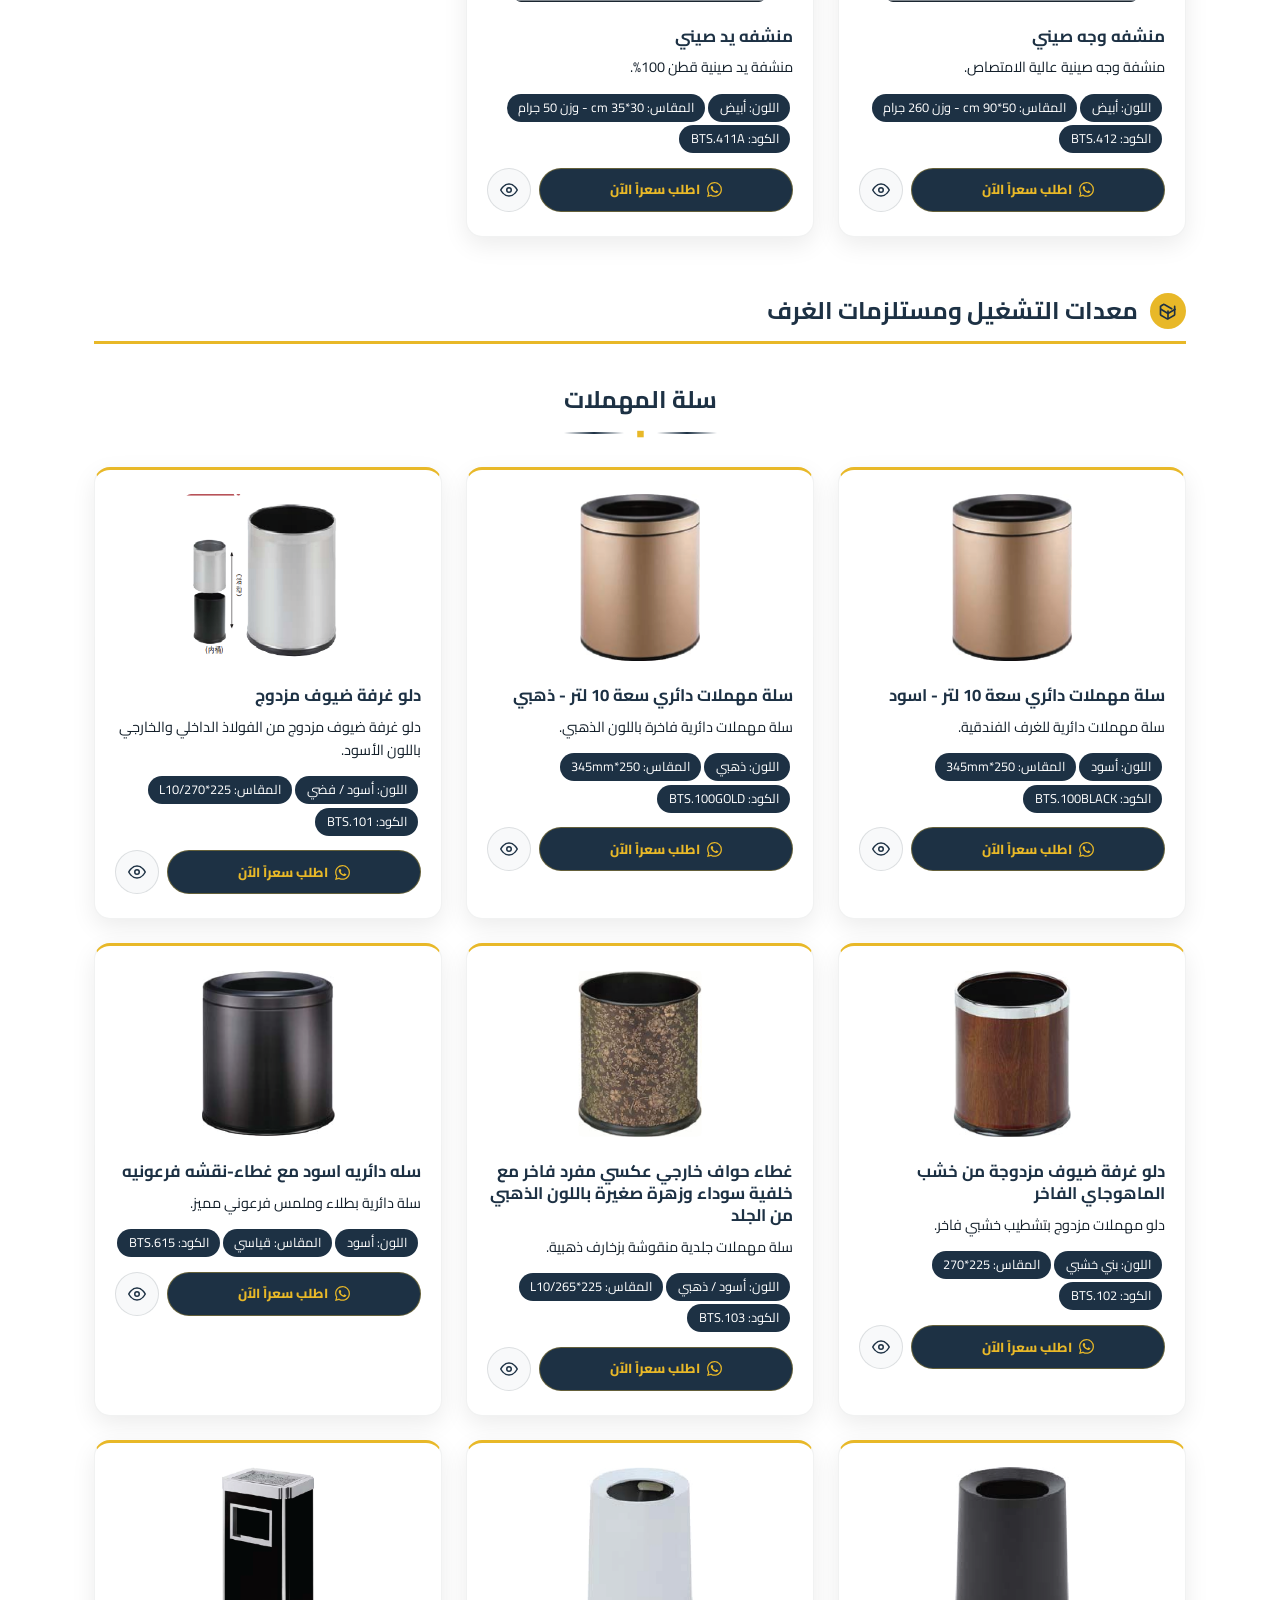
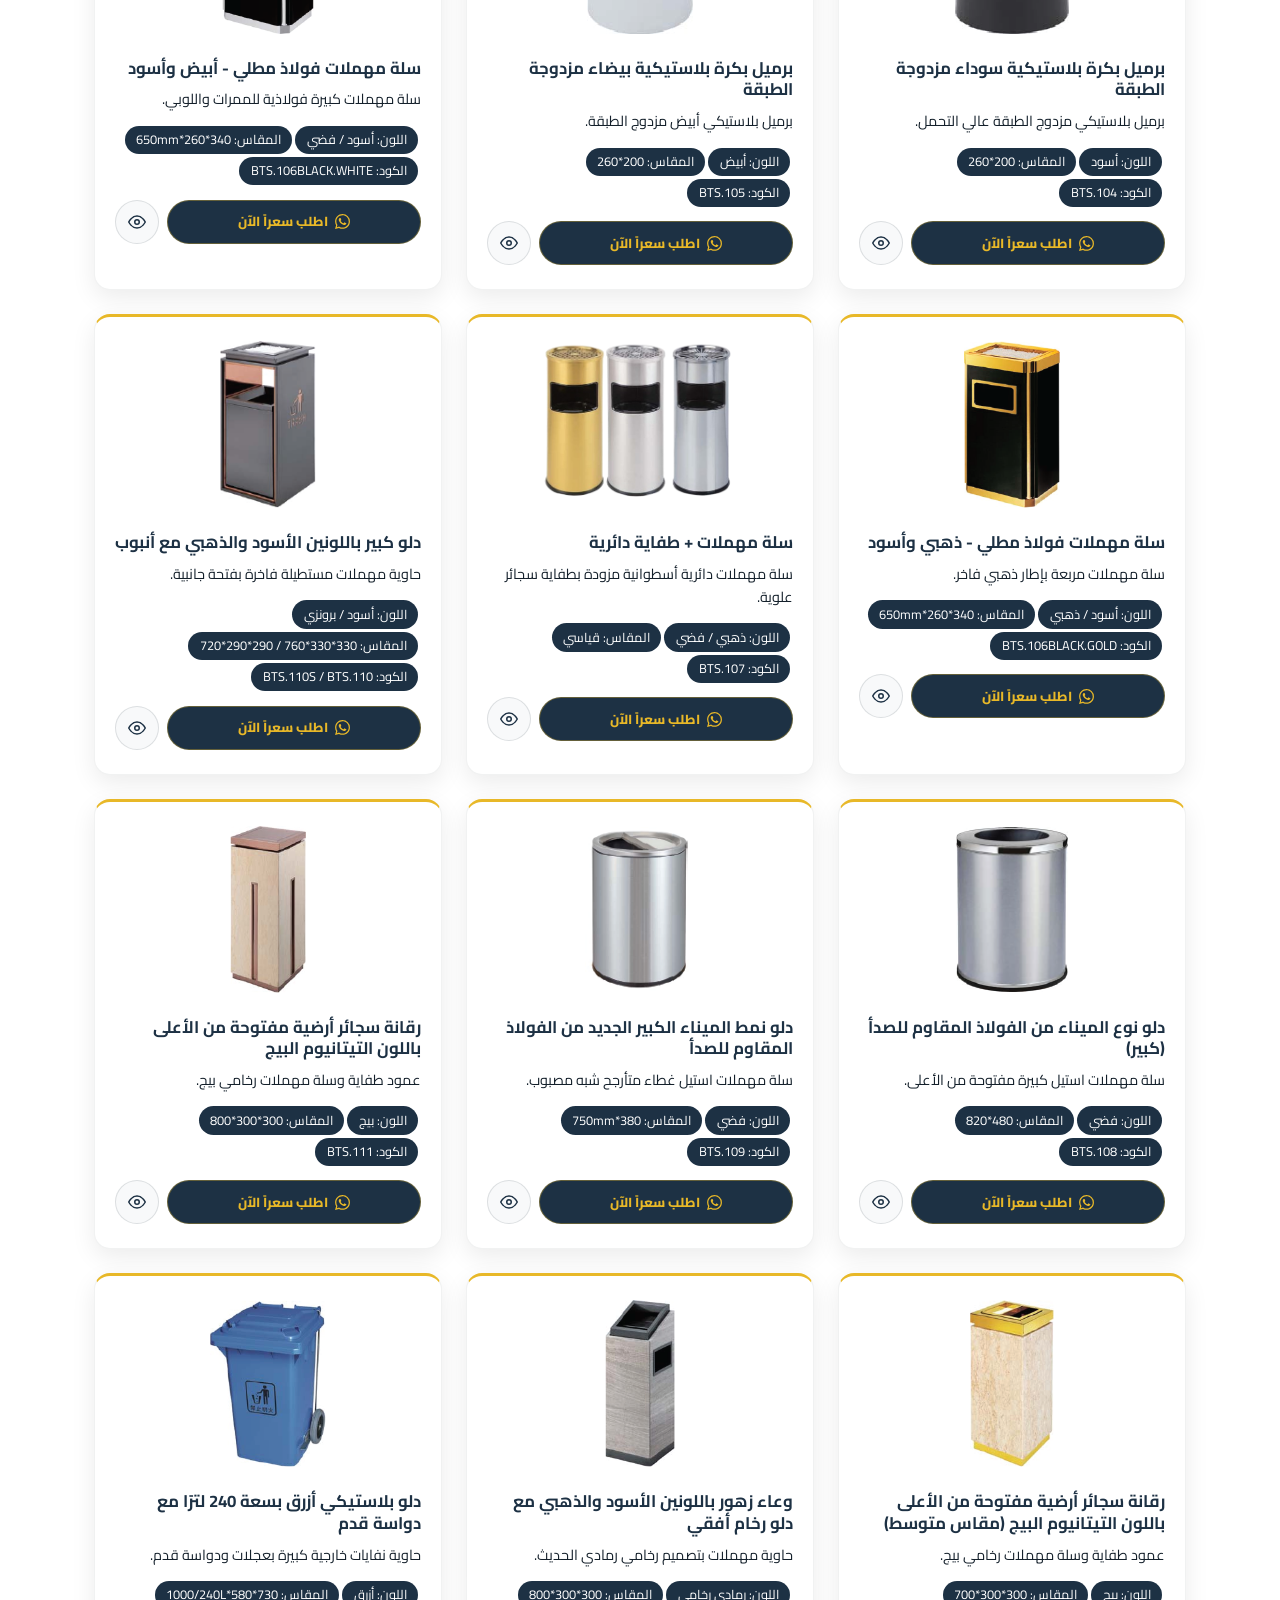
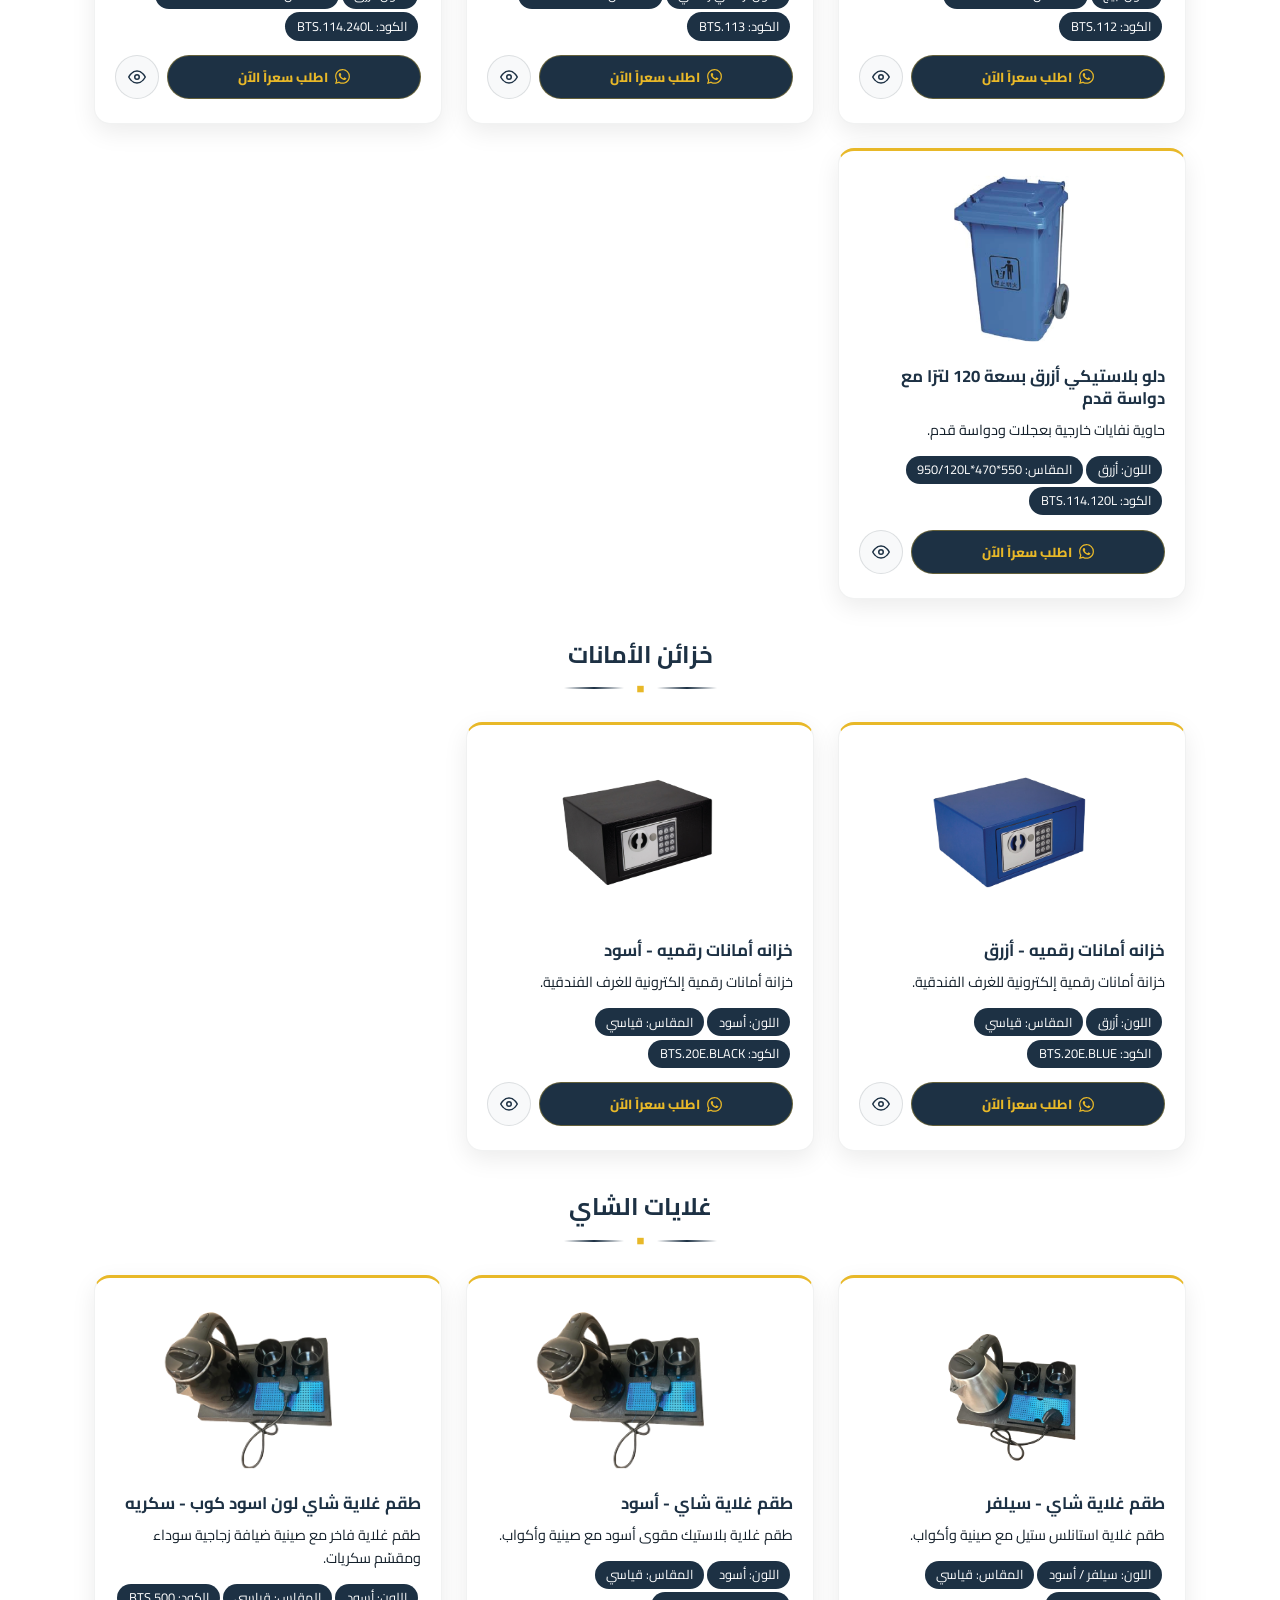
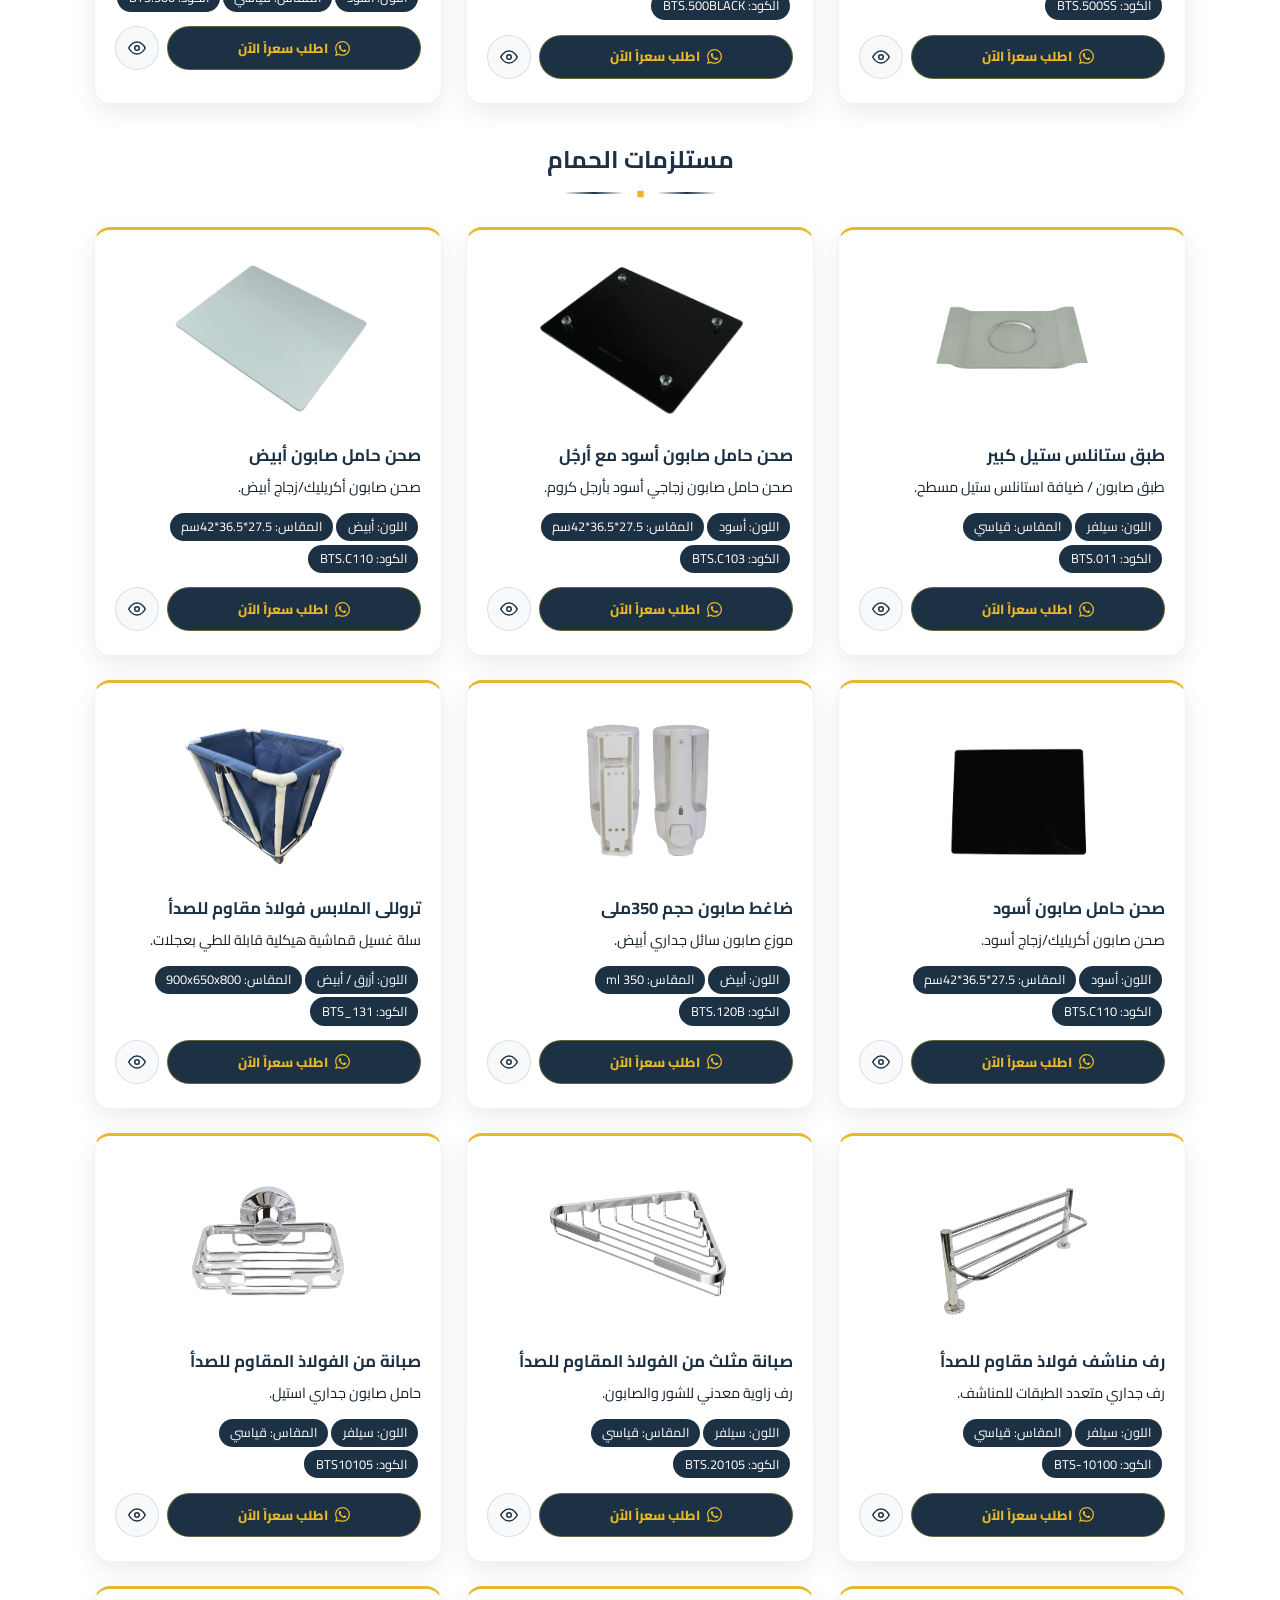
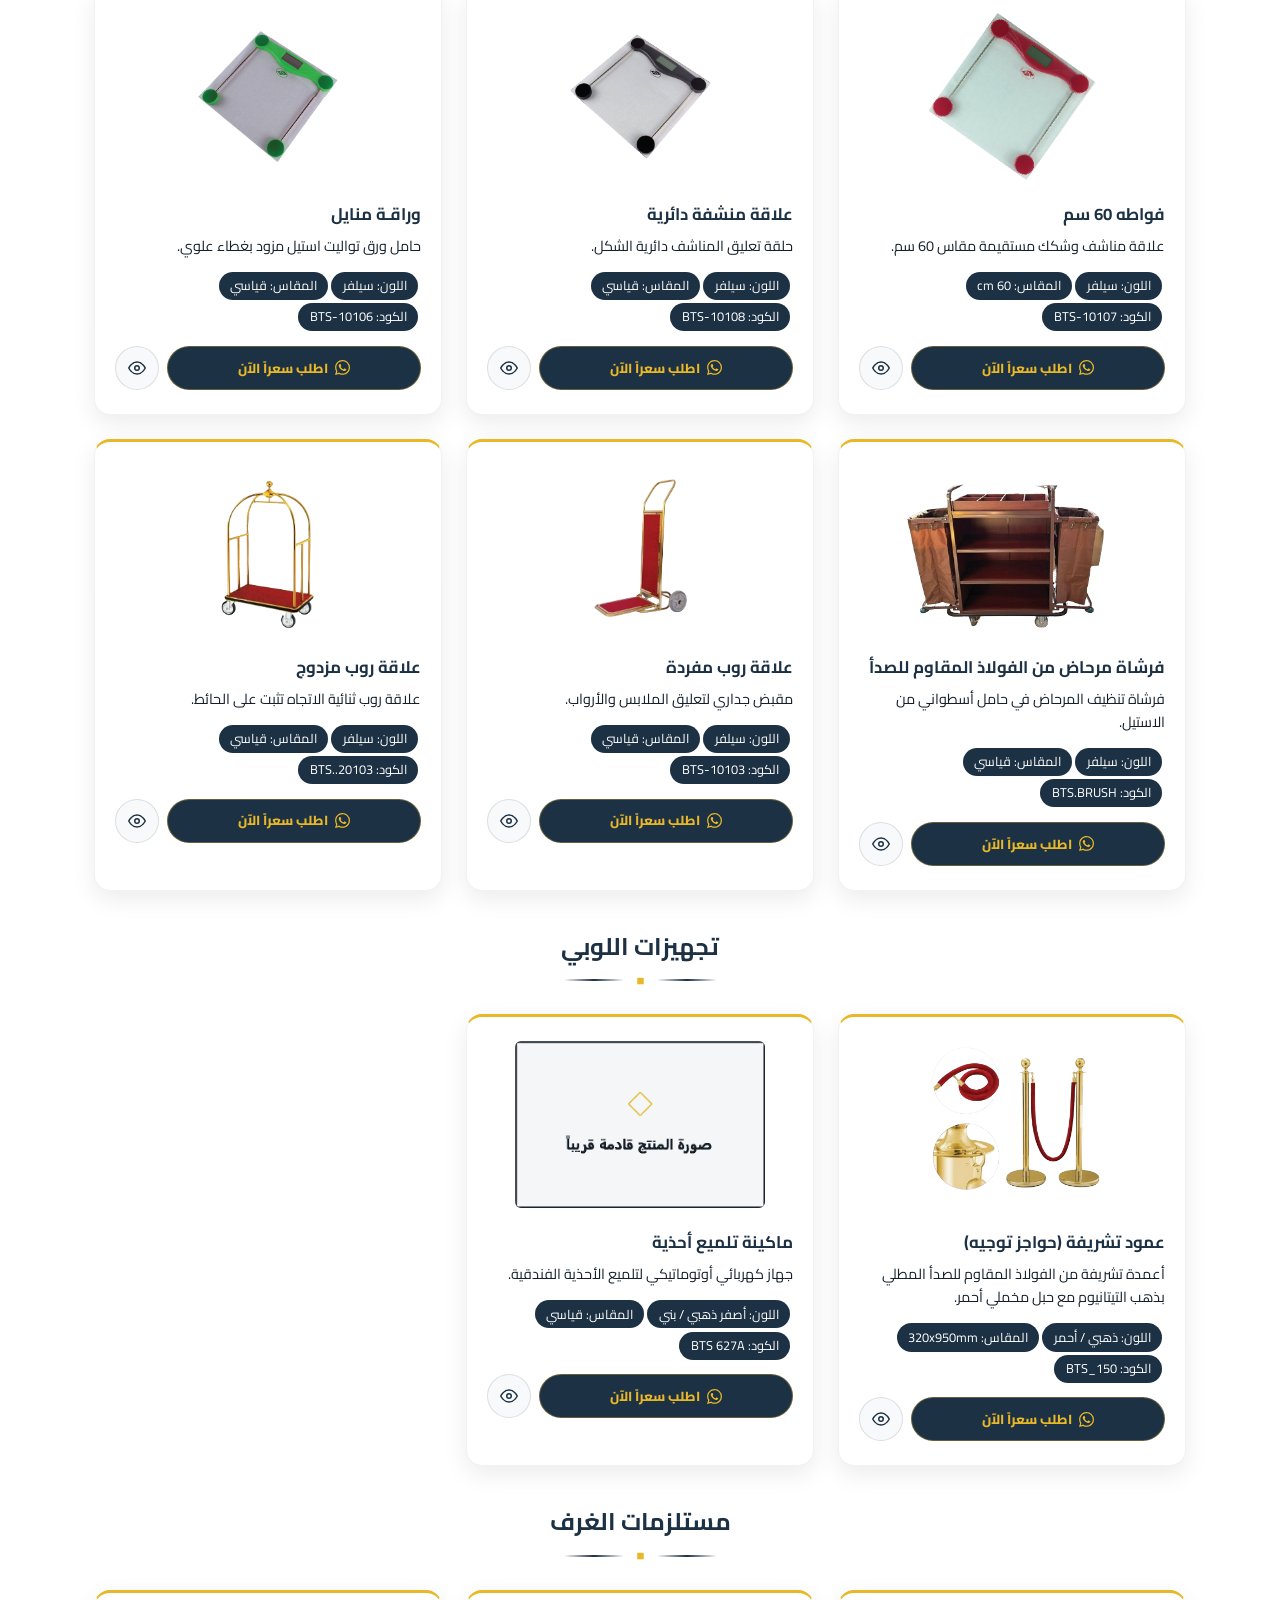
==== commit 67631ce4: "Version 2 Update after add all assets and edited products" ====
--- a/products.html
+++ b/products.html
@@ -3,8 +3,8 @@
   <head>
     <meta charset="UTF-8" />
     <meta name="viewport" content="width=device-width, initial-scale=1.0" />
-    <meta name="description" content="منتجات ألبا برو - التجهيزات الفندقية" />
-    <title>المنتجات | ألبا برو</title>
+    <meta name="description" content="منتجات البا الحديثة التجارية - التجهيزات الفندقية" />
+    <title>المنتجات | البا الحديثة التجارية</title>
     <link rel="preconnect" href="https://fonts.googleapis.com" />
     <link rel="preconnect" href="https://fonts.gstatic.com" crossorigin />
     <link href="https://fonts.googleapis.com/css2?family=Cairo:wght@400;600;700;800&display=swap" rel="stylesheet" />
@@ -17,17 +17,17 @@
         <div class="container topbar-inner">
           <div class="topbar-meta">
             <span class="topbar-item"><span class="topbar-icon">العنوان</span><span class="topbar-text">جدة - المملكة العربية السعودية</span></span>
-            <span class="topbar-item"><span class="topbar-icon">المواعيد</span><span class="topbar-text">السبت - الخميس 9:00 ص - 6:00 م</span></span>
+            <span class="topbar-item"><span class="topbar-icon">المواعيد</span><span class="topbar-text">السبت - الخميس 9:00 ص - 5:00 م</span></span>
           </div>
           <div class="announcement-track">
             <span class="announcement-text">
-              ألبا الحديثة التجارية — شريكك الموثوق في التجهيزات الفندقية
+              البا الحديثة التجارية — شريكك الموثوق في التجهيزات الفندقية
               <span class="sep">✦</span>
               تجهيز الفنادق والشقق الفندقية والمنتجعات بأعلى معايير الجودة
               <span class="sep">✦</span>
               واصلنا الآن 📞 <bdi dir="ltr">+966 56 293 3331</bdi>
               <span class="sep">✦</span>
-              ألبا الحديثة التجارية — شريكك الموثوق في التجهيزات الفندقية
+              البا الحديثة التجارية — شريكك الموثوق في التجهيزات الفندقية
               <span class="sep">✦</span>
               تجهيز الفنادق والشقق الفندقية والمنتجعات بأعلى معايير الجودة
               <span class="sep">✦</span>
@@ -52,11 +52,11 @@
       </div>
       <div class="mainbar">
         <div class="container mainbar-inner">
-          <a class="brand" href="index.html" aria-label="الصفحة الرئيسية - ألبا برو">
+          <a class="brand" href="index.html" aria-label="الصفحة الرئيسية - البا الحديثة التجارية">
             <span class="brand-card">
-              <img class="brand-logo" src="assets/images/logo.png" alt="شعار ألبا برو" loading="eager" />
+              <img class="brand-logo" src="assets/images/logo.png" alt="شعار البا الحديثة التجارية" loading="eager" />
             </span>
-            <span class="brand-name">ألبا الحديثة التجارية</span>
+            <span class="brand-name">البا الحديثة التجارية</span>
           </a>
 
           <nav class="main-nav" aria-label="التنقل الرئيسي">
@@ -78,19 +78,27 @@
                 <div class="dropdown-menu" id="productsDropdown" role="menu">
                   <a href="#locks" role="menuitem" class="dropdown-item">
                     <span class="item-icon" aria-hidden="true"><svg viewBox="0 0 24 24" width="20" height="20" fill="none" stroke="currentColor" stroke-width="2" stroke-linecap="round" stroke-linejoin="round"><rect x="5" y="11" width="14" height="10" rx="2"/><path d="M8 11V7a4 4 0 0 1 8 0v4"/><circle cx="12" cy="16" r="1"/></svg></span>
-                    <span>الأقفال الإلكترونية</span>
+                    <span>الأقفال وأنظمة الدخول الذكية</span>
+                  </a>
+                  <a href="#furniture" role="menuitem" class="dropdown-item">
+                    <span class="item-icon" aria-hidden="true"><svg viewBox="0 0 24 24" width="20" height="20" fill="none" stroke="currentColor" stroke-width="2" stroke-linecap="round" stroke-linejoin="round"><path d="M3 9.5v7a1 1 0 0 0 1 1h16a1 1 0 0 0 1-1v-7"/><path d="M4 9.5V5.5a1 1 0 0 1 1-1h14a1 1 0 0 1 1 1v4"/><path d="M9 16.5v-3"/><path d="M15 16.5v-3"/><path d="M3 13.5h18"/></svg></span>
+                    <span>الأثاث والتجهيزات الفندقية</span>
+                  </a>
+                  <a href="#furnishings" role="menuitem" class="dropdown-item">
+                    <span class="item-icon" aria-hidden="true"><svg viewBox="0 0 24 24" width="20" height="20" fill="none" stroke="currentColor" stroke-width="2" stroke-linecap="round" stroke-linejoin="round"><rect x="3" y="4" width="18" height="7" rx="1.5"/><rect x="3" y="13" width="18" height="7" rx="1.5"/><path d="M8 7.5h.01"/><path d="M8 16.5h.01"/></svg></span>
+                    <span>البياضات والمفروشات الفندقية</span>
                   </a>
                   <a href="#equipment" role="menuitem" class="dropdown-item">
                     <span class="item-icon" aria-hidden="true"><svg viewBox="0 0 24 24" width="20" height="20" fill="none" stroke="currentColor" stroke-width="2" stroke-linecap="round" stroke-linejoin="round"><path d="M16.5 9.4 7.55 4.24a1 1 0 0 0-1.1 0L4 5.75"/><path d="M3 6.5v9.75a1 1 0 0 0 .5.86l7.5 4.33a1 1 0 0 0 1 0l7.5-4.33a1 1 0 0 0 .5-.86V6.5"/><path d="M12 12v9"/><path d="m20.5 10-8.5 5-8.5-5"/></svg></span>
-                    <span>معدات وأدوات الضيافة</span>
-                  </a>
-                  <a href="#furniture" role="menuitem" class="dropdown-item">
-                    <span class="item-icon" aria-hidden="true"><svg viewBox="0 0 24 24" width="20" height="20" fill="none" stroke="currentColor" stroke-width="2" stroke-linecap="round" stroke-linejoin="round"><path d="M3 9.5v7a1 1 0 0 0 1 1h16a1 1 0 0 0 1-1v-7"/><path d="M4 9.5V5.5a1 1 0 0 1 1-1h14a1 1 0 0 1 1 1v4"/><path d="M9 16.5v-3"/><path d="M15 16.5v-3"/><path d="M3 13.5h18"/></svg></span>
-                    <span>الأثاث والديكور الفندقي</span>
-                  </a>
-                  <a href="#accessories" role="menuitem" class="dropdown-item">
-                    <span class="item-icon" aria-hidden="true"><svg viewBox="0 0 24 24" width="20" height="20" fill="none" stroke="currentColor" stroke-width="2" stroke-linecap="round" stroke-linejoin="round"><path d="M6 8a6 6 0 0 1 12 0c0 7 4 9 4 9H2s4-2 4-9"/><path d="M10.3 21a1.94 1.94 0 0 0 3.4 0"/></svg></span>
-                    <span>إكسسوارات ومستلزمات الغرف</span>
+                    <span>معدات التشغيل ومستلزمات الغرف</span>
+                  </a>
+                  <a href="#trolleys" role="menuitem" class="dropdown-item">
+                    <span class="item-icon" aria-hidden="true"><svg viewBox="0 0 24 24" width="20" height="20" fill="none" stroke="currentColor" stroke-width="2" stroke-linecap="round" stroke-linejoin="round"><circle cx="8" cy="21" r="1"/><circle cx="19" cy="21" r="1"/><path d="M2.05 2.05h2l2.66 12.42a2 2 0 0 0 2 1.58h9.78a2 2 0 0 0 1.95-1.57l1.65-7.43H5.12"/></svg></span>
+                    <span>عربات الخدمة والنقل</span>
+                  </a>
+                  <a href="#hardware" role="menuitem" class="dropdown-item">
+                    <span class="item-icon" aria-hidden="true"><svg viewBox="0 0 24 24" width="20" height="20" fill="none" stroke="currentColor" stroke-width="2" stroke-linecap="round" stroke-linejoin="round"><circle cx="7.5" cy="15.5" r="5.5"/><path d="m21 2-9.6 9.6"/><path d="m15.5 7.5 3 3L22 7l-3-3"/></svg></span>
+                    <span>مستلزمات الأقفال والأبواب</span>
                   </a>
                 </div>
               </div>
@@ -113,8 +121,8 @@
         <div class="drawer-panel">
           <div class="drawer-head">
             <a class="brand" href="index.html">
-              <img class="brand-logo" src="assets/images/logo.png" alt="شعار ألبا برو" />
-              <span class="brand-text">ألبا برو - التجهيزات الفندقية</span>
+              <img class="brand-logo" src="assets/images/logo.png" alt="شعار البا الحديثة التجارية" />
+              <span class="brand-text">البا الحديثة التجارية - التجهيزات الفندقية</span>
             </a>
             <button class="drawer-close" type="button" aria-label="إغلاق القائمة">✕</button>
           </div>
@@ -130,10 +138,12 @@
                 </button>
               </div>
               <div class="drawer-submenu" id="drawerProducts">
-                <a href="#locks"><svg viewBox="0 0 24 24" width="16" height="16" fill="none" stroke="currentColor" stroke-width="2" stroke-linecap="round" stroke-linejoin="round"><rect x="5" y="11" width="14" height="10" rx="2"/><path d="M8 11V7a4 4 0 0 1 8 0v4"/><circle cx="12" cy="16" r="1"/></svg> الأقفال الإلكترونية</a>
-                <a href="#equipment"><svg viewBox="0 0 24 24" width="16" height="16" fill="none" stroke="currentColor" stroke-width="2" stroke-linecap="round" stroke-linejoin="round"><path d="M16.5 9.4 7.55 4.24a1 1 0 0 0-1.1 0L4 5.75"/><path d="M3 6.5v9.75a1 1 0 0 0 .5.86l7.5 4.33a1 1 0 0 0 1 0l7.5-4.33a1 1 0 0 0 .5-.86V6.5"/><path d="M12 12v9"/><path d="m20.5 10-8.5 5-8.5-5"/></svg> معدات وأدوات الضيافة</a>
-                <a href="#furniture"><svg viewBox="0 0 24 24" width="16" height="16" fill="none" stroke="currentColor" stroke-width="2" stroke-linecap="round" stroke-linejoin="round"><path d="M3 9.5v7a1 1 0 0 0 1 1h16a1 1 0 0 0 1-1v-7"/><path d="M4 9.5V5.5a1 1 0 0 1 1-1h14a1 1 0 0 1 1 1v4"/><path d="M9 16.5v-3"/><path d="M15 16.5v-3"/><path d="M3 13.5h18"/></svg> الأثاث والديكور الفندقي</a>
-                <a href="#accessories"><svg viewBox="0 0 24 24" width="16" height="16" fill="none" stroke="currentColor" stroke-width="2" stroke-linecap="round" stroke-linejoin="round"><path d="M6 8a6 6 0 0 1 12 0c0 7 4 9 4 9H2s4-2 4-9"/><path d="M10.3 21a1.94 1.94 0 0 0 3.4 0"/></svg> إكسسوارات ومستلزمات الغرف</a>
+                <a href="#locks"><svg viewBox="0 0 24 24" width="16" height="16" fill="none" stroke="currentColor" stroke-width="2" stroke-linecap="round" stroke-linejoin="round"><rect x="5" y="11" width="14" height="10" rx="2"/><path d="M8 11V7a4 4 0 0 1 8 0v4"/><circle cx="12" cy="16" r="1"/></svg> الأقفال وأنظمة الدخول الذكية</a>
+                <a href="#furniture"><svg viewBox="0 0 24 24" width="16" height="16" fill="none" stroke="currentColor" stroke-width="2" stroke-linecap="round" stroke-linejoin="round"><path d="M3 9.5v7a1 1 0 0 0 1 1h16a1 1 0 0 0 1-1v-7"/><path d="M4 9.5V5.5a1 1 0 0 1 1-1h14a1 1 0 0 1 1 1v4"/><path d="M9 16.5v-3"/><path d="M15 16.5v-3"/><path d="M3 13.5h18"/></svg> الأثاث والتجهيزات الفندقية</a>
+                <a href="#furnishings"><svg viewBox="0 0 24 24" width="16" height="16" fill="none" stroke="currentColor" stroke-width="2" stroke-linecap="round" stroke-linejoin="round"><rect x="3" y="4" width="18" height="7" rx="1.5"/><rect x="3" y="13" width="18" height="7" rx="1.5"/><path d="M8 7.5h.01"/><path d="M8 16.5h.01"/></svg> البياضات والمفروشات الفندقية</a>
+                <a href="#equipment"><svg viewBox="0 0 24 24" width="16" height="16" fill="none" stroke="currentColor" stroke-width="2" stroke-linecap="round" stroke-linejoin="round"><path d="M16.5 9.4 7.55 4.24a1 1 0 0 0-1.1 0L4 5.75"/><path d="M3 6.5v9.75a1 1 0 0 0 .5.86l7.5 4.33a1 1 0 0 0 1 0l7.5-4.33a1 1 0 0 0 .5-.86V6.5"/><path d="M12 12v9"/><path d="m20.5 10-8.5 5-8.5-5"/></svg> معدات التشغيل ومستلزمات الغرف</a>
+                <a href="#trolleys"><svg viewBox="0 0 24 24" width="16" height="16" fill="none" stroke="currentColor" stroke-width="2" stroke-linecap="round" stroke-linejoin="round"><circle cx="8" cy="21" r="1"/><circle cx="19" cy="21" r="1"/><path d="M2.05 2.05h2l2.66 12.42a2 2 0 0 0 2 1.58h9.78a2 2 0 0 0 1.95-1.57l1.65-7.43H5.12"/></svg> عربات الخدمة والنقل</a>
+                <a href="#hardware"><svg viewBox="0 0 24 24" width="16" height="16" fill="none" stroke="currentColor" stroke-width="2" stroke-linecap="round" stroke-linejoin="round"><circle cx="7.5" cy="15.5" r="5.5"/><path d="m21 2-9.6 9.6"/><path d="m15.5 7.5 3 3L22 7l-3-3"/></svg> مستلزمات الأقفال والأبواب</a>
               </div>
             </div>
           </nav>
@@ -164,7 +174,10 @@
             </div>
           </div>
 
-          <div class="product-empty" role="status">لا توجد منتجات متاحة حالياً</div>
+          <div class="product-empty" role="status">
+            لا توجد منتجات مطابقة لهذا التصنيف حالياً. تبحث عن منتج معيّن؟ راسلنا وسنجهّز لك عرضاً خاصاً.
+            <a class="btn btn-whatsapp product-empty-cta" href="https://wa.me/966562933331?text=%D8%A3%D9%87%D9%84%D8%A7%D9%8B%D8%8C%20%D8%A3%D8%A8%D8%AD%D8%AB%20%D8%B9%D9%86%20%D9%85%D9%86%D8%AA%D8%AC%20%D8%AE%D8%A7%D8%B5%20%D8%BA%D9%8A%D8%B1%20%D9%85%D8%AA%D9%88%D9%81%D8%B1%20%D9%81%D9%8A%20%D8%A7%D9%84%D9%85%D9%88%D9%82%D8%B9%D8%8C%20%D8%A3%D8%B1%D8%AC%D9%88%20%D8%AA%D8%B2%D9%88%D9%8A%D8%AF%D9%8A%20%D8%A8%D8%B9%D8%B1%D8%B6%20%D8%B3%D8%B9%D8%B1." target="_blank" rel="noreferrer">راسلنا على واتساب</a>
+          </div>
 
           <div id="productSections" class="product-sections"></div>
         </div>
@@ -177,7 +190,7 @@
           <div class="section-divider reveal"><span class="line"></span><span class="diamond"></span><span class="line"></span></div>
           <div class="section-body">
             <div class="contact-grid">
-              <a class="contact-card" href="https://maps.google.com/?q=Jeddah" target="_blank" rel="noreferrer">
+              <a class="contact-card" href="https://maps.app.goo.gl/Re8EiAJFg4yr3Mdn8" target="_blank" rel="noreferrer">
                 <div class="contact-icon-box"><img src="assets/images/icons/map-pin.svg" alt="" width="24" height="24" /></div>
                 <h4>الموقع</h4>
                 <p>جدة - المملكة العربية السعودية</p>
@@ -201,11 +214,11 @@
             <div class="contact-actions">
               <a class="btn btn-whatsapp btn-whatsapp-desktop" href="https://wa.me/966562933331" target="_blank" rel="noreferrer">
                 <svg viewBox="0 0 24 24" width="18" height="18" fill="currentColor"><path d="M17.472 14.382c-.297-.149-1.758-.867-2.03-.967-.273-.099-.471-.148-.67.15-.197.297-.767.966-.94 1.164-.173.199-.347.223-.644.075-.297-.15-1.255-.463-2.39-1.475-.883-.788-1.48-1.761-1.653-2.059-.173-.297-.018-.458.13-.606.134-.133.298-.347.446-.52.149-.174.198-.298.298-.497.099-.198.05-.371-.025-.52-.075-.149-.669-1.612-.916-2.207-.242-.579-.487-.5-.669-.51-.173-.008-.371-.01-.57-.01-.198 0-.52.074-.792.372-.272.297-1.04 1.016-1.04 2.479 0 1.462 1.065 2.875 1.213 3.074.149.198 2.096 3.2 5.077 4.487.709.306 1.262.489 1.694.625.712.227 1.36.195 1.871.118.571-.085 1.758-.719 2.006-1.413.248-.694.248-1.289.173-1.413-.074-.124-.272-.198-.57-.347m-5.421 7.403h-.004a9.87 9.87 0 01-5.031-1.378l-.361-.214-3.741.982.998-3.648-.235-.374a9.86 9.86 0 01-1.51-5.26c.001-5.45 4.436-9.884 9.888-9.884 2.64 0 5.122 1.03 6.988 2.898a9.825 9.825 0 012.893 6.994c-.003 5.45-4.437 9.884-9.885 9.884m8.413-18.297A11.815 11.815 0 0012.05 0C5.495 0 .16 5.335.157 11.892c0 2.096.547 4.142 1.588 5.945L.057 24l6.305-1.654a11.882 11.882 0 005.683 1.448h.005c6.554 0 11.89-5.335 11.893-11.893a11.821 11.821 0 00-3.48-8.413z"/></svg>
-                <span>واتساب</span>
-              </a>
-              <a class="btn btn-primary btn-map btn-maps-desktop" href="https://maps.google.com/?q=Jeddah+Saudi+Arabia" target="_blank" rel="noreferrer">
+                <span>راسلنا على واتساب</span>
+              </a>
+              <a class="btn btn-primary btn-map btn-maps-desktop" href="https://maps.app.goo.gl/Re8EiAJFg4yr3Mdn8" target="_blank" rel="noreferrer">
                 <svg viewBox="0 0 24 24" width="18" height="18" fill="none" stroke="currentColor" stroke-width="2" stroke-linecap="round" stroke-linejoin="round"><path d="M21 10c0 7-9 13-9 13s-9-6-9-13a9 9 0 0 1 18 0z"/><circle cx="12" cy="10" r="3"/></svg>
-                <span>فتح في Google Maps</span>
+                <span>الوصول إلى المقر</span>
               </a>
             </div>
           </div>
@@ -216,8 +229,8 @@
     <footer class="site-footer">
       <div class="container footer-shell">
         <div class="footer-col">
-          <img class="footer-logo" src="assets/images/footer_logo.png" alt="ألبا برو" loading="lazy" />
-          <p class="footer-desc">شركة ألبا الحديثة التجارية — شريكك الموثوق في تجهيزات الفنادق والمشاريع الفندقية في المملكة العربية السعودية.</p>
+          <img class="footer-logo" src="assets/images/footer_logo.png" alt="البا الحديثة التجارية" loading="lazy" />
+          <p class="footer-desc">شركة البا الحديثة التجارية — شريكك الموثوق في تجهيزات الفنادق والمشاريع الفندقية في المملكة العربية السعودية.</p>
         </div>
         <div class="footer-col">
           <h4>روابط سريعة</h4>
@@ -244,7 +257,7 @@
         </div>
       </div>
       <div class="container">
-        <p class="footer-copy">© <span id="year"></span> ألبا برو. جميع الحقوق محفوظة.</p>
+        <p class="footer-copy">© <span id="year"></span> البا الحديثة التجارية. جميع الحقوق محفوظة.</p>
       </div>
     </footer>
 
@@ -258,7 +271,7 @@
           <div class="product-modal-specs"></div>
           <a class="product-modal-quote" href="#" target="_blank" rel="noreferrer">
             <svg viewBox="0 0 24 24" width="18" height="18" fill="currentColor" aria-hidden="true"><path d="M17.472 14.382c-.297-.149-1.758-.867-2.03-.967-.273-.099-.471-.148-.67.15-.197.297-.767.966-.94 1.164-.173.199-.347.223-.644.075-.297-.15-1.255-.463-2.39-1.475-.883-.788-1.48-1.761-1.653-2.059-.173-.297-.018-.458.13-.606.134-.133.298-.347.446-.52.149-.174.198-.298.298-.497.099-.198.05-.371-.025-.52-.075-.149-.669-1.612-.916-2.207-.242-.579-.487-.5-.669-.51-.173-.008-.371-.01-.57-.01-.198 0-.52.074-.792.372-.272.297-1.04 1.016-1.04 2.479 0 1.462 1.065 2.875 1.213 3.074.149.198 2.096 3.2 5.077 4.487.709.306 1.262.489 1.694.625.712.227 1.36.195 1.871.118.571-.085 1.758-.719 2.006-1.413.248-.694.248-1.289.173-1.413-.074-.124-.272-.198-.57-.347m-5.421 7.403h-.004a9.87 9.87 0 01-5.031-1.378l-.361-.214-3.741.982.998-3.648-.235-.374a9.86 9.86 0 01-1.51-5.26c.001-5.45 4.436-9.884 9.888-9.884 2.64 0 5.122 1.03 6.988 2.898a9.825 9.825 0 012.893 6.994c-.003 5.45-4.437 9.884-9.885 9.884m8.413-18.297A11.815 11.815 0 0012.05 0C5.495 0 .16 5.335.157 11.892c0 2.096.547 4.142 1.588 5.945L.057 24l6.305-1.654a11.882 11.882 0 005.683 1.448h.005c6.554 0 11.89-5.335 11.893-11.893a11.821 11.821 0 00-3.48-8.413z"/></svg>
-            <span>استعلم عن السعر عبر واتساب</span>
+            <span>احصل على عرض سعر عبر واتساب</span>
           </a>
         </div>
       </div>
--- a/assets/css/styles.css
+++ b/assets/css/styles.css
@@ -1687,6 +1687,47 @@
   color: var(--navy);
 }
 
+.about-features {
+  list-style: none;
+  margin: 1.25rem 0 0;
+  padding: 0;
+  max-width: 54ch;
+  display: grid;
+  gap: 0.6rem;
+  opacity: 0;
+  transform: translateY(20px);
+  transition: opacity 0.8s ease, transform 0.8s cubic-bezier(0.34, 1.56, 0.64, 1);
+}
+
+.about-features li {
+  position: relative;
+  padding-inline-start: 1.4rem;
+  color: var(--text);
+  font-size: 0.98rem;
+  line-height: 1.75;
+}
+
+.about-features li::before {
+  content: '';
+  position: absolute;
+  inset-inline-start: 0;
+  top: 0.55rem;
+  width: 8px;
+  height: 8px;
+  background: var(--gold);
+  transform: rotate(45deg);
+}
+
+.about-features strong {
+  color: var(--navy);
+}
+
+.about-main.visible .about-features {
+  opacity: 1;
+  transform: translateY(0);
+  transition-delay: 0.45s;
+}
+
 /* Reveal triggers for text */
 .about-main.visible .about-text {
   opacity: 1;
@@ -2164,6 +2205,11 @@
 
 .product-empty.is-visible {
   display: block;
+}
+
+.product-empty-cta {
+  display: inline-block;
+  margin-top: 1.25rem;
 }
 
 @media (max-width: 480px) {
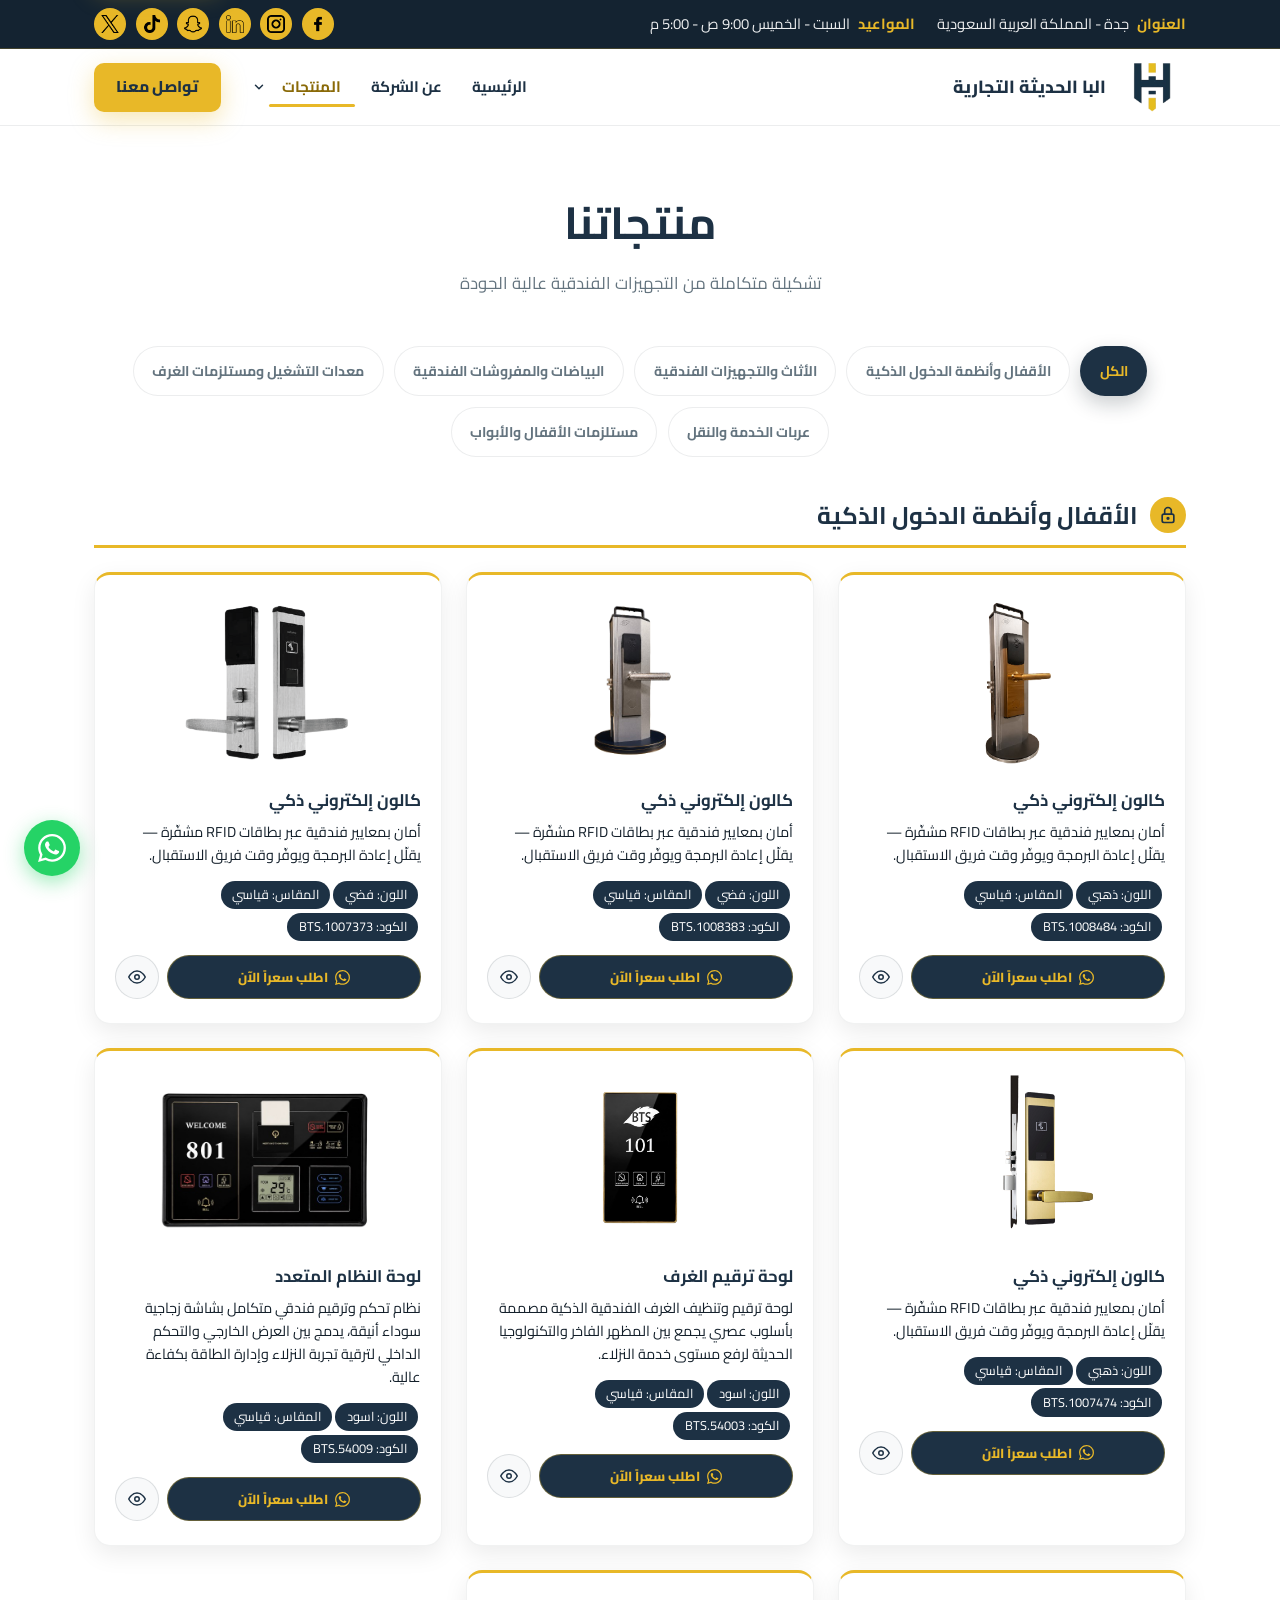
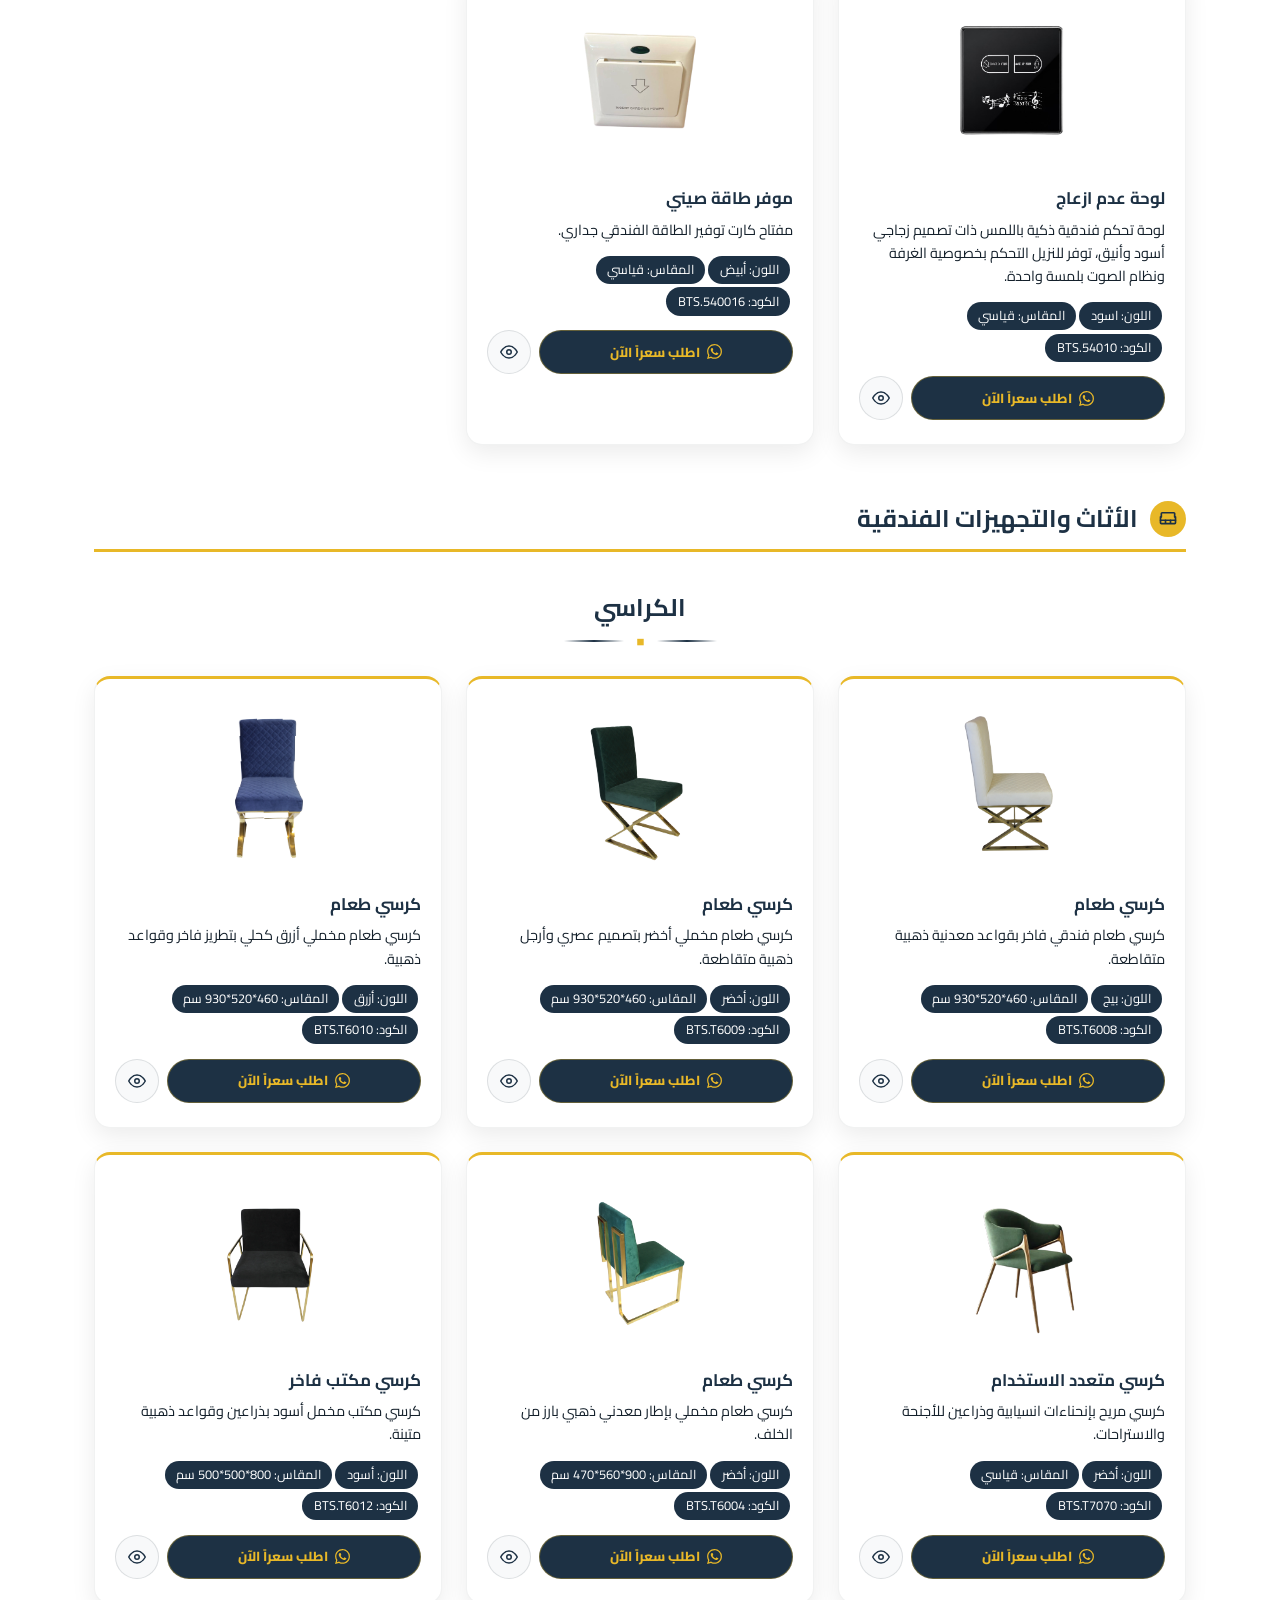
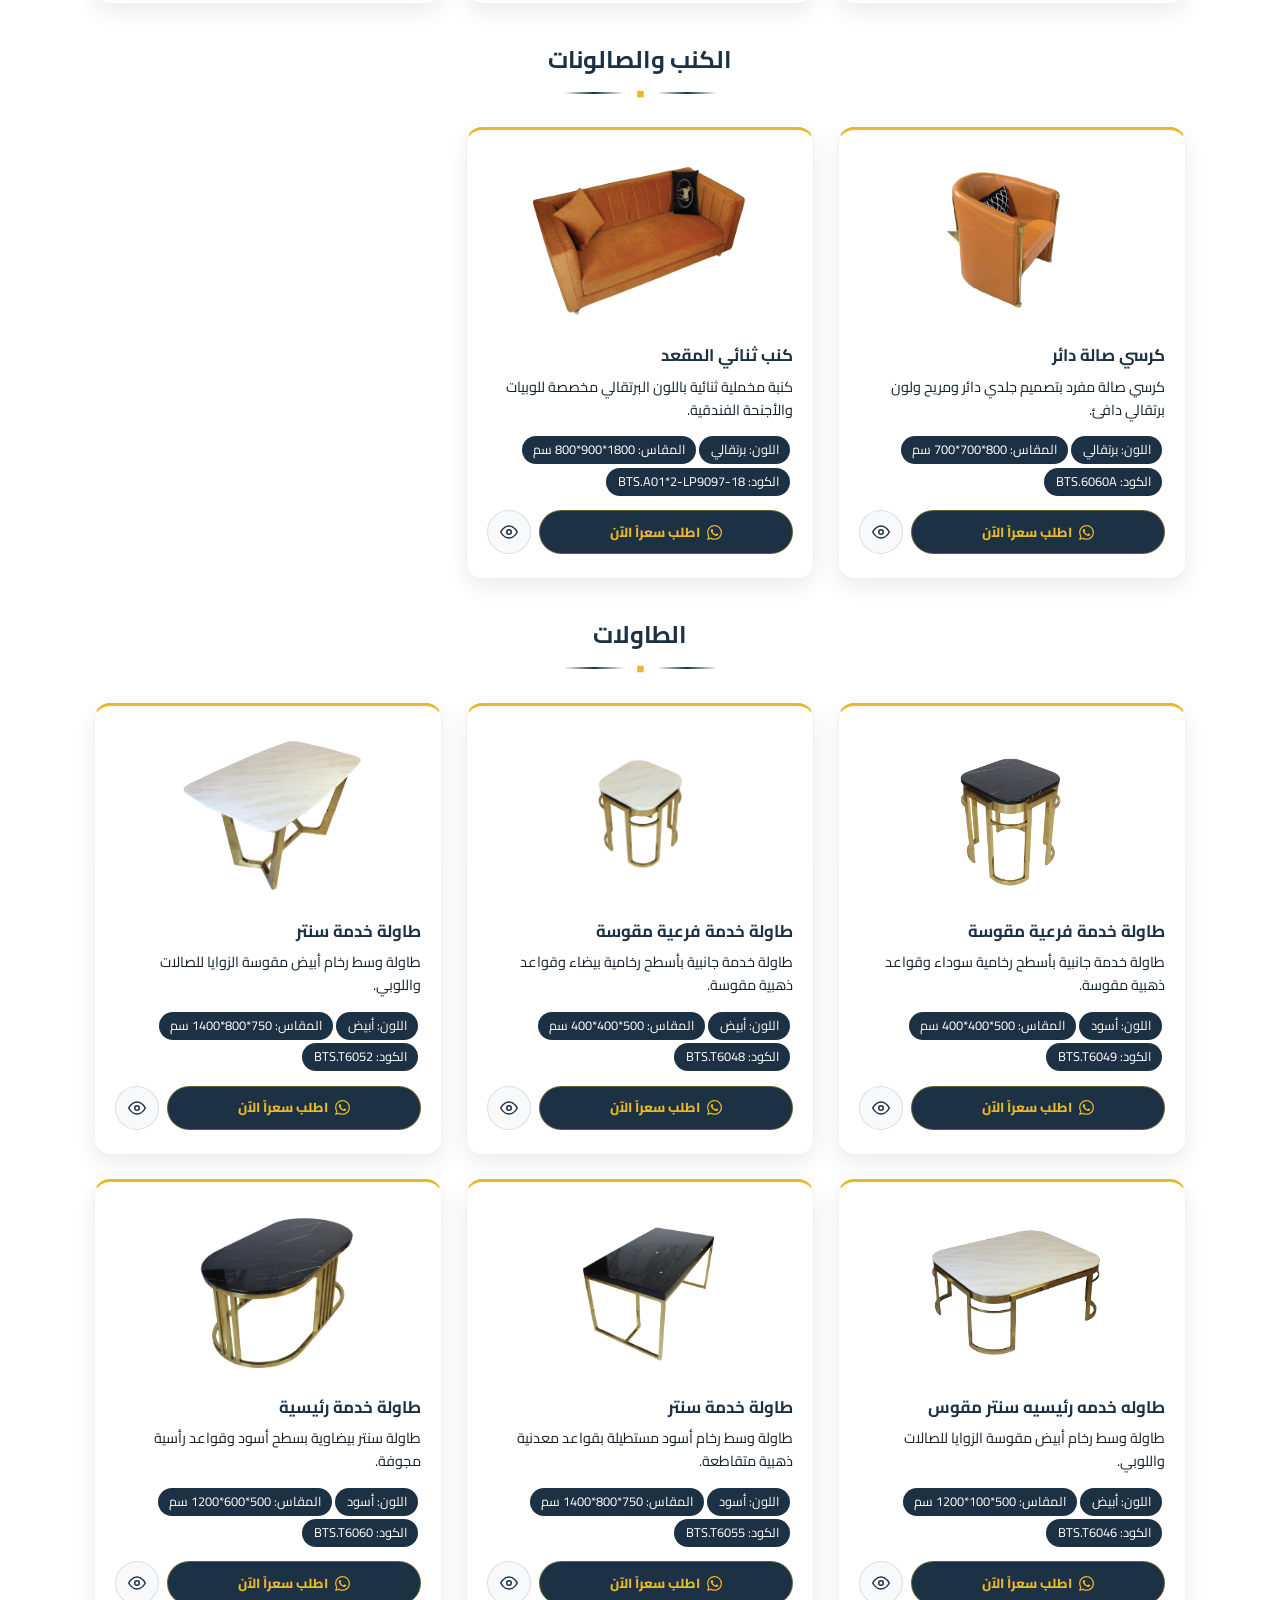
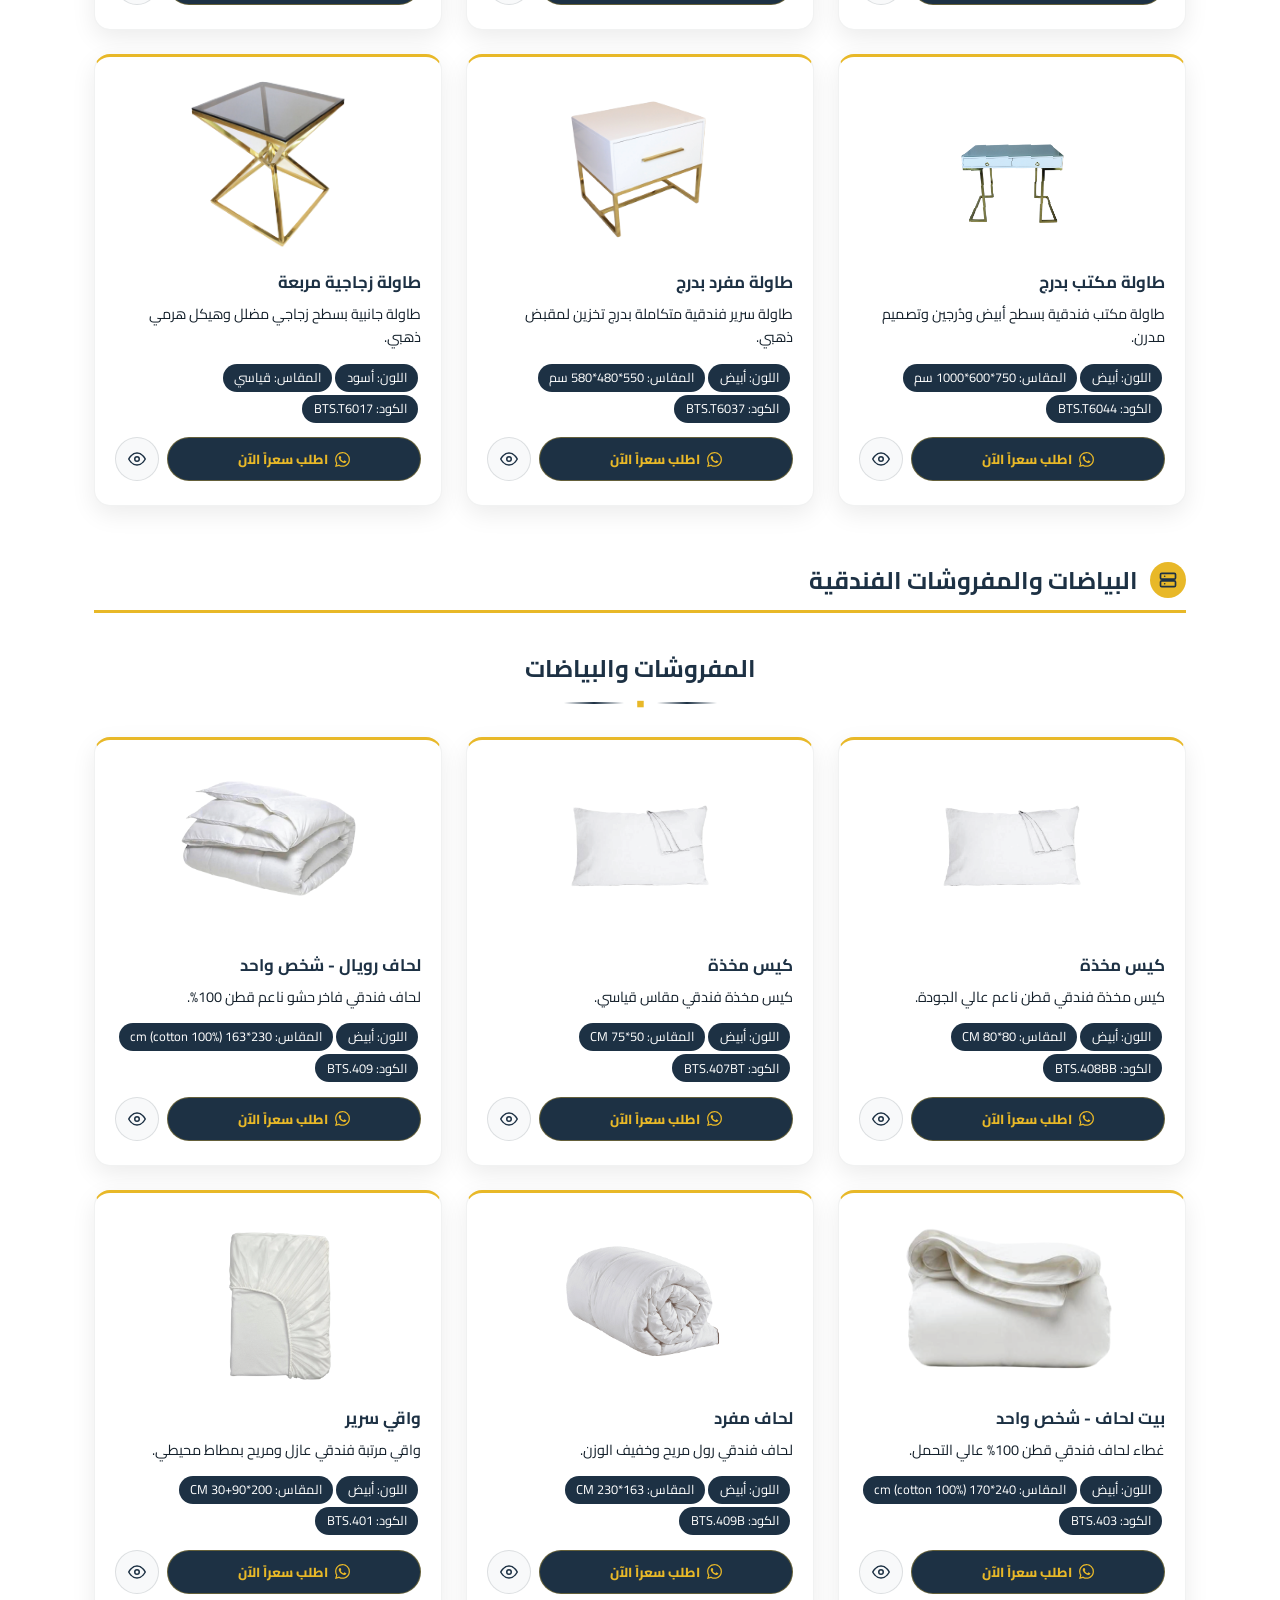
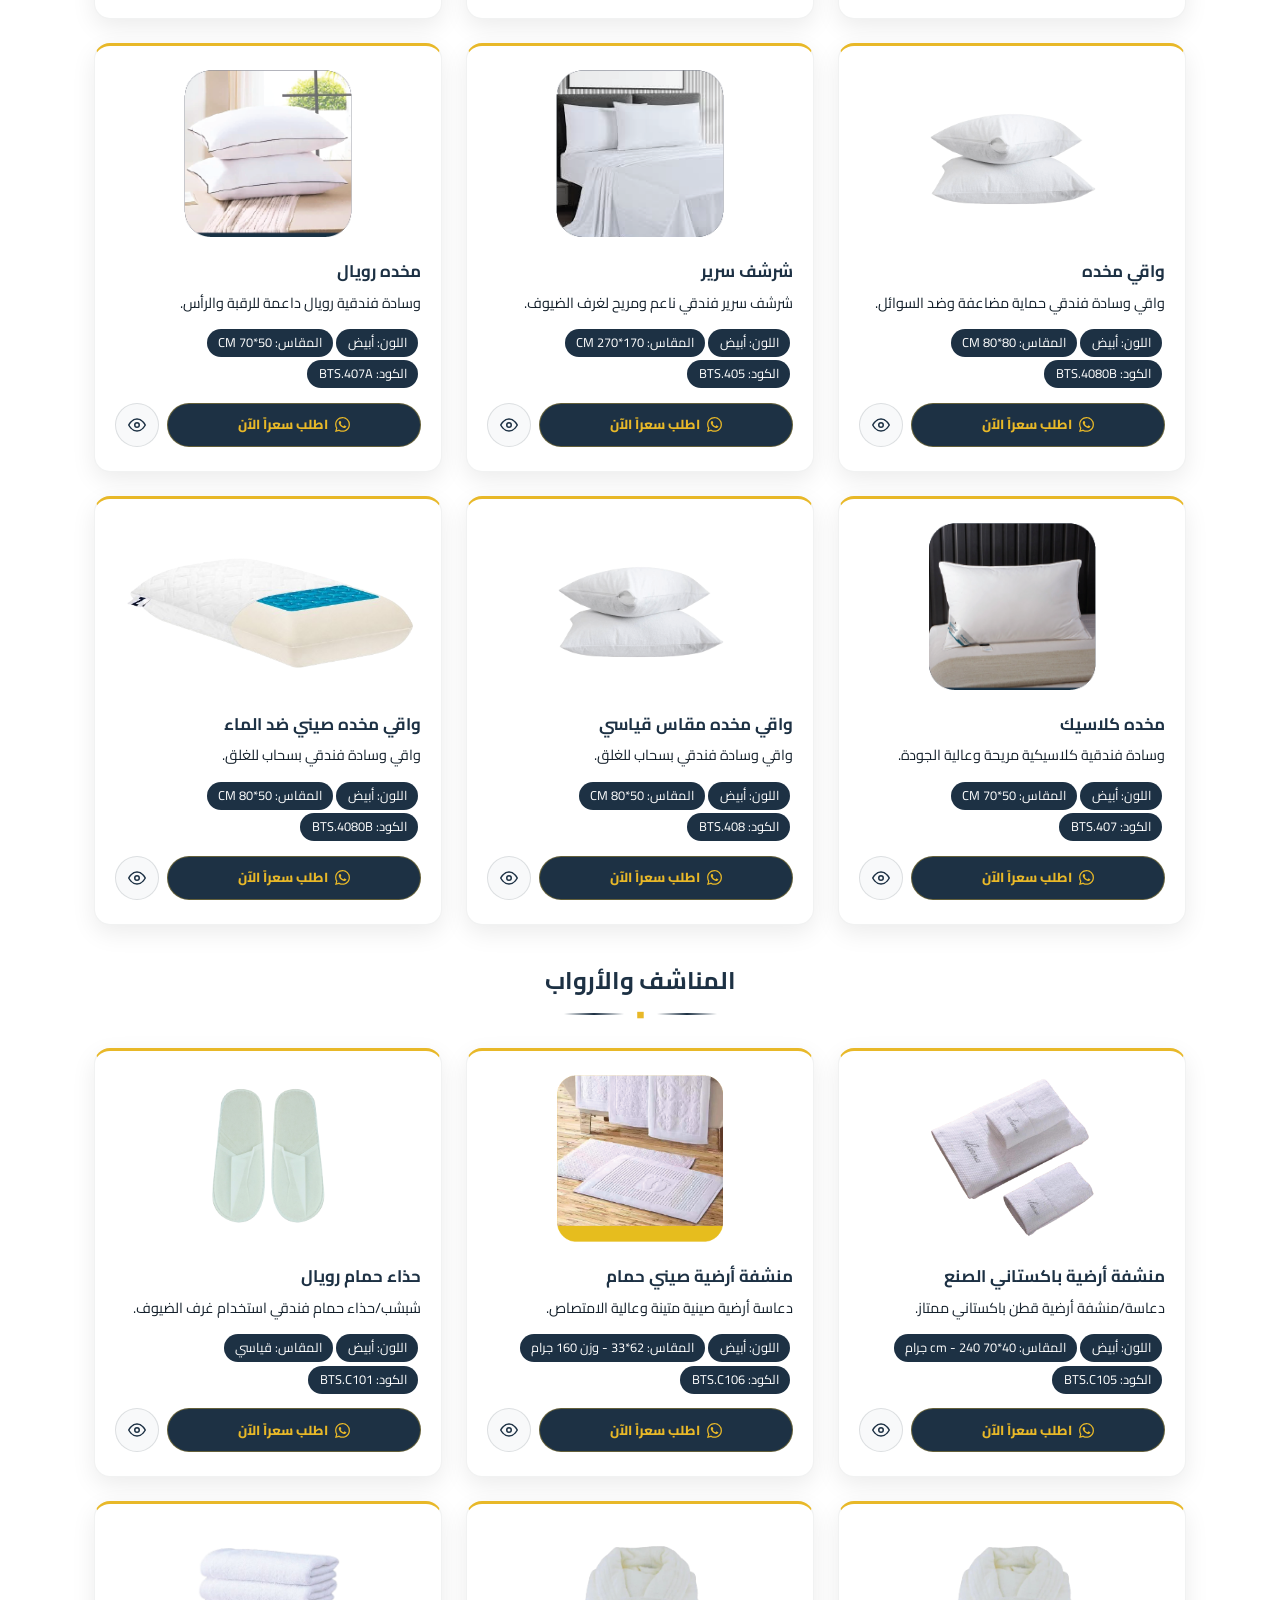
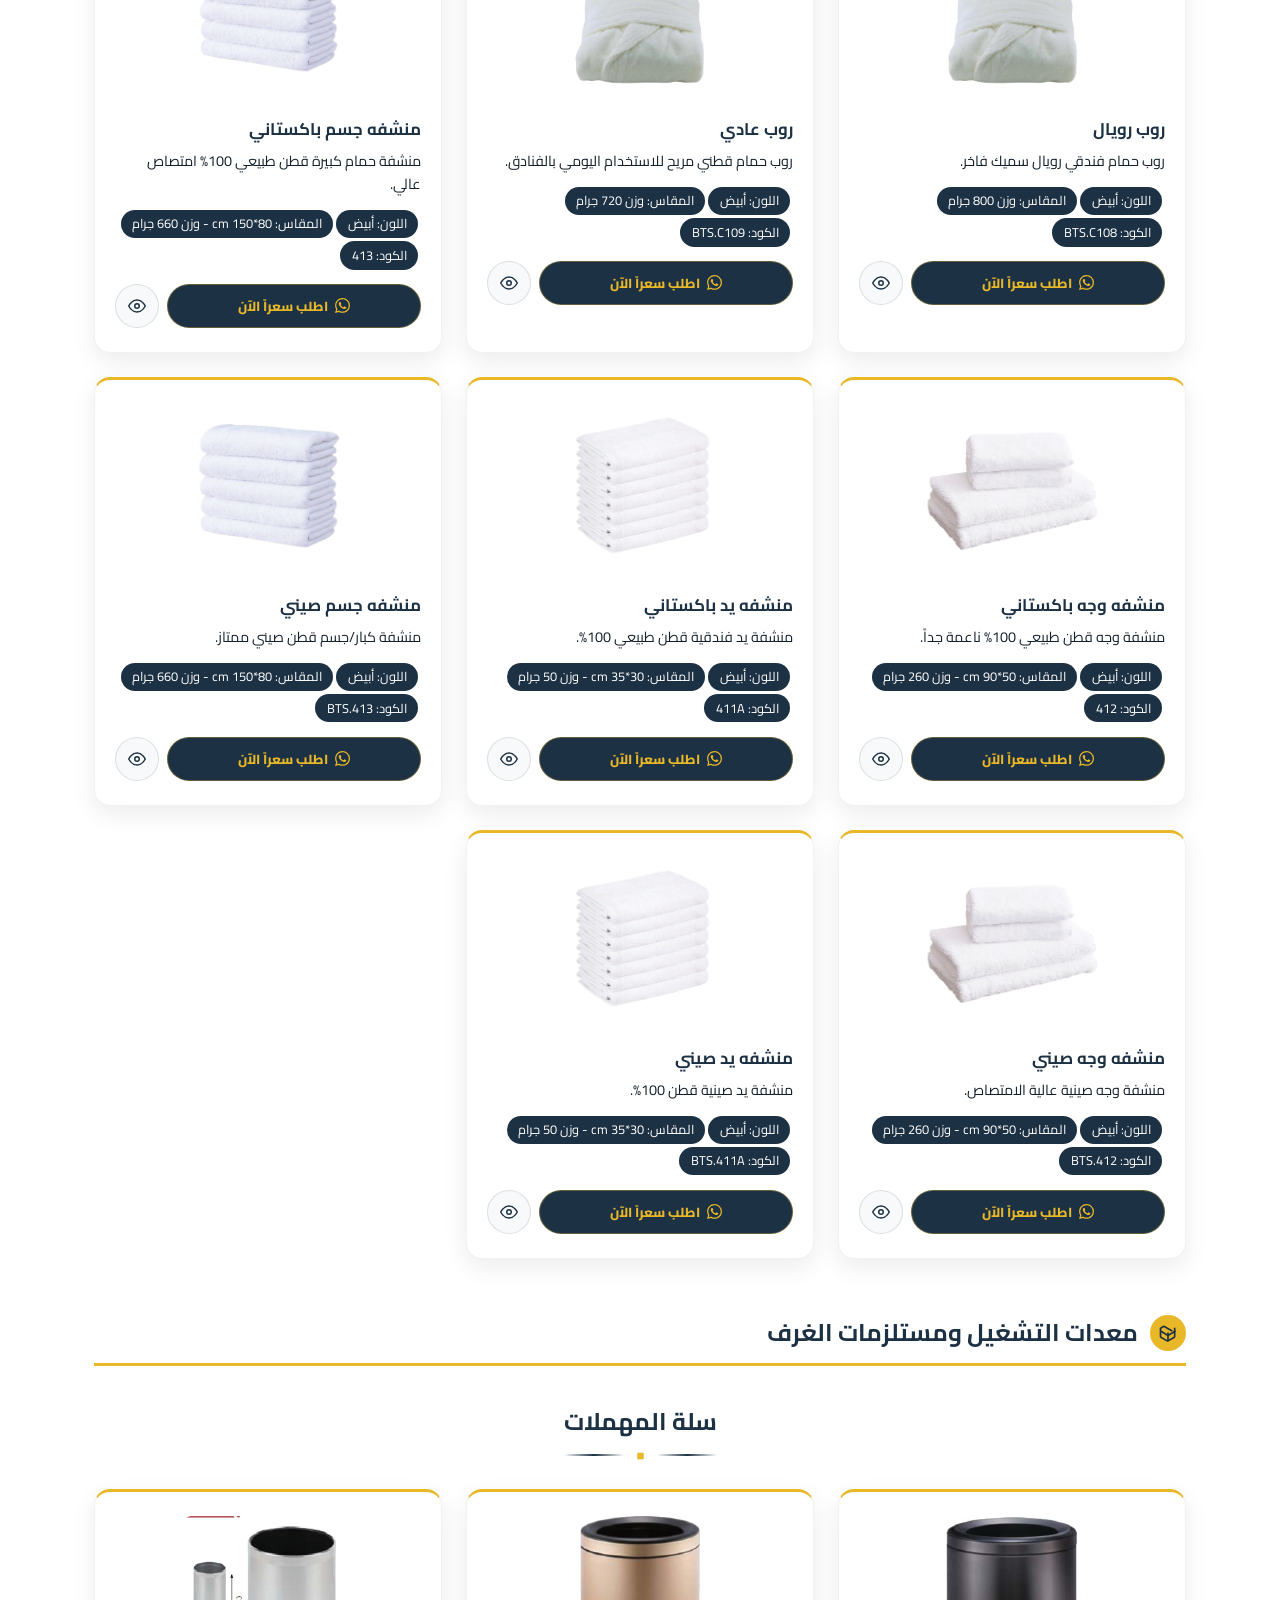
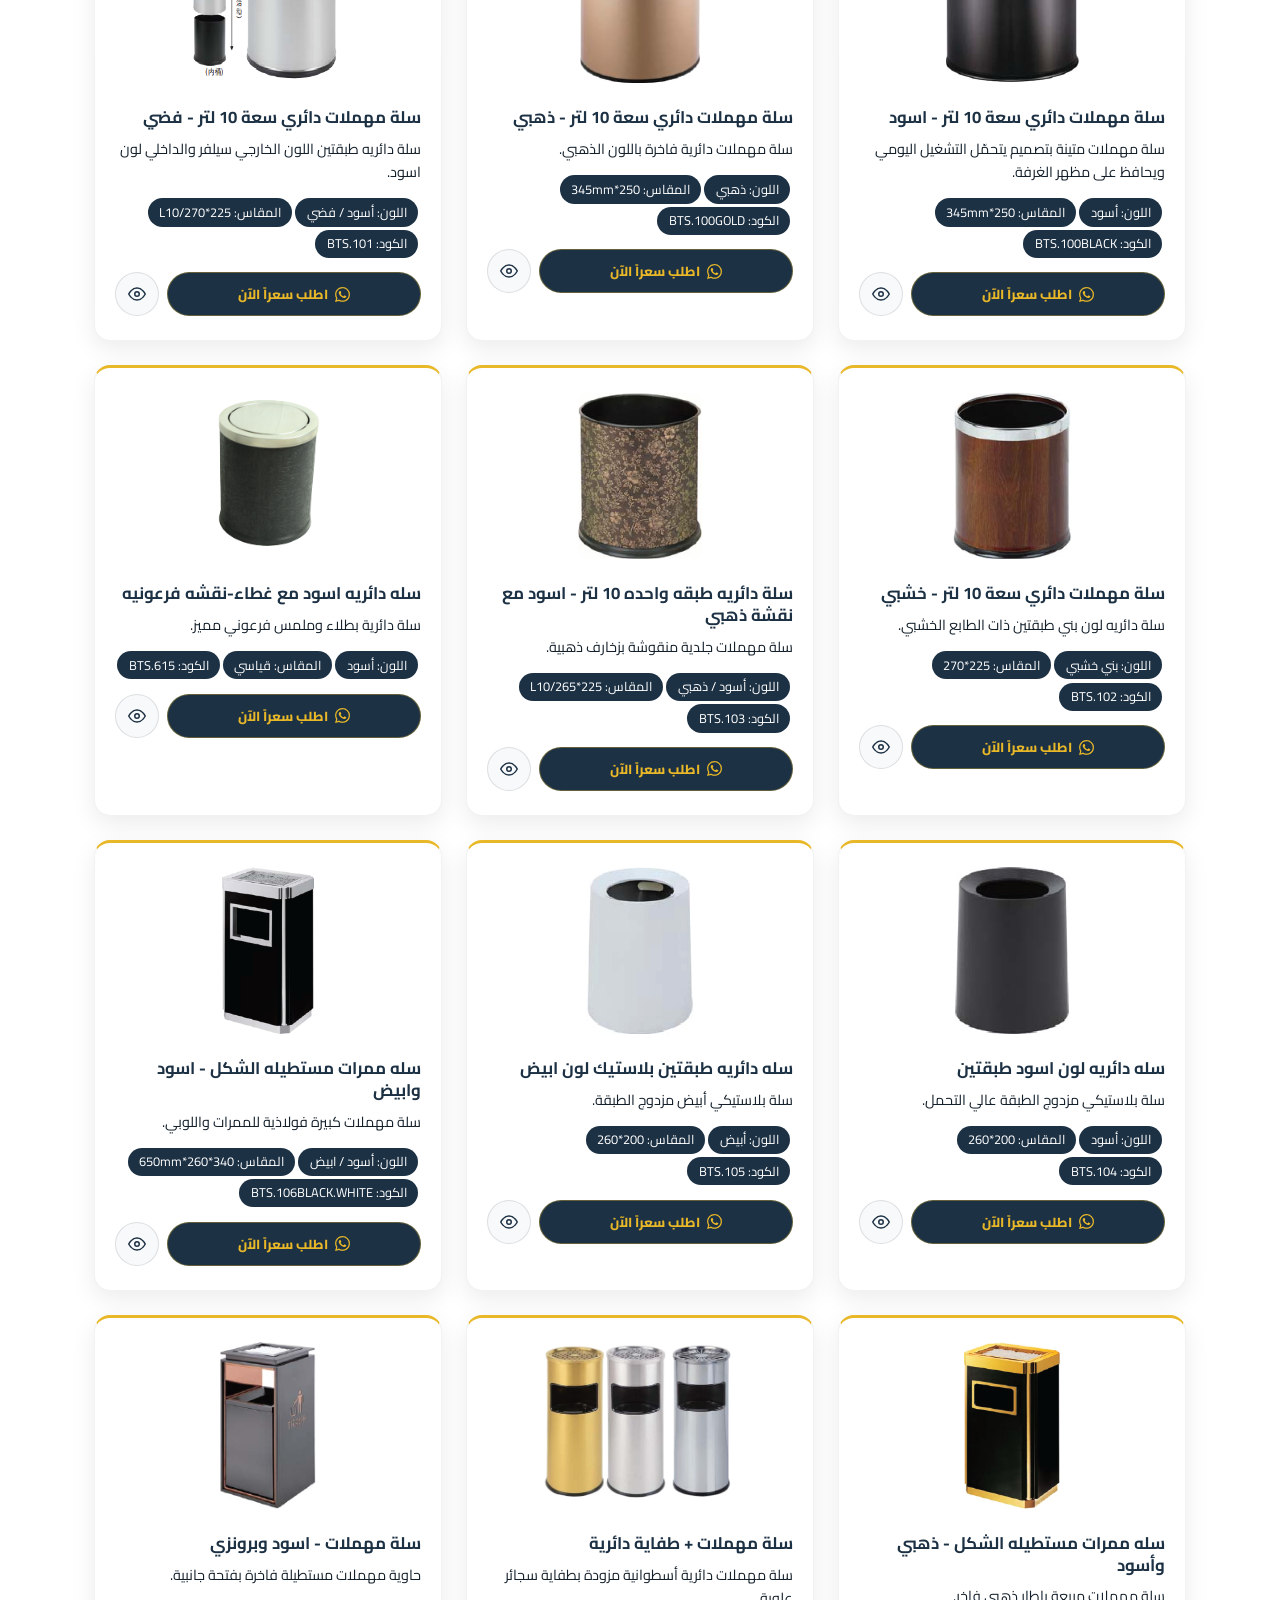
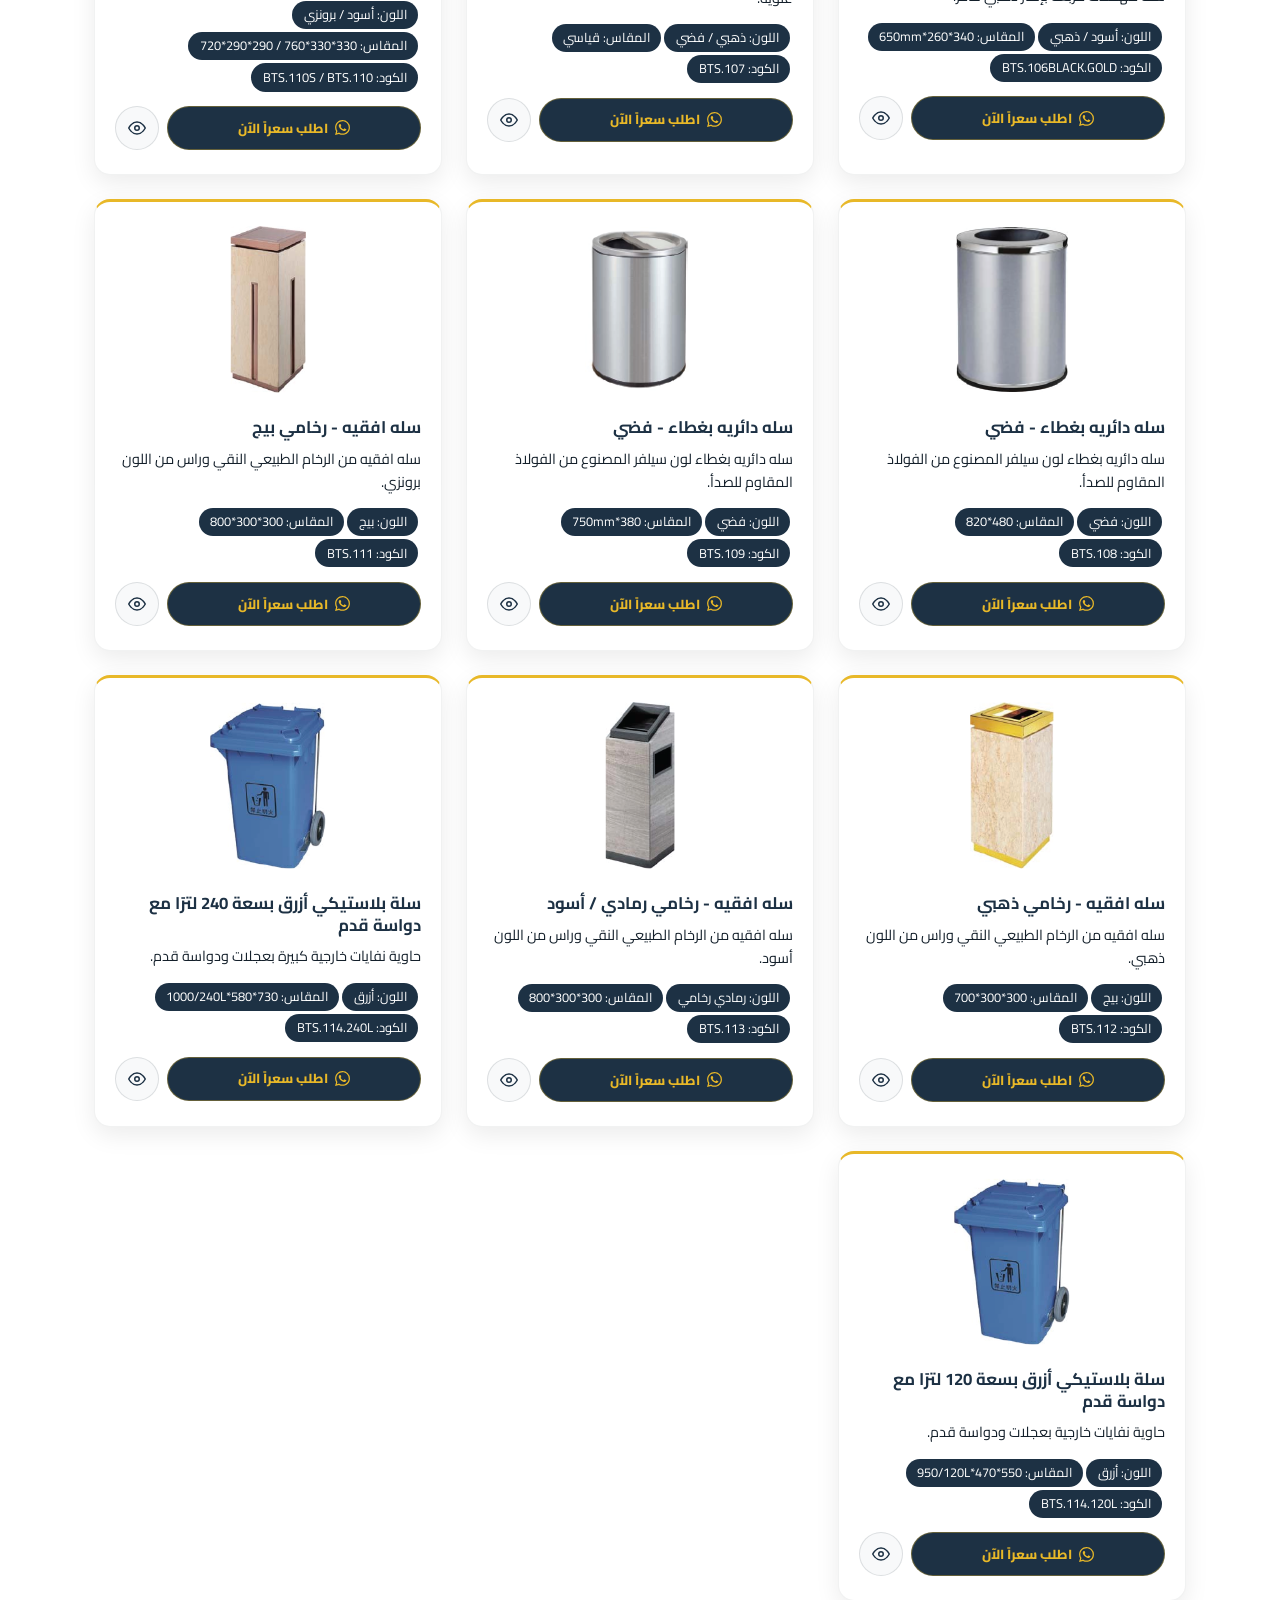
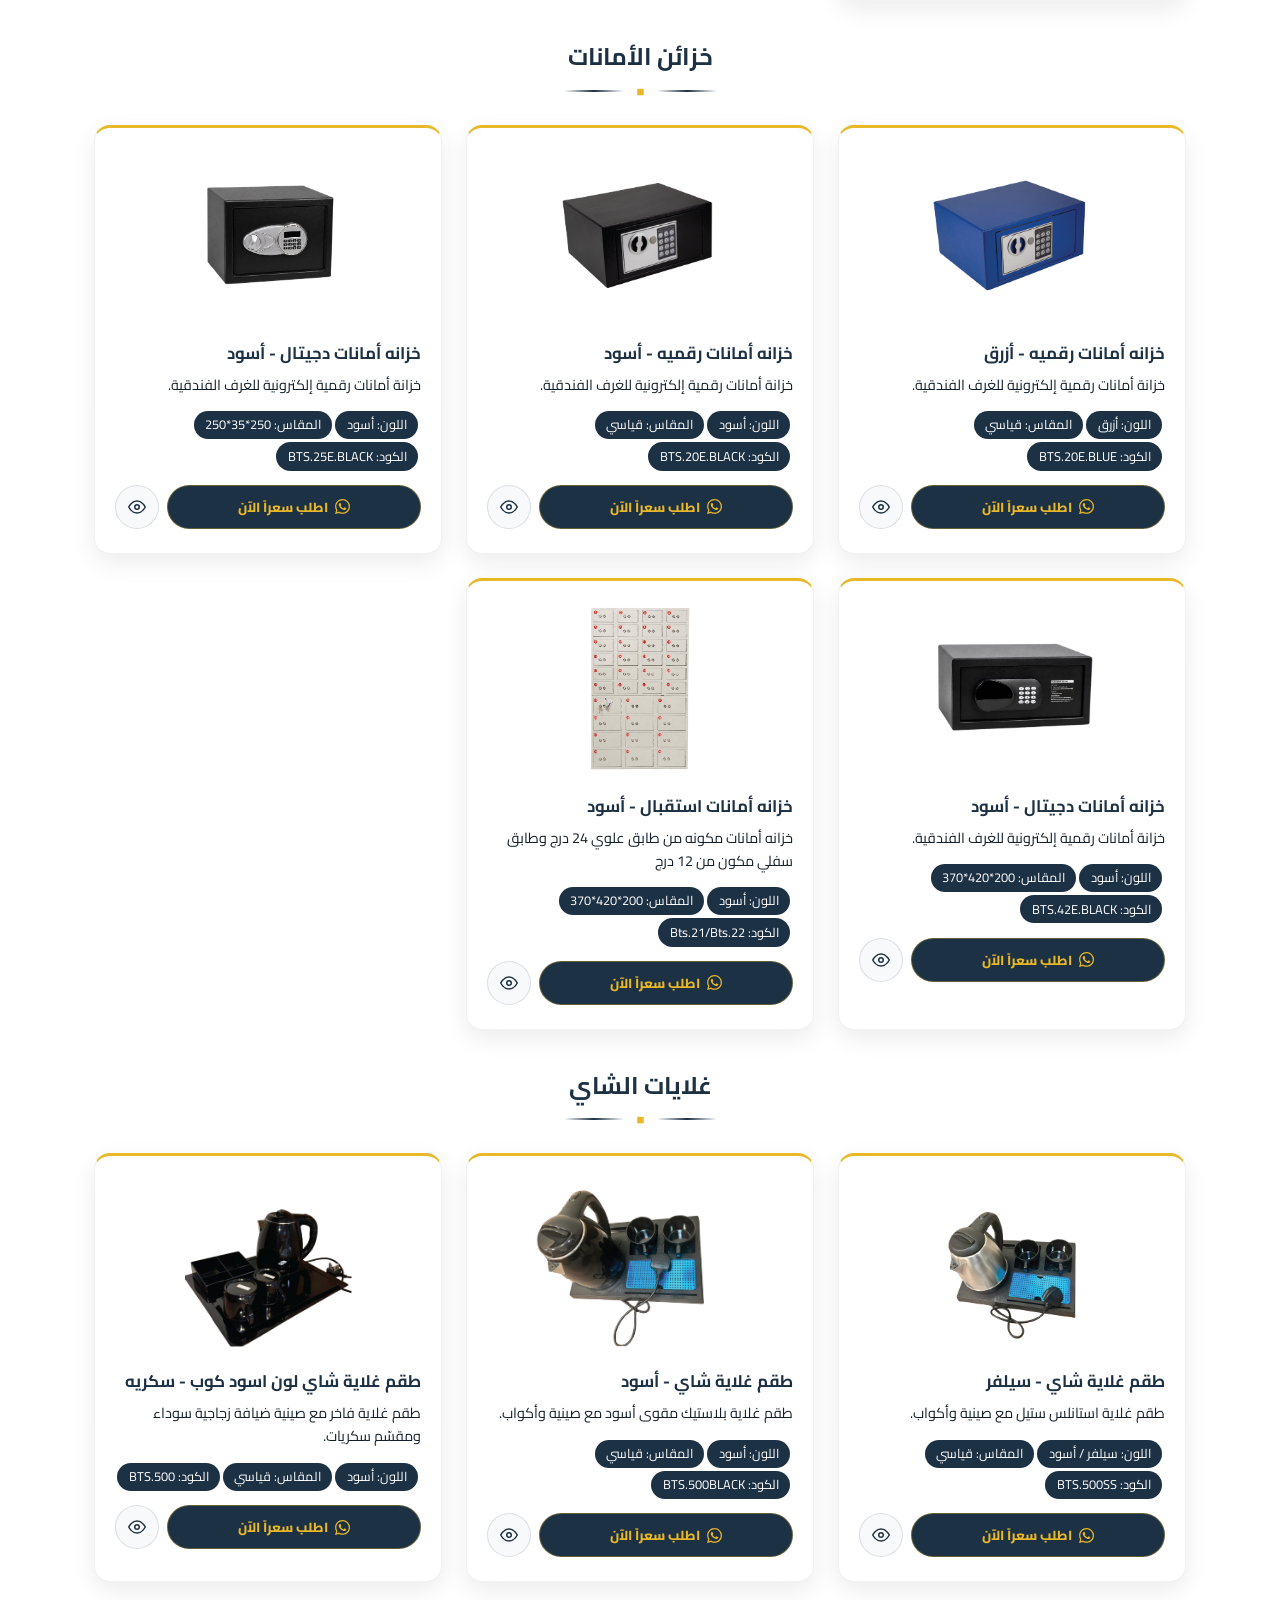
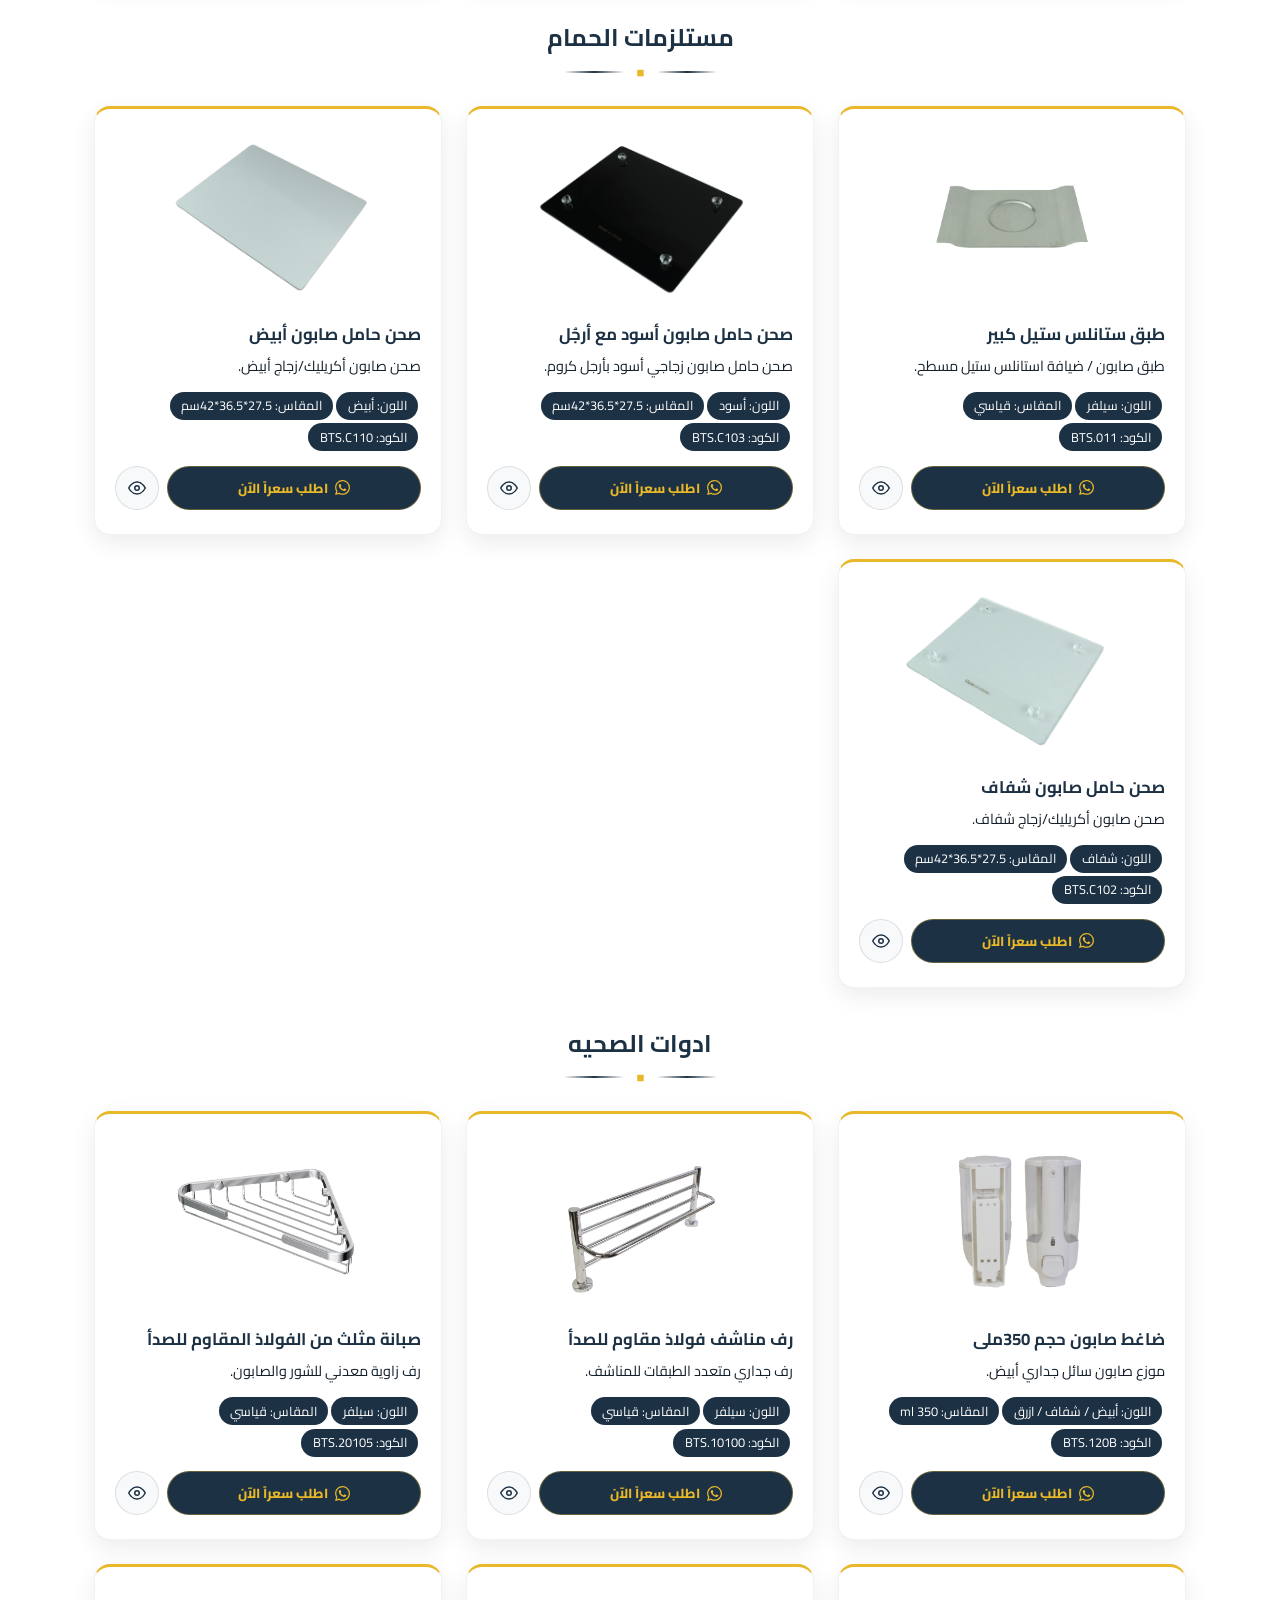
==== commit 0f387da3: "Fix responsive category filters, add product descriptions & update styling" ====
--- a/products.html
+++ b/products.html
@@ -41,11 +41,17 @@
             <a href="#" target="_blank" rel="noreferrer" aria-label="إنستغرام">
               <img src="assets/images/icons/instagram.png" alt="" loading="lazy" />
             </a>
+            <a href="#" target="_blank" rel="noreferrer" aria-label="لينكدإن">
+              <img src="assets/images/icons/linkedin.png" alt="" loading="lazy" />
+            </a>
             <a href="#" target="_blank" rel="noreferrer" aria-label="سناب شات">
               <img src="assets/images/icons/snapchat.png" alt="" loading="lazy" />
             </a>
             <a href="#" target="_blank" rel="noreferrer" aria-label="تيك توك">
               <img src="assets/images/icons/tiktok.png" alt="" loading="lazy" />
+            </a>
+            <a href="#" target="_blank" rel="noreferrer" aria-label="تويتر">
+              <img src="assets/images/icons/twitter.png" alt="" loading="lazy" />
             </a>
           </div>
         </div>
@@ -155,8 +161,10 @@
             <div class="drawer-social">
               <a href="#" aria-label="فيسبوك"><img src="assets/images/icons/facebook.png" alt="" /></a>
               <a href="#" aria-label="إنستغرام"><img src="assets/images/icons/instagram.png" alt="" /></a>
+              <a href="#" aria-label="لينكدإن"><img src="assets/images/icons/linkedin.png" alt="" /></a>
               <a href="#" aria-label="سناب شات"><img src="assets/images/icons/snapchat.png" alt="" /></a>
               <a href="#" aria-label="تيك توك"><img src="assets/images/icons/tiktok.png" alt="" /></a>
+              <a href="#" aria-label="تويتر"><img src="assets/images/icons/twitter.png" alt="" /></a>
             </div>
           </div>
         </div>
@@ -251,8 +259,10 @@
           <div class="footer-social">
             <a href="#" aria-label="فيسبوك"><img src="assets/images/icons/facebook.png" alt="" /></a>
             <a href="#" aria-label="إنستغرام"><img src="assets/images/icons/instagram.png" alt="" /></a>
+            <a href="#" aria-label="لينكدإن"><img src="assets/images/icons/linkedin.png" alt="" /></a>
             <a href="#" aria-label="سناب شات"><img src="assets/images/icons/snapchat.png" alt="" /></a>
             <a href="#" aria-label="تيك توك"><img src="assets/images/icons/tiktok.png" alt="" /></a>
+            <a href="#" aria-label="تويتر"><img src="assets/images/icons/twitter.png" alt="" /></a>
           </div>
         </div>
       </div>
--- a/assets/css/styles.css
+++ b/assets/css/styles.css
@@ -399,31 +399,32 @@
   width: 32px;
   height: 32px;
   border-radius: 50%;
-  background: rgba(255, 255, 255, 0.08);
+  background: var(--gold);
   display: grid;
   place-items: center;
-  border: 1px solid rgba(232, 184, 40, 0.2);
+  border: 1px solid rgba(232, 184, 40, 0.4);
   transition: background 0.2s ease, transform 0.2s ease, box-shadow 0.2s ease;
 }
 
 .topbar-social a:hover,
 .drawer-social a:hover {
-  background: var(--gold);
+  background: #f1c245;
   transform: translateY(-2px);
   box-shadow: var(--shadow-gold);
 }
 
 .topbar-social img,
 .drawer-social img {
-  width: 16px;
-  height: 16px;
-  filter: brightness(0) saturate(100%) invert(74%) sepia(75%) saturate(3) hue-rotate(5deg) brightness(0.95);
-  transition: filter 0.2s ease;
+  width: 18px;
+  height: 18px;
+  object-fit: contain;
+  display: block;
+  transition: transform 0.2s ease;
 }
 
 .topbar-social a:hover img,
 .drawer-social a:hover img {
-  filter: brightness(0) saturate(100%) invert(16%) sepia(36%) saturate(1450%) hue-rotate(170deg) brightness(0.9);
+  transform: scale(1.06);
 }
 
 /* Enlarge the tap/click area of social icons without changing layout */
@@ -2144,43 +2145,80 @@
   display: flex;
   flex-wrap: wrap;
   justify-content: center;
-  gap: 0.5rem;
+  gap: 0.65rem;
+  width: 100%;
+  background: transparent;
+  border: 0;
+  padding: 0;
+  box-shadow: none;
+}
+
+.filter-btn {
+  border: 1px solid rgba(20, 32, 43, 0.08);
   background: var(--white);
-  border: 1px solid rgba(20, 32, 43, 0.08);
-  border-radius: var(--radius-full);
-  padding: 0.4rem;
-  box-shadow: var(--shadow-soft);
-}
-
-.filter-btn {
-  border: 0;
-  background: transparent;
   color: var(--muted);
   font-family: inherit;
   font-size: 0.88rem;
   font-weight: var(--fw-bold);
-  padding: 0.55rem 1.1rem;
-  border-radius: var(--radius-full);
+  padding: 0.7rem 1.15rem;
+  border-radius: 999px;
   cursor: pointer;
+  white-space: nowrap;
   transition: background var(--duration-fast) ease,
               color var(--duration-fast) ease,
               box-shadow var(--duration-fast) ease,
-              transform var(--duration-fast) var(--ease-out);
+              transform var(--duration-fast) var(--ease-out),
+              border-color var(--duration-fast) ease;
 }
 
 .filter-btn:hover {
   color: var(--navy);
-  background: rgba(232, 184, 40, 0.1);
+  background: rgba(232, 184, 40, 0.12);
+  border-color: rgba(232, 184, 40, 0.34);
+  box-shadow: 0 6px 18px rgba(20, 32, 43, 0.08);
 }
 
 .filter-btn.is-active {
   background: var(--navy);
   color: var(--gold);
-  box-shadow: 0 6px 16px rgba(20, 32, 43, 0.28);
+  border-color: transparent;
+  box-shadow: 0 8px 20px rgba(20, 32, 43, 0.22);
 }
 
 .filter-btn:active {
   transform: scale(0.97);
+}
+
+@media (max-width: 768px) {
+  .product-toolbar {
+    margin-bottom: 1.75rem;
+  }
+
+  .product-filters {
+    display: flex;
+    flex-wrap: wrap;
+    justify-content: center;
+    gap: 8px;
+    overflow: visible;
+    padding-bottom: 0.2rem;
+  }
+
+  .filter-btn {
+    font-size: 0.85rem;
+    padding: 6px 14px;
+    flex-shrink: 0;
+  }
+}
+
+@media (max-width: 480px) {
+  .filter-btn {
+    font-size: 0.78rem;
+    padding: 0.55rem 0.9rem;
+  }
+
+  .product-toolbar {
+    gap: 0.6rem;
+  }
 }
 
 /* Filtering states */
@@ -2217,9 +2255,7 @@
     font-size: 0.78rem;
     padding: 0.45rem 0.85rem;
   }
-  .product-filters {
-    border-radius: 14px;
-  }
+
   .product-toolbar {
     gap: 0.6rem;
   }
@@ -3464,25 +3500,26 @@
   width: 34px;
   height: 34px;
   border-radius: 50%;
-  background: rgba(255, 255, 255, 0.08);
+  background: var(--gold);
   display: grid;
   place-items: center;
-  border: 1px solid rgba(232, 184, 40, 0.15);
+  border: 1px solid rgba(232, 184, 40, 0.4);
   transition: background 0.2s ease;
 }
 
 .footer-social a:hover {
-  background: var(--gold);
+  background: #f1c245;
 }
 
 .footer-social img {
-  width: 16px;
-  height: 16px;
-  filter: brightness(0) saturate(100%) invert(74%) sepia(75%) saturate(3) hue-rotate(5deg) brightness(0.95);
+  width: 18px;
+  height: 18px;
+  object-fit: contain;
+  display: block;
 }
 
 .footer-social a:hover img {
-  filter: brightness(0) saturate(100%) invert(16%) sepia(36%) saturate(1450%) hue-rotate(170deg) brightness(0.9);
+  transform: scale(1.06);
 }
 
 /* Inline footer contact items — icon + text on the same row (all screens) */
@@ -3983,19 +4020,19 @@
 .product-modal {
   background: var(--white);
   border-radius: var(--radius-lg);
-  max-width: 480px;
-  width: 100%;
+  max-width: 600px;
+  width: min(85vw, 600px);
   position: relative;
-  padding: 1.5rem;
+  padding: 1.6rem;
   box-shadow: 0 20px 60px rgba(0,0,0,0.25);
-  max-height: 90vh;
+  max-height: 92vh;
   overflow-y: auto;
 }
 
 .product-modal-close {
   position: absolute;
-  top: 0.75rem;
-  left: 0.75rem;
+  top: 0.9rem;
+  left: 0.9rem;
   width: 44px;
   height: 44px;
   border: none;
@@ -4018,12 +4055,12 @@
 
 .product-modal-img {
   display: block;
-  width: auto;
-  height: 200px;
+  width: 100%;
+  max-height: 300px;
   max-width: 100%;
   object-fit: contain;
-  margin: 0 auto 1.25rem;
-  border-radius: 6px;
+  margin: 0 auto 1.2rem;
+  border-radius: 8px;
 }
 
 .product-modal-body {
@@ -4031,16 +4068,17 @@
 }
 
 .product-modal-title {
-  font-size: 1.15rem;
+  font-size: 1.28rem;
+  font-weight: 800;
   color: var(--navy);
-  margin: 0 0 0.5rem;
+  margin: 0 0 0.6rem;
 }
 
 .product-modal-desc {
-  font-size: 0.9rem;
+  font-size: 0.85rem;
   color: var(--text);
-  line-height: 1.7;
-  margin: 0 0 1rem;
+  line-height: 1.5;
+  margin: 0 0 0.9rem;
 }
 
 .product-modal-specs {
@@ -4051,8 +4089,8 @@
 }
 
 .product-modal-specs .product-spec {
-  font-size: 0.85rem;
-  padding: 0.25rem 0.8rem;
+  font-size: 0.8rem;
+  padding: 4px 10px;
 }
 
 .product-modal-quote {
@@ -4060,13 +4098,13 @@
   align-items: center;
   justify-content: center;
   gap: 0.5rem;
-  margin-top: 1.25rem;
-  padding: 0.75rem 1.6rem;
+  margin-top: 1.1rem;
+  padding: 11px 22px;
   border-radius: var(--radius-full);
   background: var(--navy);
   color: var(--gold);
   font-weight: var(--fw-extrabold);
-  font-size: 0.95rem;
+  font-size: 0.9rem;
   border: 1px solid rgba(232, 184, 40, 0.35);
   transition: background var(--duration-fast) ease,
               color var(--duration-fast) ease,
@@ -4085,6 +4123,43 @@
 
 .product-modal-quote:active {
   transform: translateY(0);
+}
+
+@media (max-width: 768px) {
+  .product-modal-overlay {
+    padding: 0.75rem;
+  }
+
+  .product-modal {
+    width: 85vw;
+    max-width: 85vw;
+    padding: 1rem;
+    max-height: 92vh;
+  }
+
+  .product-modal-img {
+    max-height: 220px;
+    margin-bottom: 0.9rem;
+  }
+
+  .product-modal-title {
+    font-size: 1.05rem;
+  }
+
+  .product-modal-desc {
+    font-size: 0.85rem;
+    line-height: 1.5;
+  }
+
+  .product-modal-specs .product-spec {
+    font-size: 0.8rem;
+    padding: 4px 10px;
+  }
+
+  .product-modal-quote {
+    padding: 11px 22px;
+    font-size: 0.9rem;
+  }
 }
 
 /* ==========================================
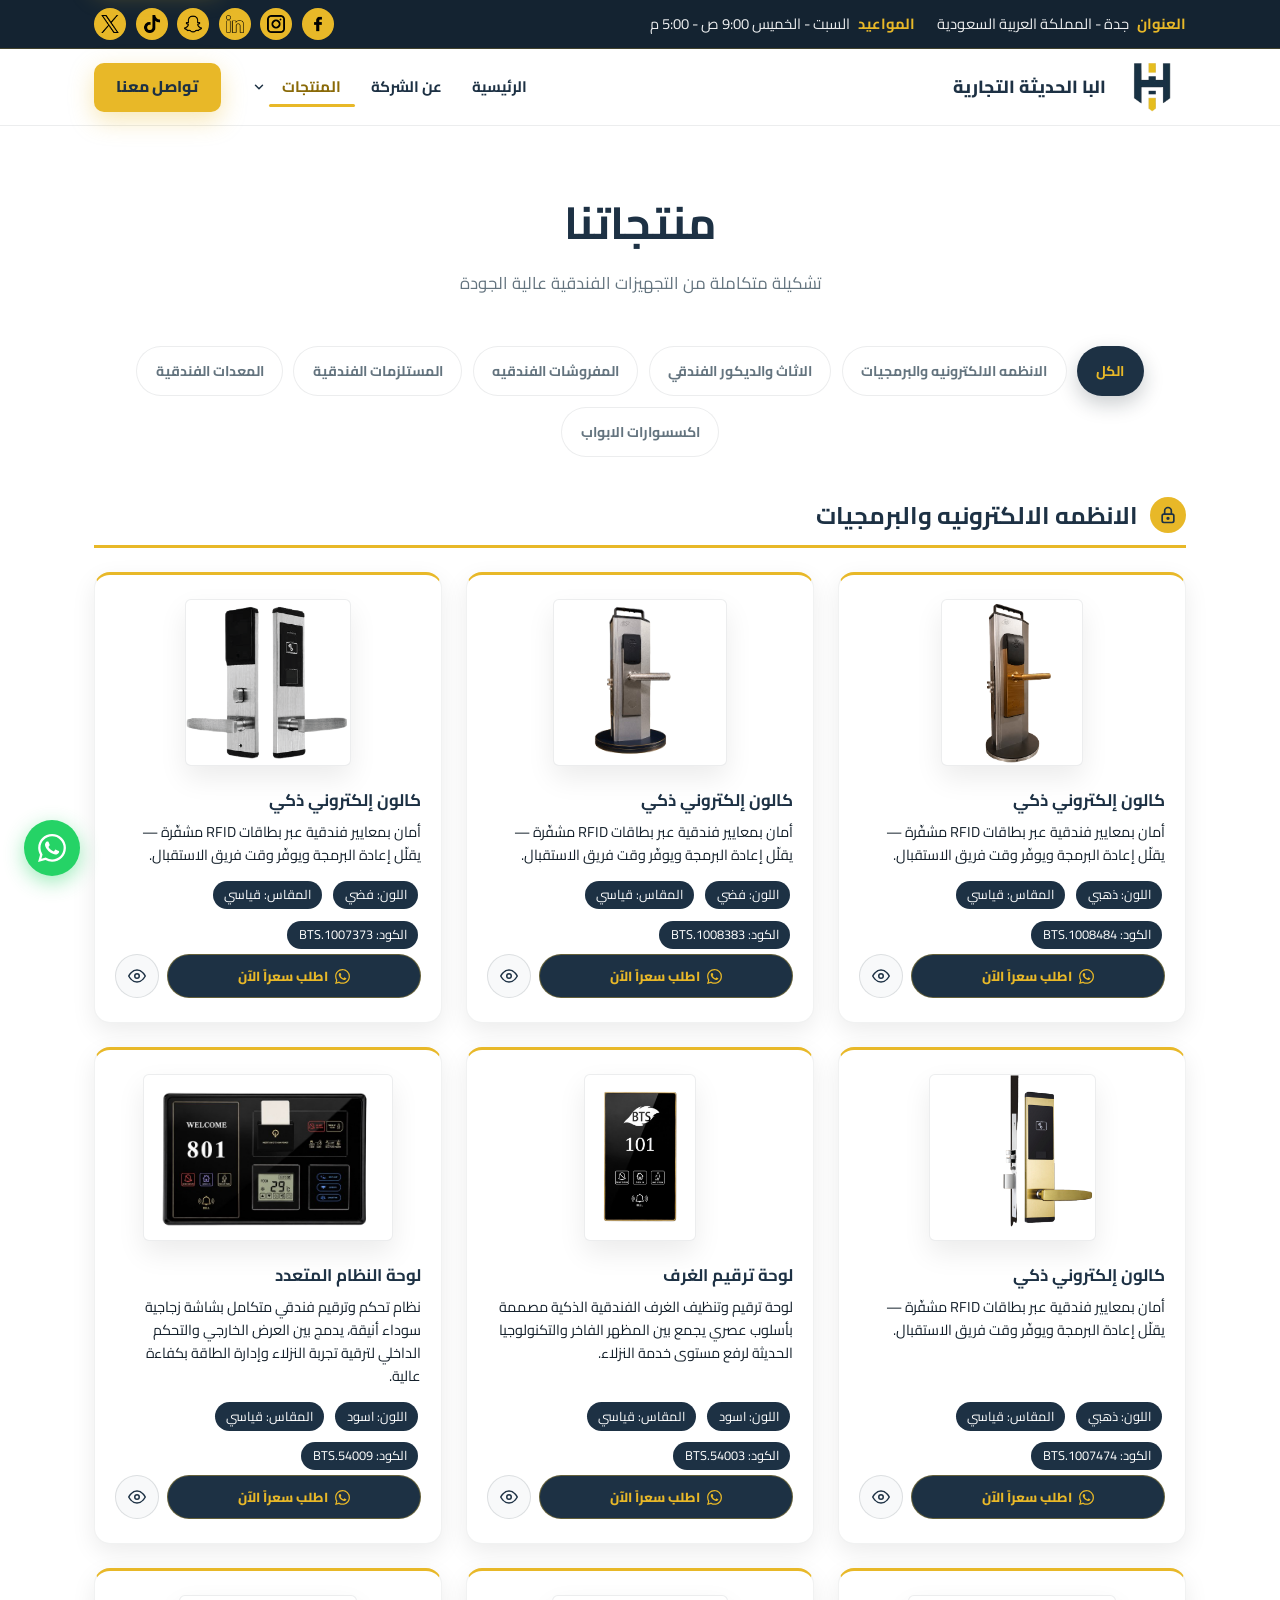
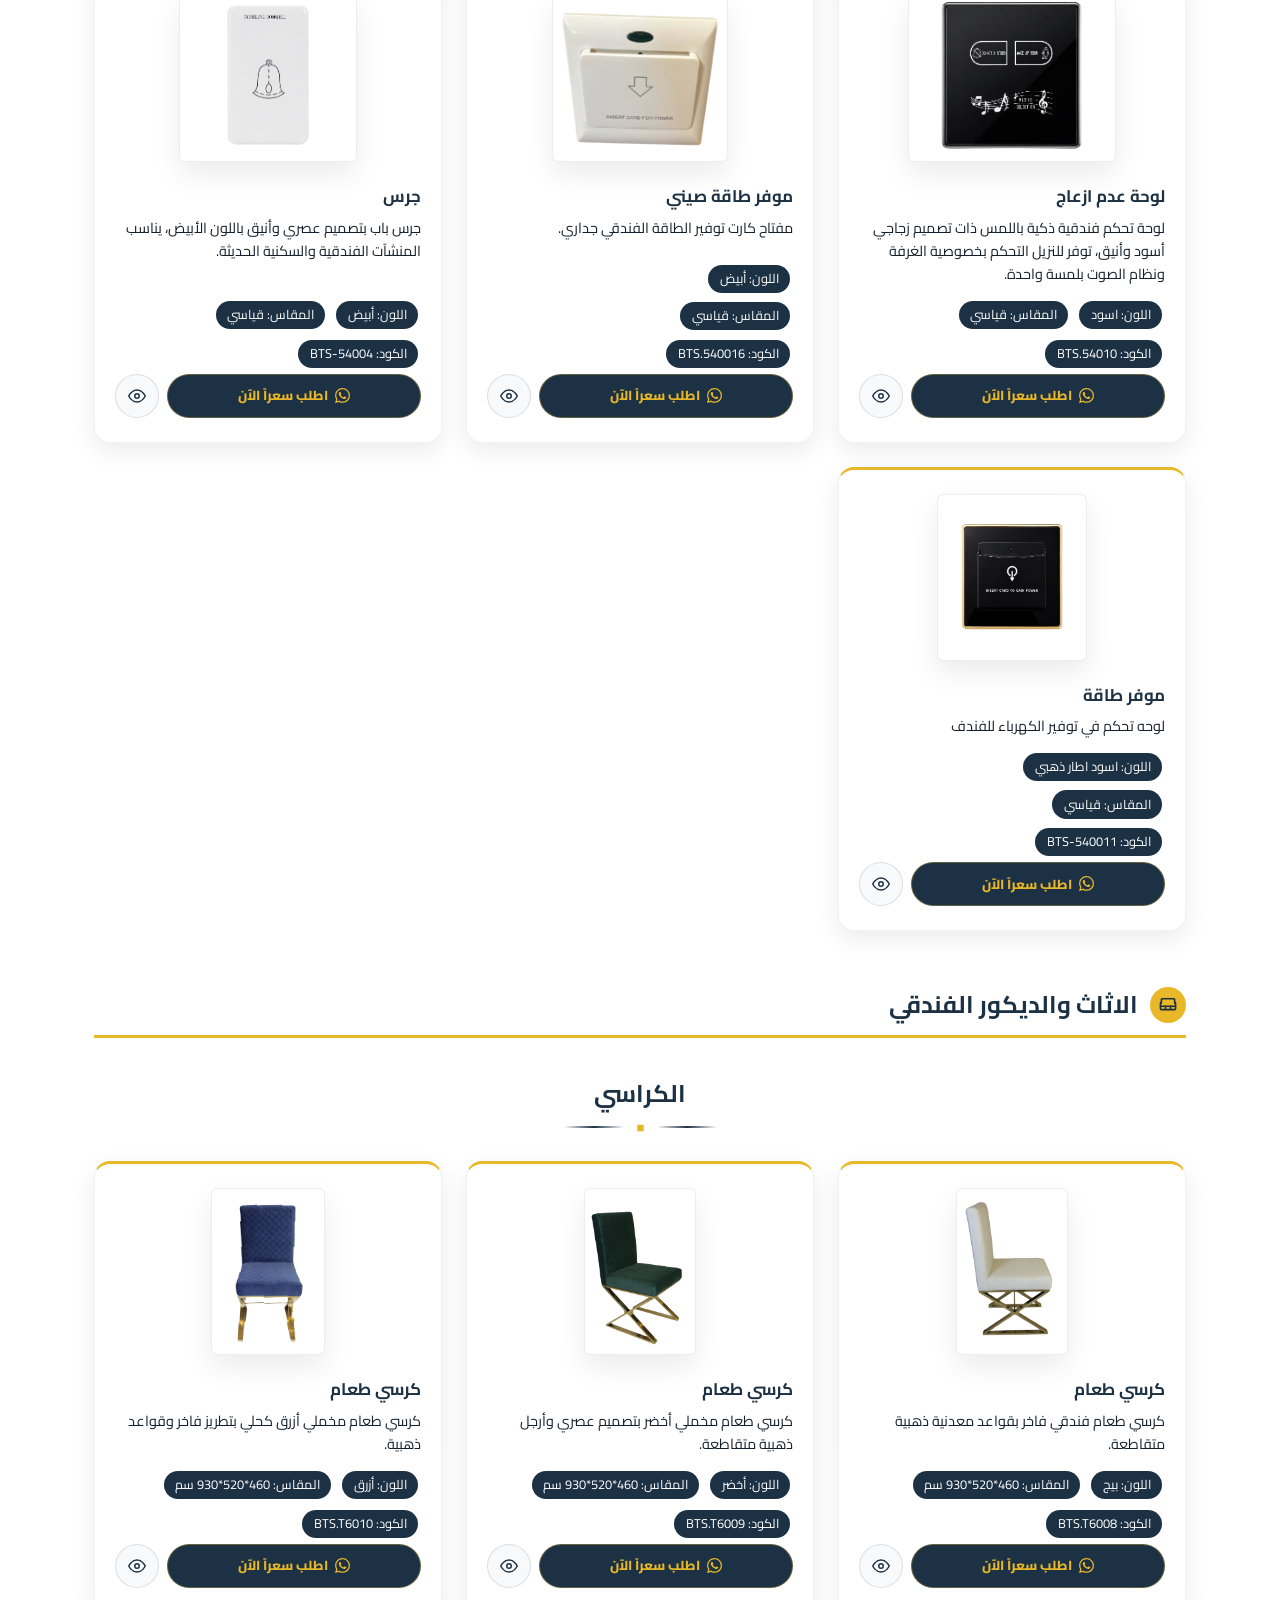
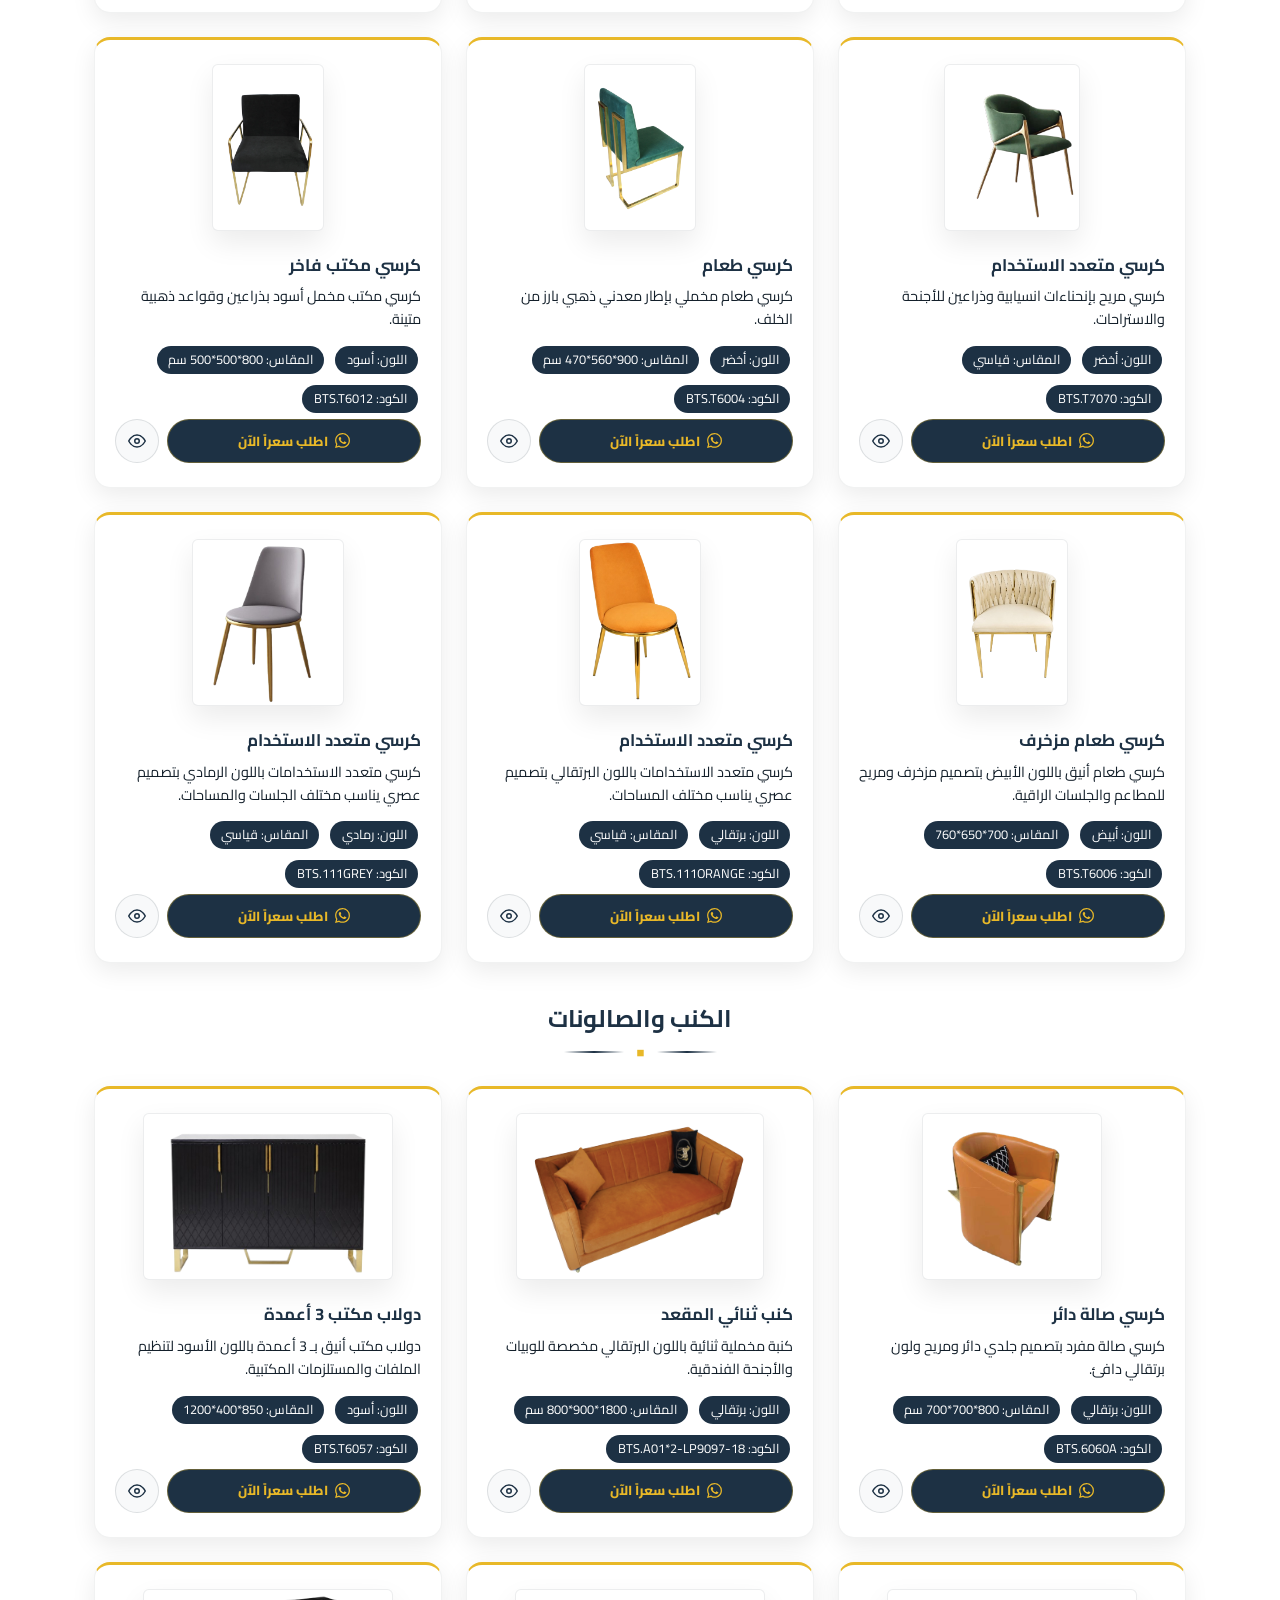
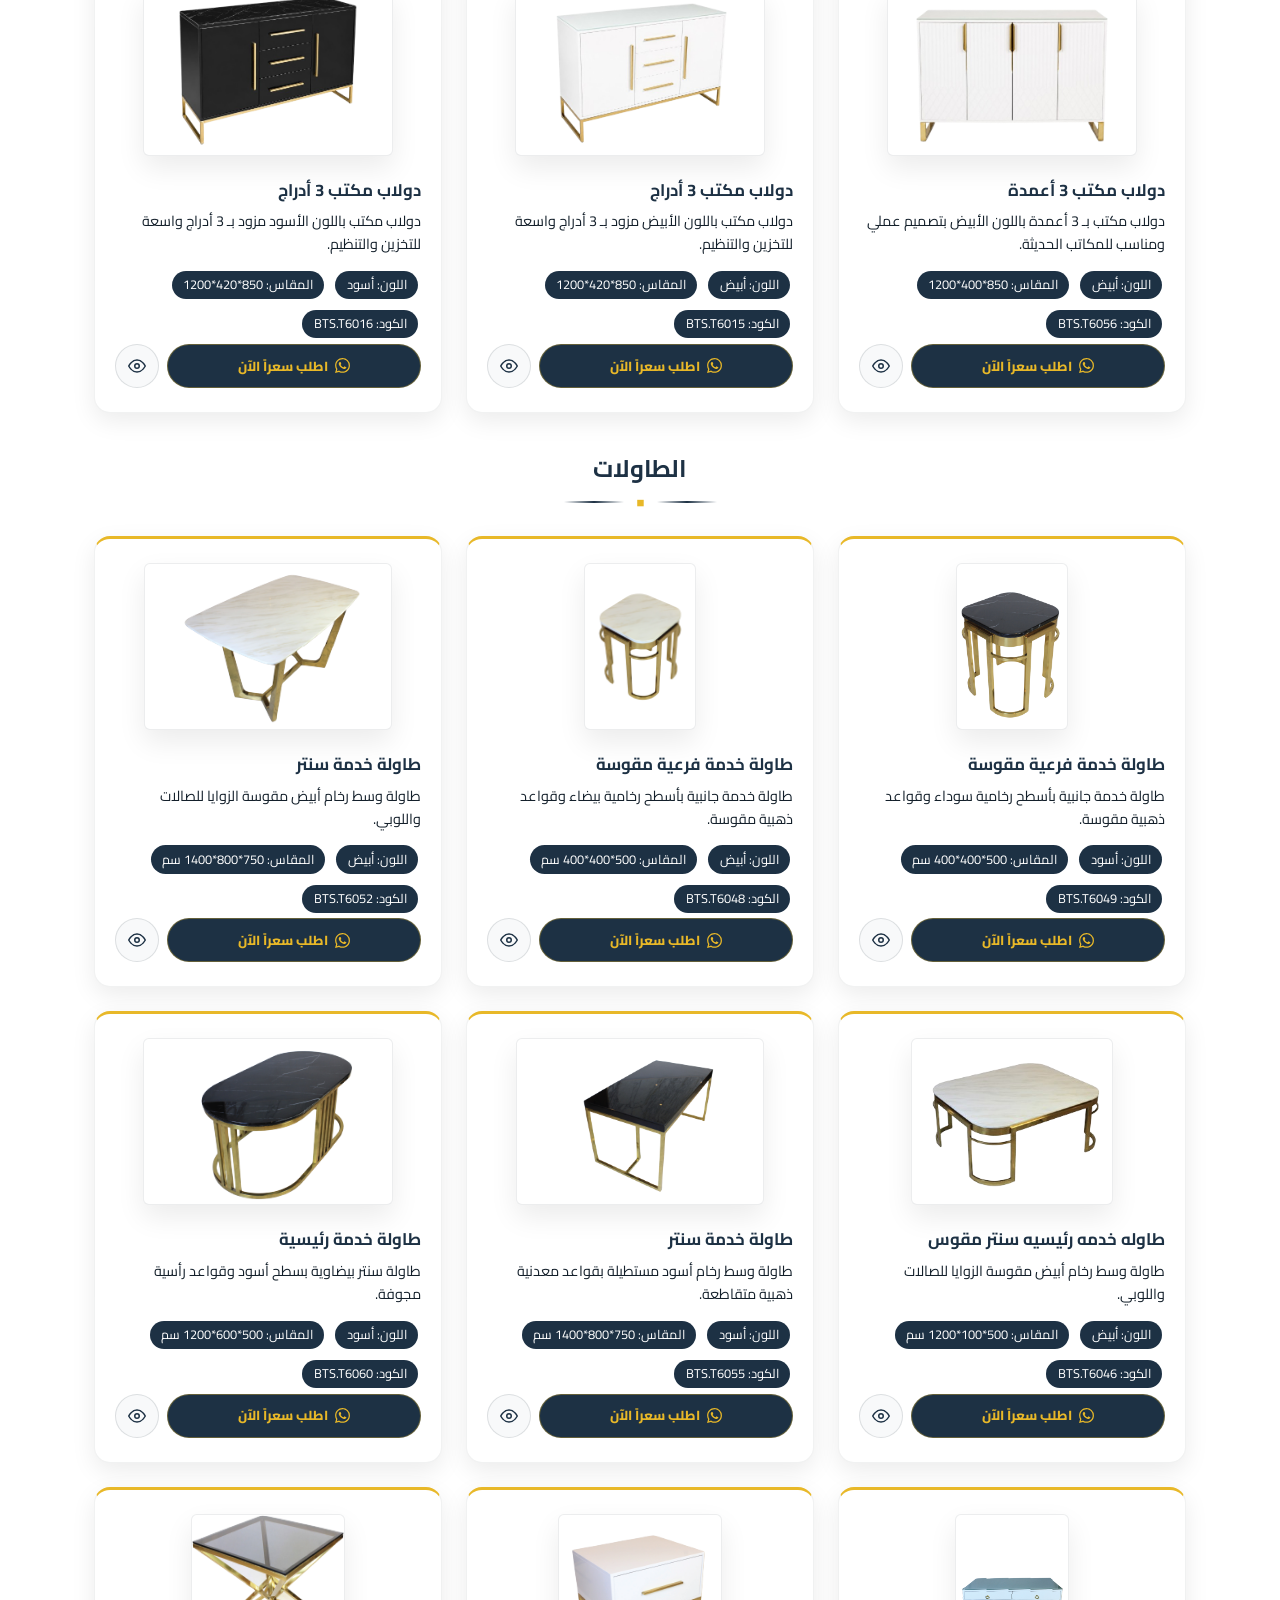
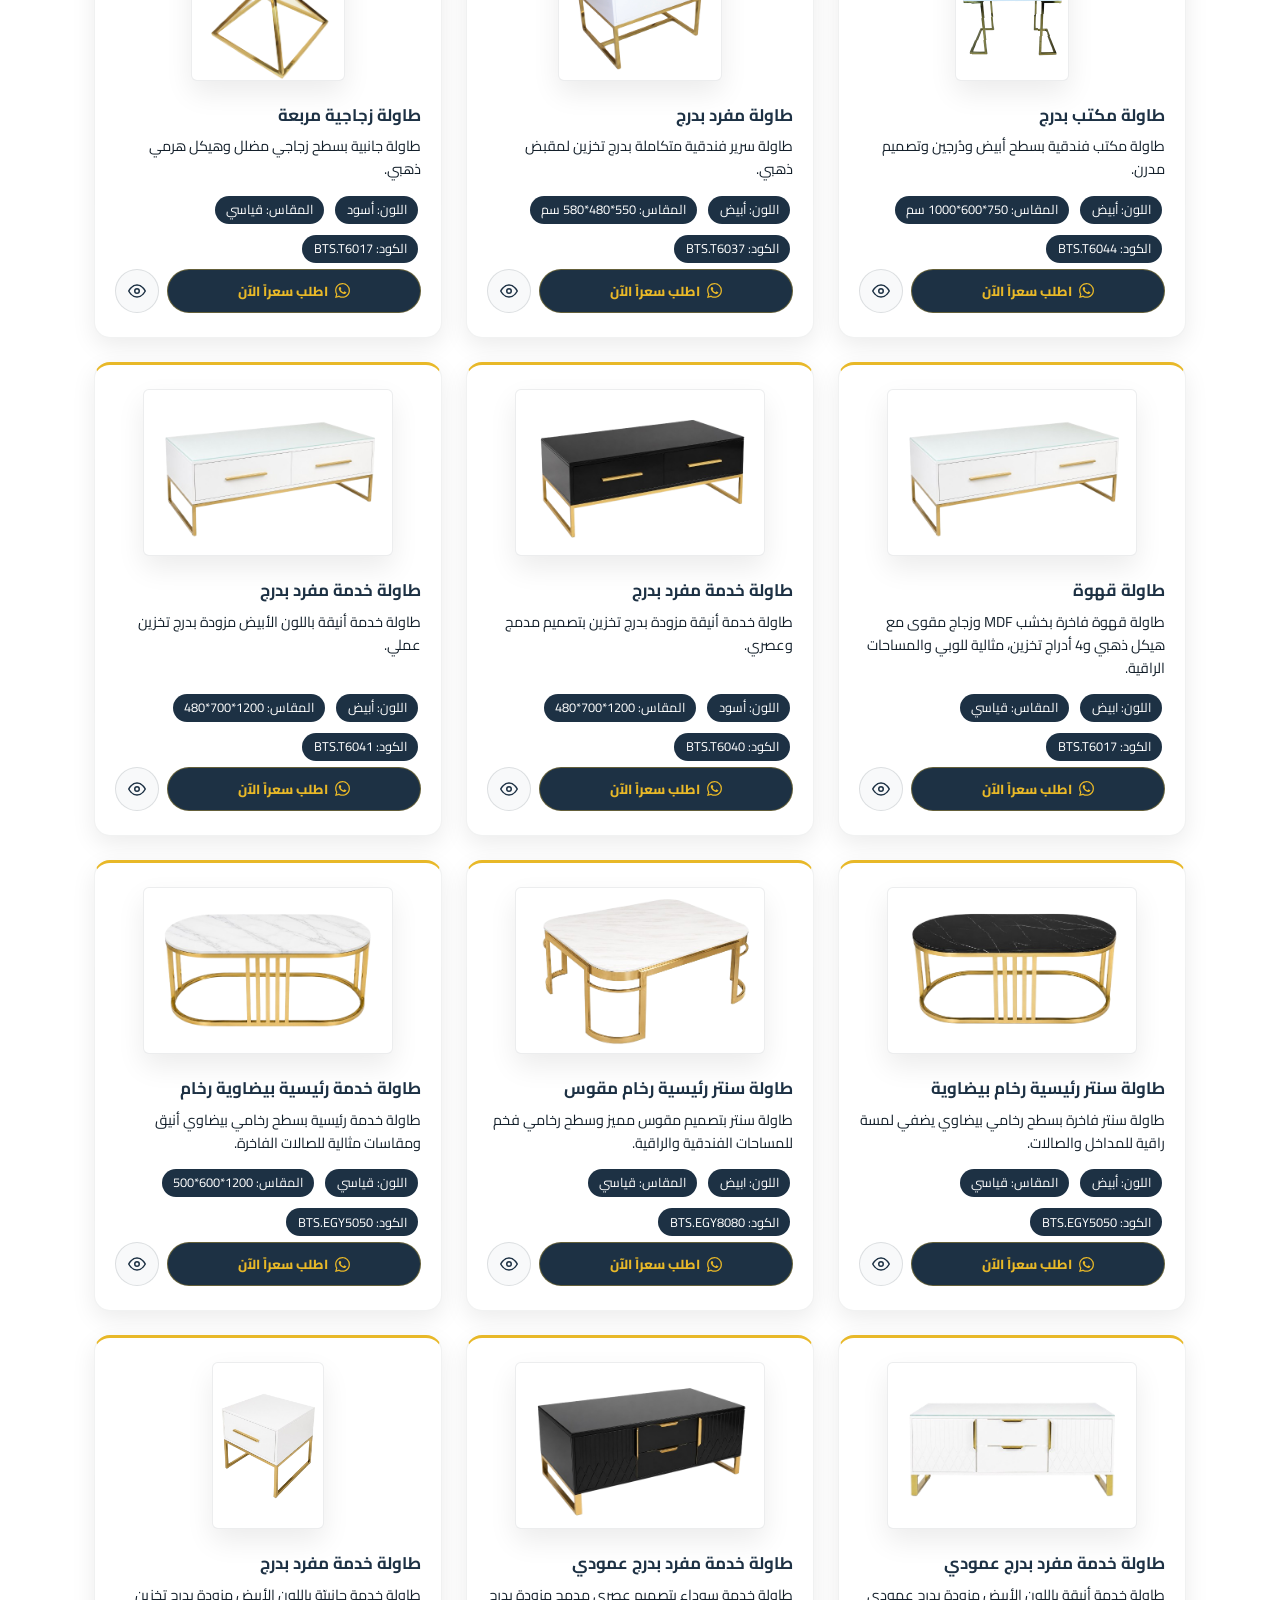
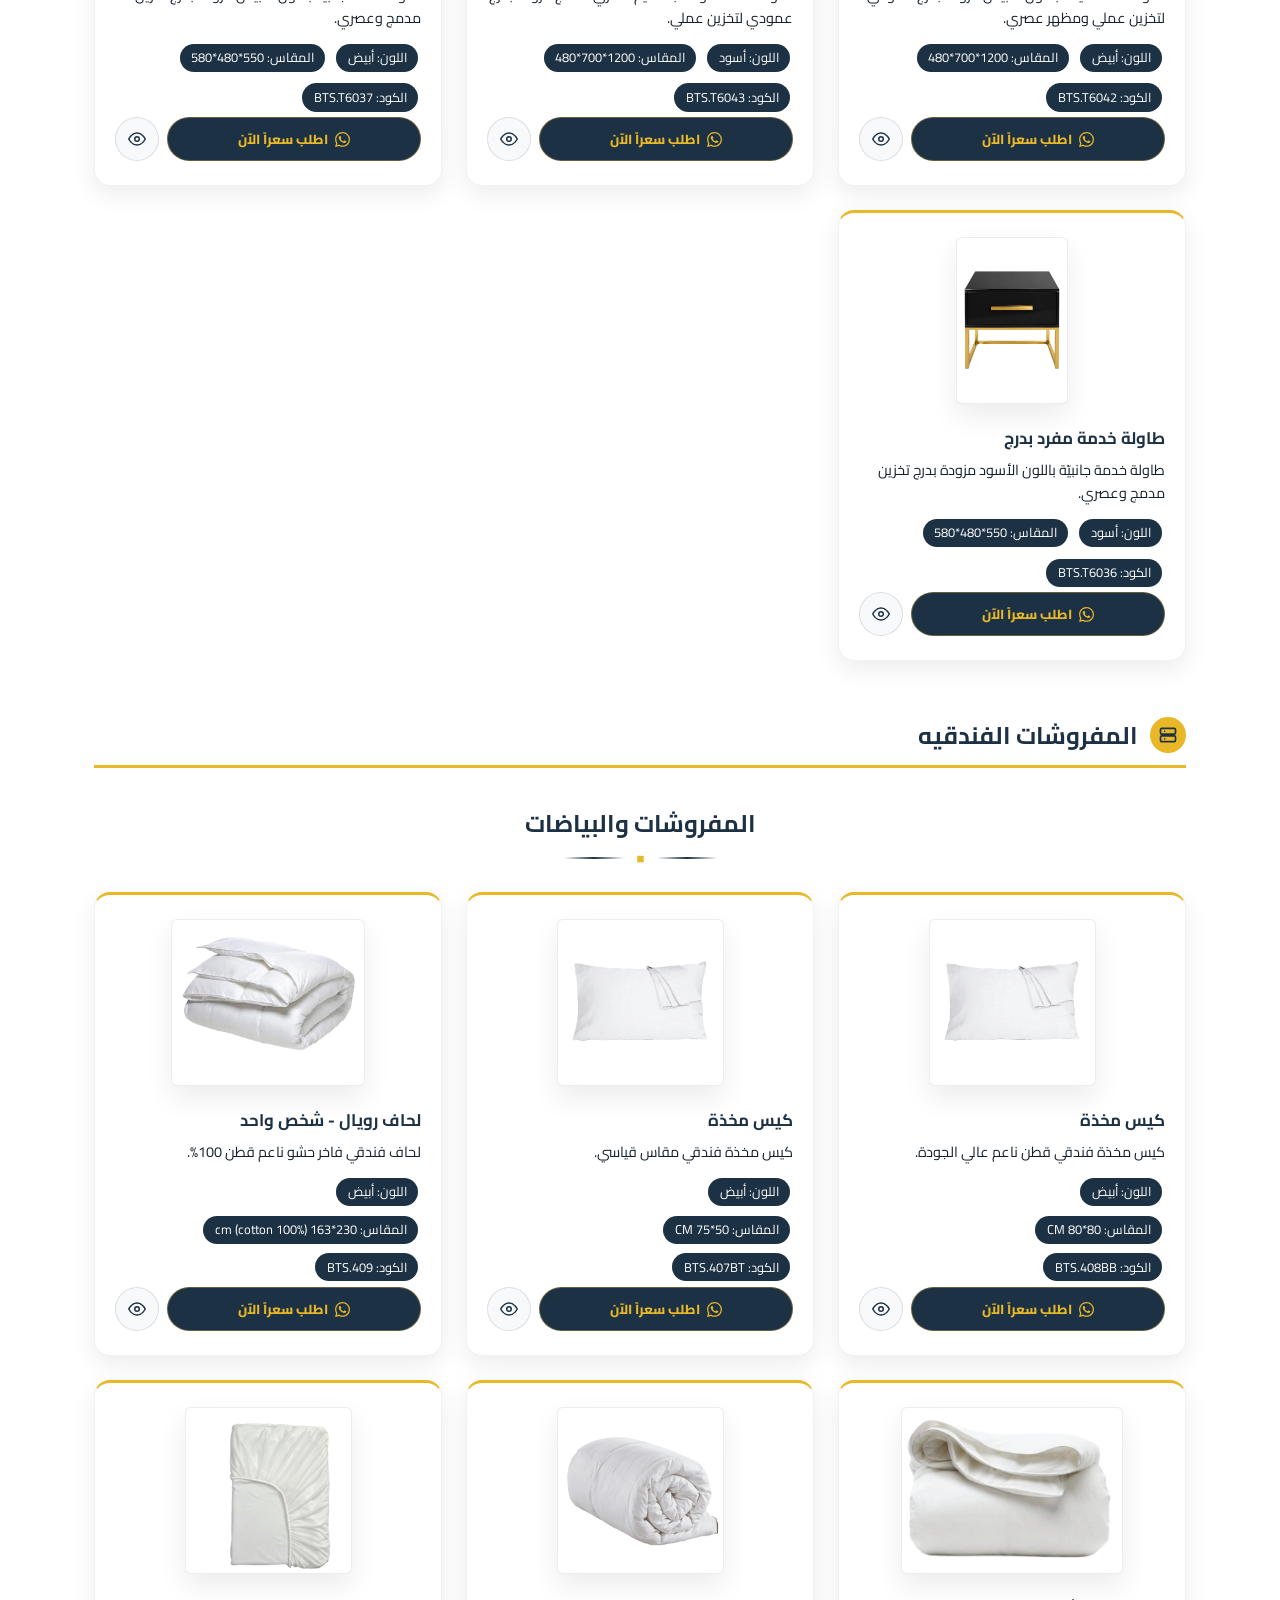
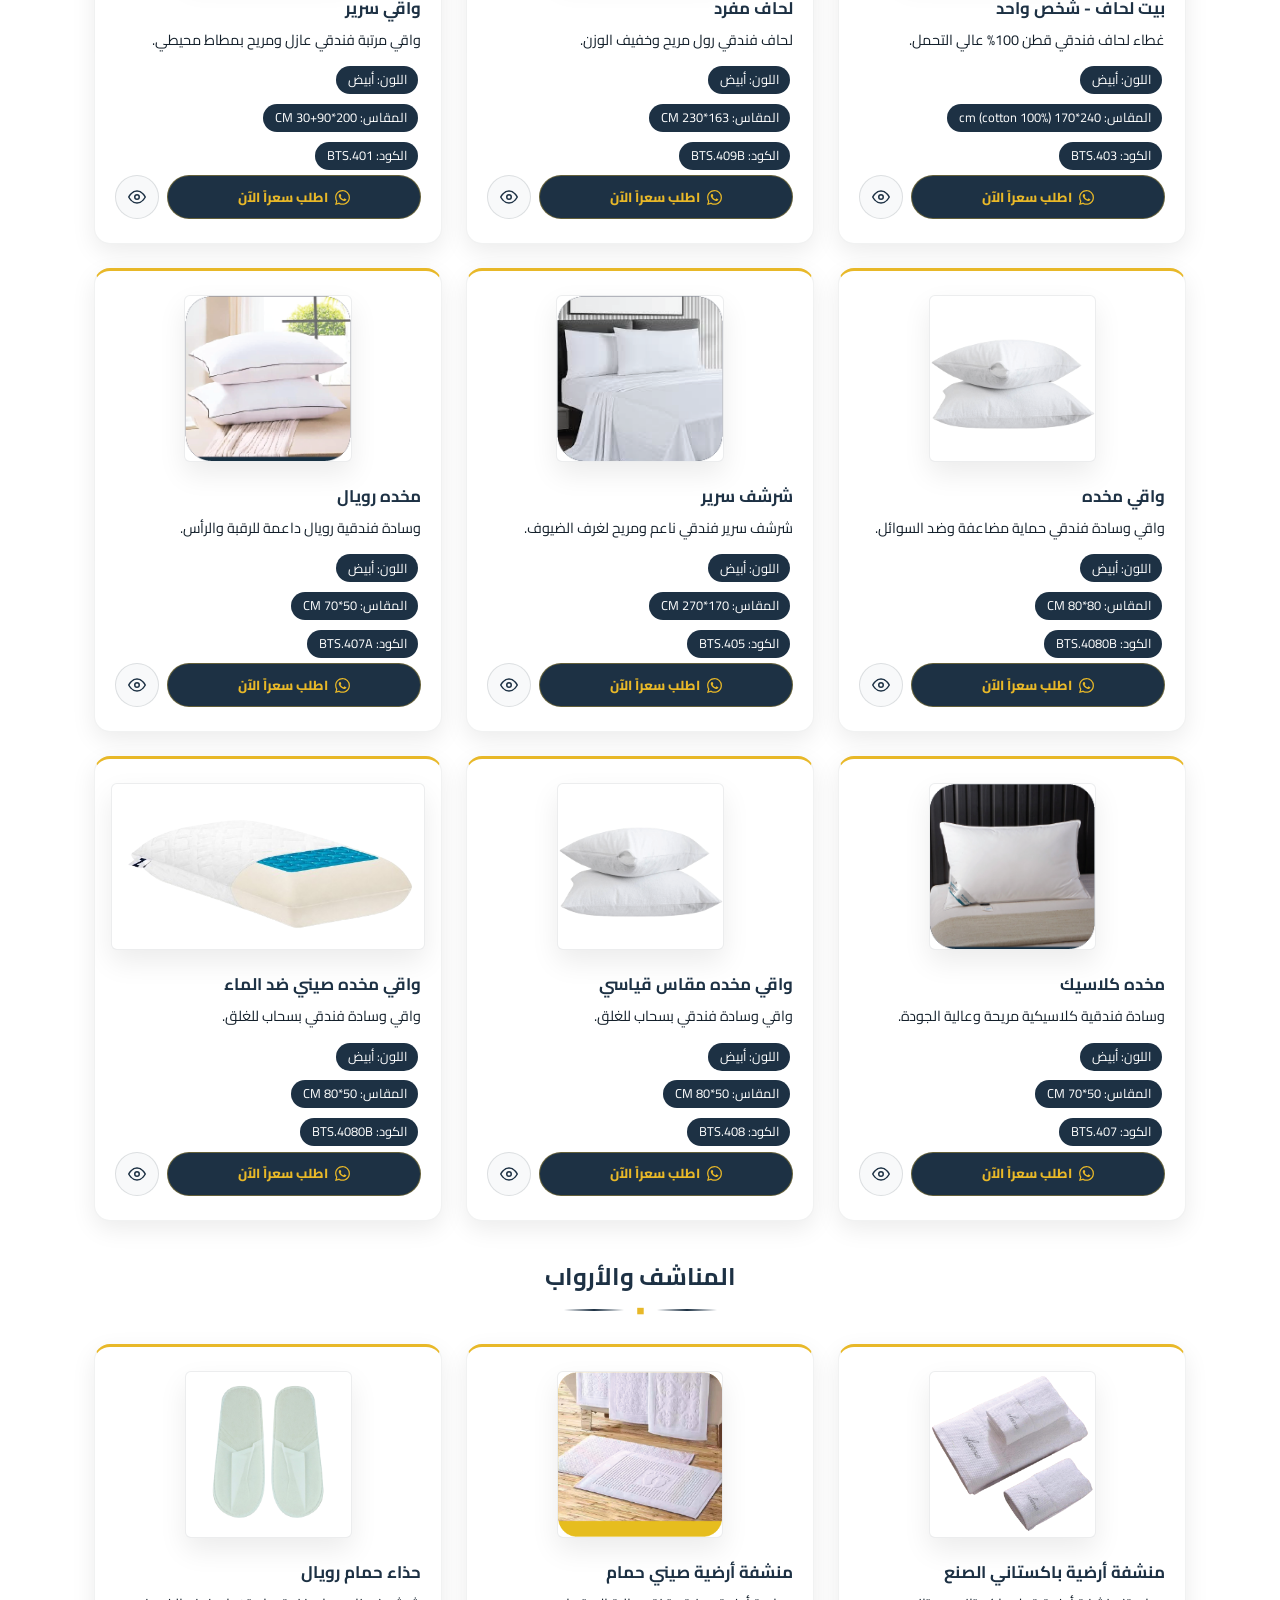
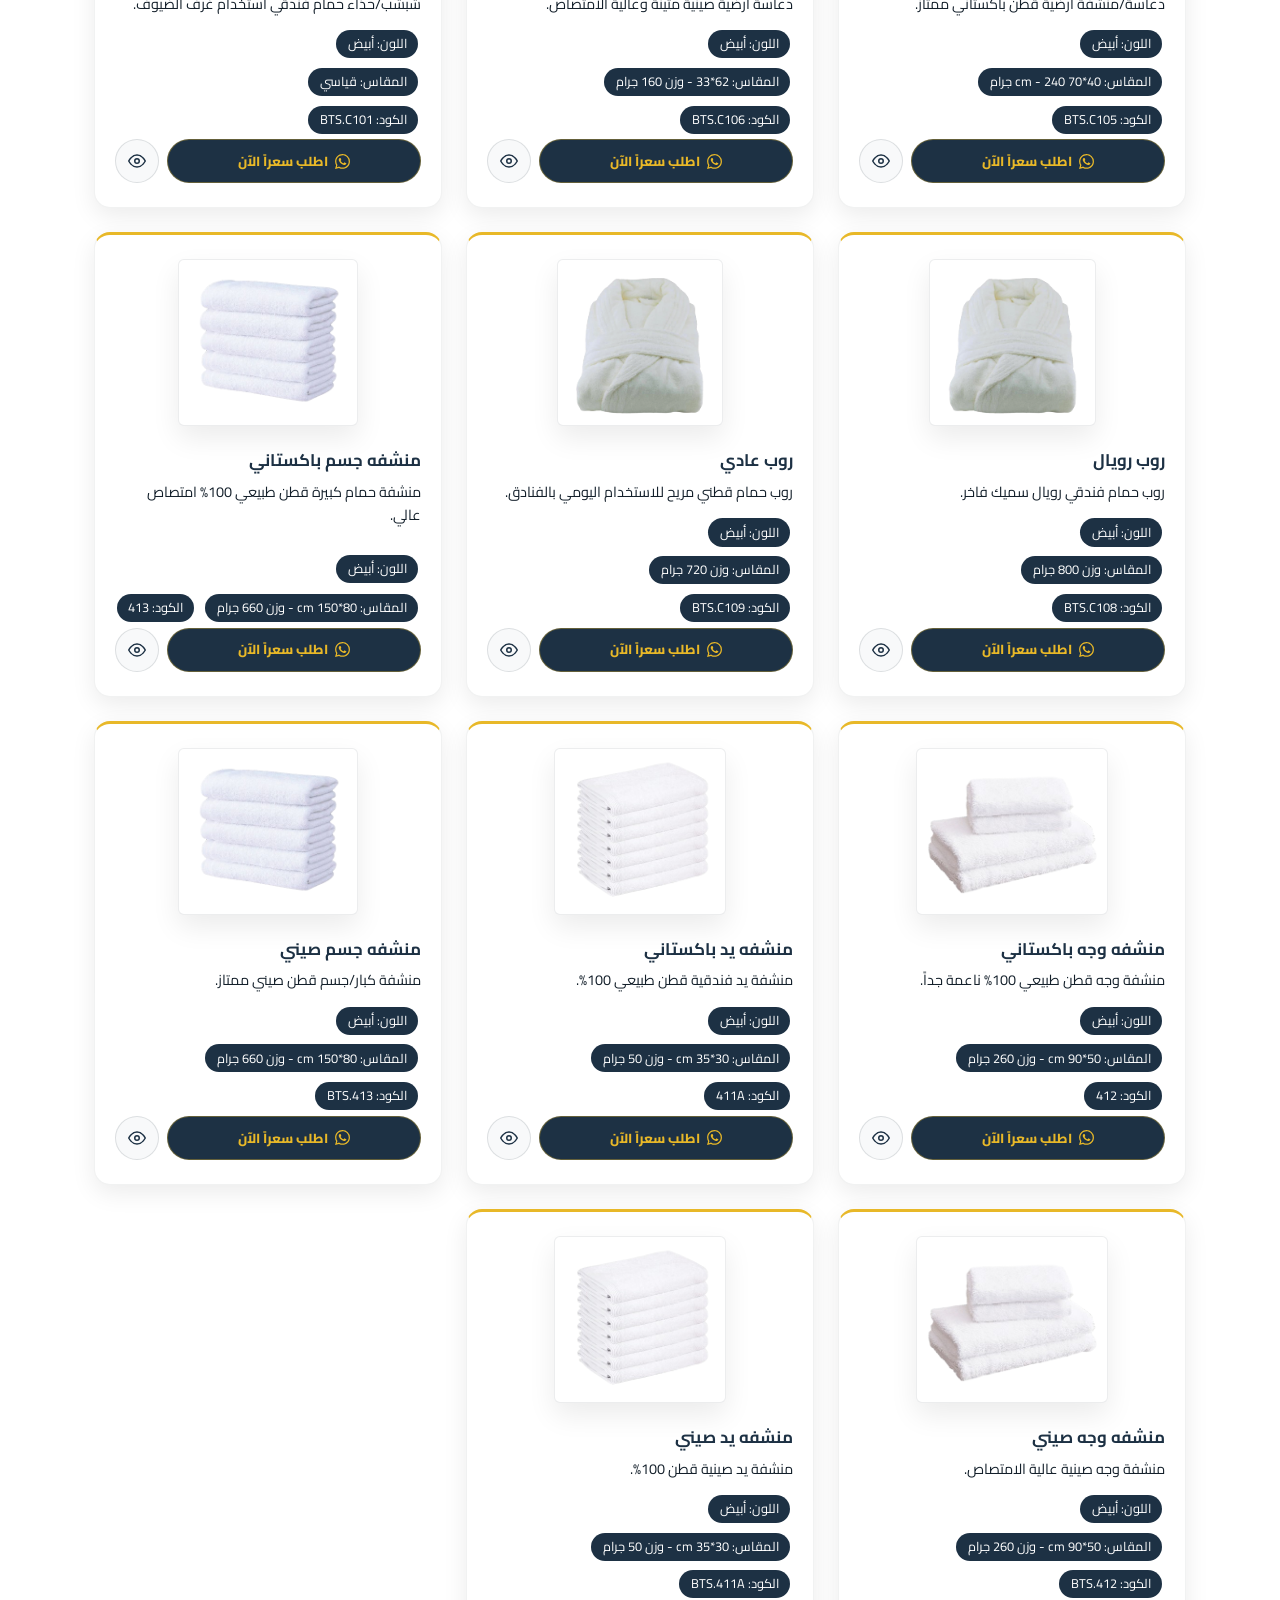
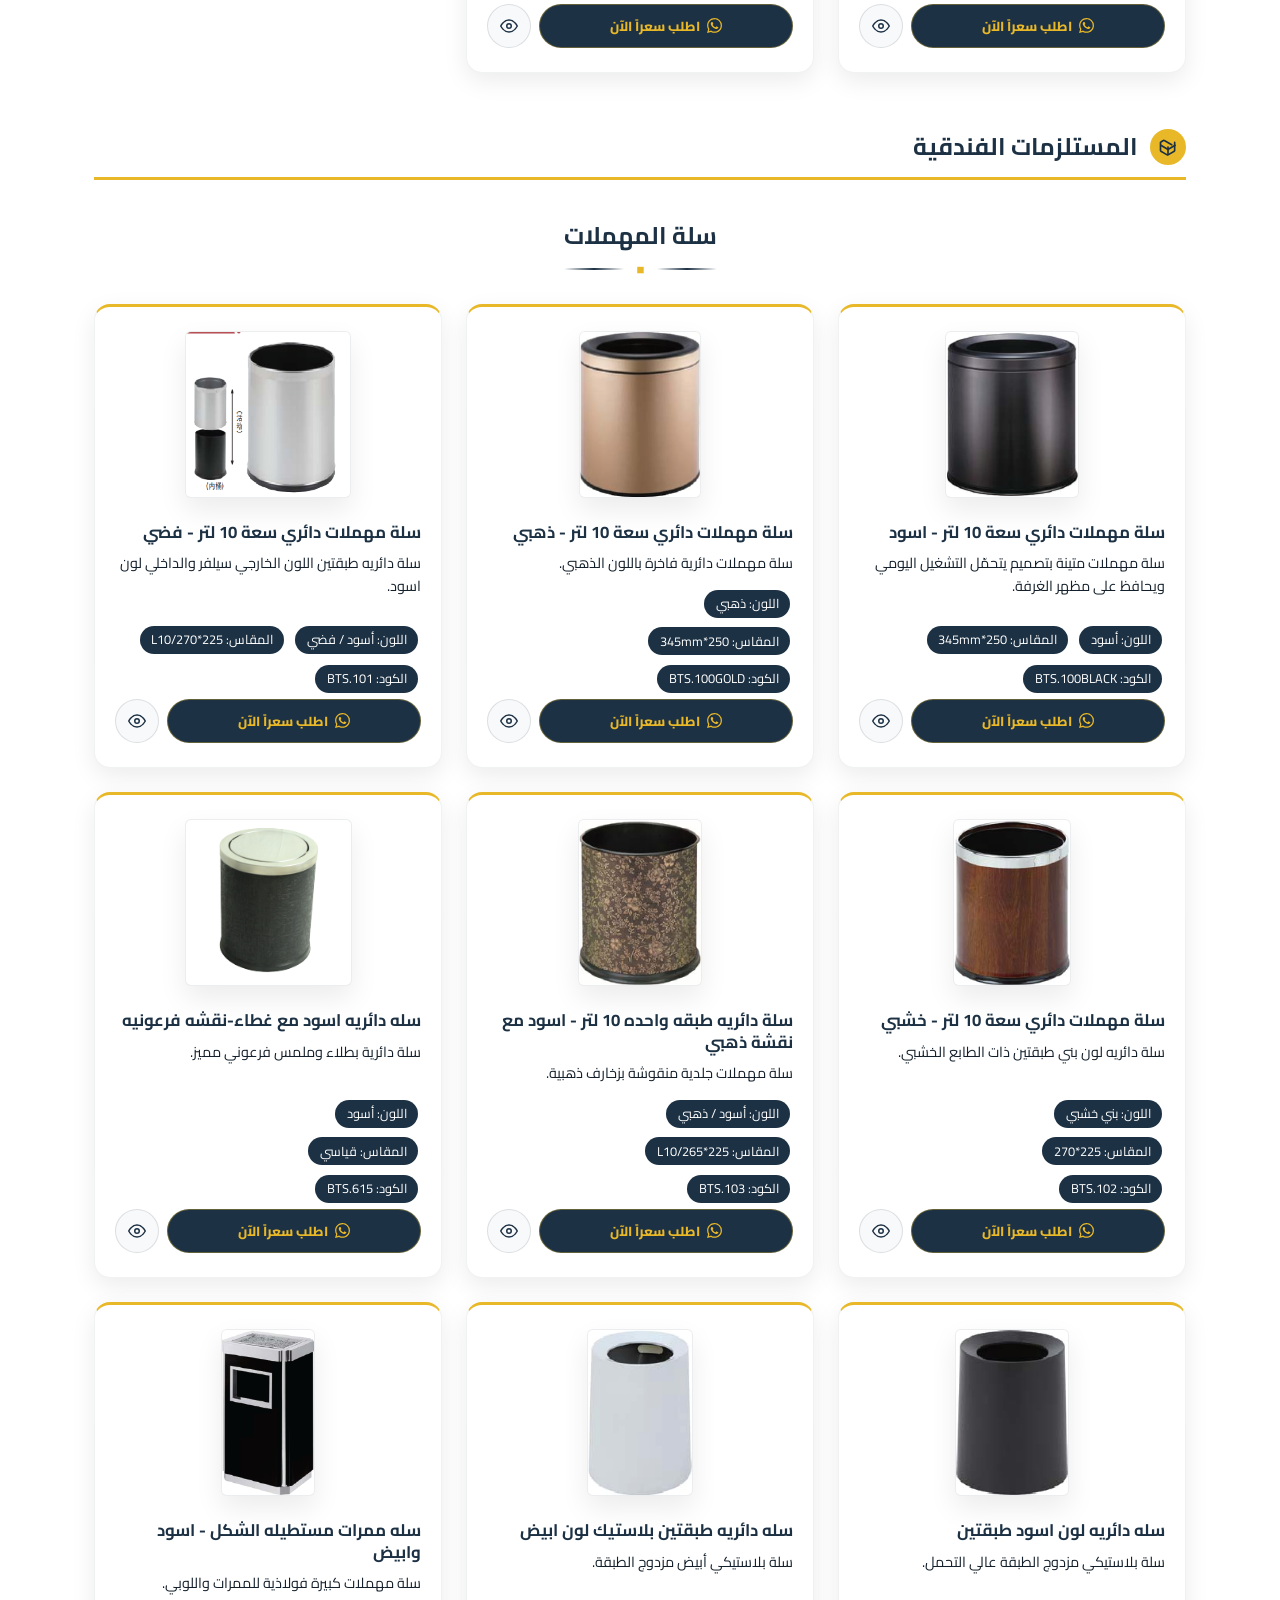
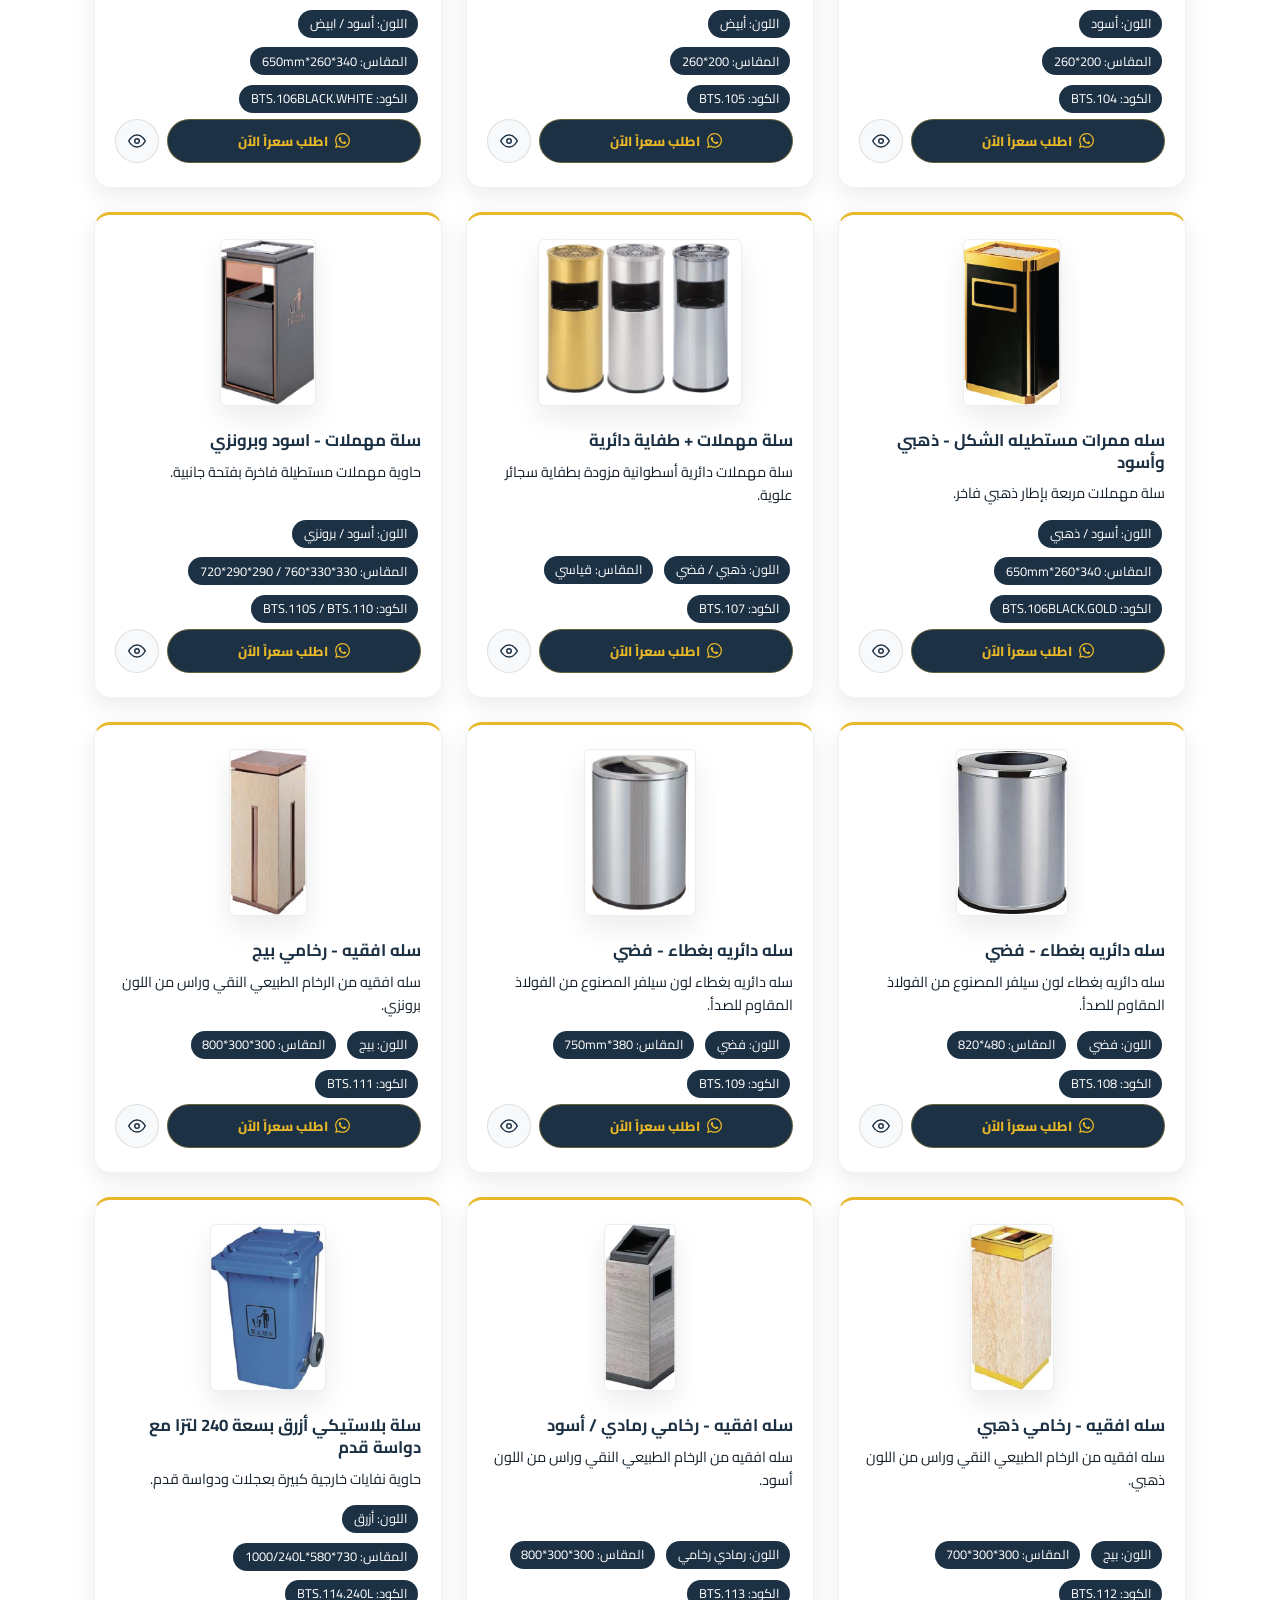
==== commit 0e6e13ca: "update titles and more items" ====
--- a/products.html
+++ b/products.html
@@ -84,27 +84,27 @@
                 <div class="dropdown-menu" id="productsDropdown" role="menu">
                   <a href="#locks" role="menuitem" class="dropdown-item">
                     <span class="item-icon" aria-hidden="true"><svg viewBox="0 0 24 24" width="20" height="20" fill="none" stroke="currentColor" stroke-width="2" stroke-linecap="round" stroke-linejoin="round"><rect x="5" y="11" width="14" height="10" rx="2"/><path d="M8 11V7a4 4 0 0 1 8 0v4"/><circle cx="12" cy="16" r="1"/></svg></span>
-                    <span>الأقفال وأنظمة الدخول الذكية</span>
+                    <span>الانظمه الالكترونيه والبرمجيات</span>
                   </a>
                   <a href="#furniture" role="menuitem" class="dropdown-item">
                     <span class="item-icon" aria-hidden="true"><svg viewBox="0 0 24 24" width="20" height="20" fill="none" stroke="currentColor" stroke-width="2" stroke-linecap="round" stroke-linejoin="round"><path d="M3 9.5v7a1 1 0 0 0 1 1h16a1 1 0 0 0 1-1v-7"/><path d="M4 9.5V5.5a1 1 0 0 1 1-1h14a1 1 0 0 1 1 1v4"/><path d="M9 16.5v-3"/><path d="M15 16.5v-3"/><path d="M3 13.5h18"/></svg></span>
-                    <span>الأثاث والتجهيزات الفندقية</span>
+                    <span>الاثاث والديكور الفندقي</span>
                   </a>
                   <a href="#furnishings" role="menuitem" class="dropdown-item">
                     <span class="item-icon" aria-hidden="true"><svg viewBox="0 0 24 24" width="20" height="20" fill="none" stroke="currentColor" stroke-width="2" stroke-linecap="round" stroke-linejoin="round"><rect x="3" y="4" width="18" height="7" rx="1.5"/><rect x="3" y="13" width="18" height="7" rx="1.5"/><path d="M8 7.5h.01"/><path d="M8 16.5h.01"/></svg></span>
-                    <span>البياضات والمفروشات الفندقية</span>
+                    <span>المفروشات الفندقيه</span>
                   </a>
                   <a href="#equipment" role="menuitem" class="dropdown-item">
                     <span class="item-icon" aria-hidden="true"><svg viewBox="0 0 24 24" width="20" height="20" fill="none" stroke="currentColor" stroke-width="2" stroke-linecap="round" stroke-linejoin="round"><path d="M16.5 9.4 7.55 4.24a1 1 0 0 0-1.1 0L4 5.75"/><path d="M3 6.5v9.75a1 1 0 0 0 .5.86l7.5 4.33a1 1 0 0 0 1 0l7.5-4.33a1 1 0 0 0 .5-.86V6.5"/><path d="M12 12v9"/><path d="m20.5 10-8.5 5-8.5-5"/></svg></span>
-                    <span>معدات التشغيل ومستلزمات الغرف</span>
+                    <span>المستلزمات الفندقية</span>
                   </a>
                   <a href="#trolleys" role="menuitem" class="dropdown-item">
                     <span class="item-icon" aria-hidden="true"><svg viewBox="0 0 24 24" width="20" height="20" fill="none" stroke="currentColor" stroke-width="2" stroke-linecap="round" stroke-linejoin="round"><circle cx="8" cy="21" r="1"/><circle cx="19" cy="21" r="1"/><path d="M2.05 2.05h2l2.66 12.42a2 2 0 0 0 2 1.58h9.78a2 2 0 0 0 1.95-1.57l1.65-7.43H5.12"/></svg></span>
-                    <span>عربات الخدمة والنقل</span>
+                    <span>المعدات الفندقية</span>
                   </a>
                   <a href="#hardware" role="menuitem" class="dropdown-item">
                     <span class="item-icon" aria-hidden="true"><svg viewBox="0 0 24 24" width="20" height="20" fill="none" stroke="currentColor" stroke-width="2" stroke-linecap="round" stroke-linejoin="round"><circle cx="7.5" cy="15.5" r="5.5"/><path d="m21 2-9.6 9.6"/><path d="m15.5 7.5 3 3L22 7l-3-3"/></svg></span>
-                    <span>مستلزمات الأقفال والأبواب</span>
+                    <span>اكسسوارات الابواب</span>
                   </a>
                 </div>
               </div>
@@ -144,12 +144,12 @@
                 </button>
               </div>
               <div class="drawer-submenu" id="drawerProducts">
-                <a href="#locks"><svg viewBox="0 0 24 24" width="16" height="16" fill="none" stroke="currentColor" stroke-width="2" stroke-linecap="round" stroke-linejoin="round"><rect x="5" y="11" width="14" height="10" rx="2"/><path d="M8 11V7a4 4 0 0 1 8 0v4"/><circle cx="12" cy="16" r="1"/></svg> الأقفال وأنظمة الدخول الذكية</a>
-                <a href="#furniture"><svg viewBox="0 0 24 24" width="16" height="16" fill="none" stroke="currentColor" stroke-width="2" stroke-linecap="round" stroke-linejoin="round"><path d="M3 9.5v7a1 1 0 0 0 1 1h16a1 1 0 0 0 1-1v-7"/><path d="M4 9.5V5.5a1 1 0 0 1 1-1h14a1 1 0 0 1 1 1v4"/><path d="M9 16.5v-3"/><path d="M15 16.5v-3"/><path d="M3 13.5h18"/></svg> الأثاث والتجهيزات الفندقية</a>
-                <a href="#furnishings"><svg viewBox="0 0 24 24" width="16" height="16" fill="none" stroke="currentColor" stroke-width="2" stroke-linecap="round" stroke-linejoin="round"><rect x="3" y="4" width="18" height="7" rx="1.5"/><rect x="3" y="13" width="18" height="7" rx="1.5"/><path d="M8 7.5h.01"/><path d="M8 16.5h.01"/></svg> البياضات والمفروشات الفندقية</a>
-                <a href="#equipment"><svg viewBox="0 0 24 24" width="16" height="16" fill="none" stroke="currentColor" stroke-width="2" stroke-linecap="round" stroke-linejoin="round"><path d="M16.5 9.4 7.55 4.24a1 1 0 0 0-1.1 0L4 5.75"/><path d="M3 6.5v9.75a1 1 0 0 0 .5.86l7.5 4.33a1 1 0 0 0 1 0l7.5-4.33a1 1 0 0 0 .5-.86V6.5"/><path d="M12 12v9"/><path d="m20.5 10-8.5 5-8.5-5"/></svg> معدات التشغيل ومستلزمات الغرف</a>
-                <a href="#trolleys"><svg viewBox="0 0 24 24" width="16" height="16" fill="none" stroke="currentColor" stroke-width="2" stroke-linecap="round" stroke-linejoin="round"><circle cx="8" cy="21" r="1"/><circle cx="19" cy="21" r="1"/><path d="M2.05 2.05h2l2.66 12.42a2 2 0 0 0 2 1.58h9.78a2 2 0 0 0 1.95-1.57l1.65-7.43H5.12"/></svg> عربات الخدمة والنقل</a>
-                <a href="#hardware"><svg viewBox="0 0 24 24" width="16" height="16" fill="none" stroke="currentColor" stroke-width="2" stroke-linecap="round" stroke-linejoin="round"><circle cx="7.5" cy="15.5" r="5.5"/><path d="m21 2-9.6 9.6"/><path d="m15.5 7.5 3 3L22 7l-3-3"/></svg> مستلزمات الأقفال والأبواب</a>
+                <a href="#locks"><svg viewBox="0 0 24 24" width="16" height="16" fill="none" stroke="currentColor" stroke-width="2" stroke-linecap="round" stroke-linejoin="round"><rect x="5" y="11" width="14" height="10" rx="2"/><path d="M8 11V7a4 4 0 0 1 8 0v4"/><circle cx="12" cy="16" r="1"/></svg> الانظمه الالكترونيه والبرمجيات</a>
+                <a href="#furniture"><svg viewBox="0 0 24 24" width="16" height="16" fill="none" stroke="currentColor" stroke-width="2" stroke-linecap="round" stroke-linejoin="round"><path d="M3 9.5v7a1 1 0 0 0 1 1h16a1 1 0 0 0 1-1v-7"/><path d="M4 9.5V5.5a1 1 0 0 1 1-1h14a1 1 0 0 1 1 1v4"/><path d="M9 16.5v-3"/><path d="M15 16.5v-3"/><path d="M3 13.5h18"/></svg> الاثاث والديكور الفندقي</a>
+                <a href="#furnishings"><svg viewBox="0 0 24 24" width="16" height="16" fill="none" stroke="currentColor" stroke-width="2" stroke-linecap="round" stroke-linejoin="round"><rect x="3" y="4" width="18" height="7" rx="1.5"/><rect x="3" y="13" width="18" height="7" rx="1.5"/><path d="M8 7.5h.01"/><path d="M8 16.5h.01"/></svg> المفروشات الفندقيه</a>
+                <a href="#equipment"><svg viewBox="0 0 24 24" width="16" height="16" fill="none" stroke="currentColor" stroke-width="2" stroke-linecap="round" stroke-linejoin="round"><path d="M16.5 9.4 7.55 4.24a1 1 0 0 0-1.1 0L4 5.75"/><path d="M3 6.5v9.75a1 1 0 0 0 .5.86l7.5 4.33a1 1 0 0 0 1 0l7.5-4.33a1 1 0 0 0 .5-.86V6.5"/><path d="M12 12v9"/><path d="m20.5 10-8.5 5-8.5-5"/></svg> المستلزمات الفندقية</a>
+                <a href="#trolleys"><svg viewBox="0 0 24 24" width="16" height="16" fill="none" stroke="currentColor" stroke-width="2" stroke-linecap="round" stroke-linejoin="round"><circle cx="8" cy="21" r="1"/><circle cx="19" cy="21" r="1"/><path d="M2.05 2.05h2l2.66 12.42a2 2 0 0 0 2 1.58h9.78a2 2 0 0 0 1.95-1.57l1.65-7.43H5.12"/></svg> المعدات الفندقية</a>
+                <a href="#hardware"><svg viewBox="0 0 24 24" width="16" height="16" fill="none" stroke="currentColor" stroke-width="2" stroke-linecap="round" stroke-linejoin="round"><circle cx="7.5" cy="15.5" r="5.5"/><path d="m21 2-9.6 9.6"/><path d="m15.5 7.5 3 3L22 7l-3-3"/></svg> اكسسوارات الابواب</a>
               </div>
             </div>
           </nav>
--- a/assets/css/styles.css
+++ b/assets/css/styles.css
@@ -2330,6 +2330,9 @@
 }
 
 .product-item {
+  display: flex;
+  flex-direction: column;
+  min-height: 100%;
   background: var(--white);
   border: 1px solid rgba(20,32,43,0.06);
   border-top: 3px solid var(--gold);
@@ -2362,10 +2365,15 @@
   object-fit: contain;
   border-radius: 6px;
   margin: 1.5rem auto 0;
-  background: transparent;
+  background: #fff;
+  box-shadow: 0 12px 28px rgba(0, 0, 0, 0.08);
+  border: 1px solid rgba(20, 32, 43, 0.08);
 }
 
 .product-info {
+  display: flex;
+  flex-direction: column;
+  flex: 1;
   padding: 1.5rem 1.25rem 1.5rem;
 }
 
@@ -2392,11 +2400,32 @@
   margin: 0.2rem 0.2rem 0 0;
 }
 
+.product-footer {
+  margin-top: auto;
+  display: flex;
+  flex-direction: column;
+  gap: 0.35rem;
+}
+
+.product-meta {
+  display: flex;
+  flex-direction: column;
+  gap: 0.4rem;
+  align-items: flex-start;
+}
+
+.product-meta.is-horizontal {
+  flex-direction: row;
+  flex-wrap: wrap;
+  gap: 0.5rem;
+  align-items: center;
+}
+
 /* Product inquiry CTA — pre-filled WhatsApp quote */
 .product-actions {
   display: flex;
   gap: 0.5rem;
-  margin-top: 0.9rem;
+  margin-top: 0;
 }
 
 .product-quote {
